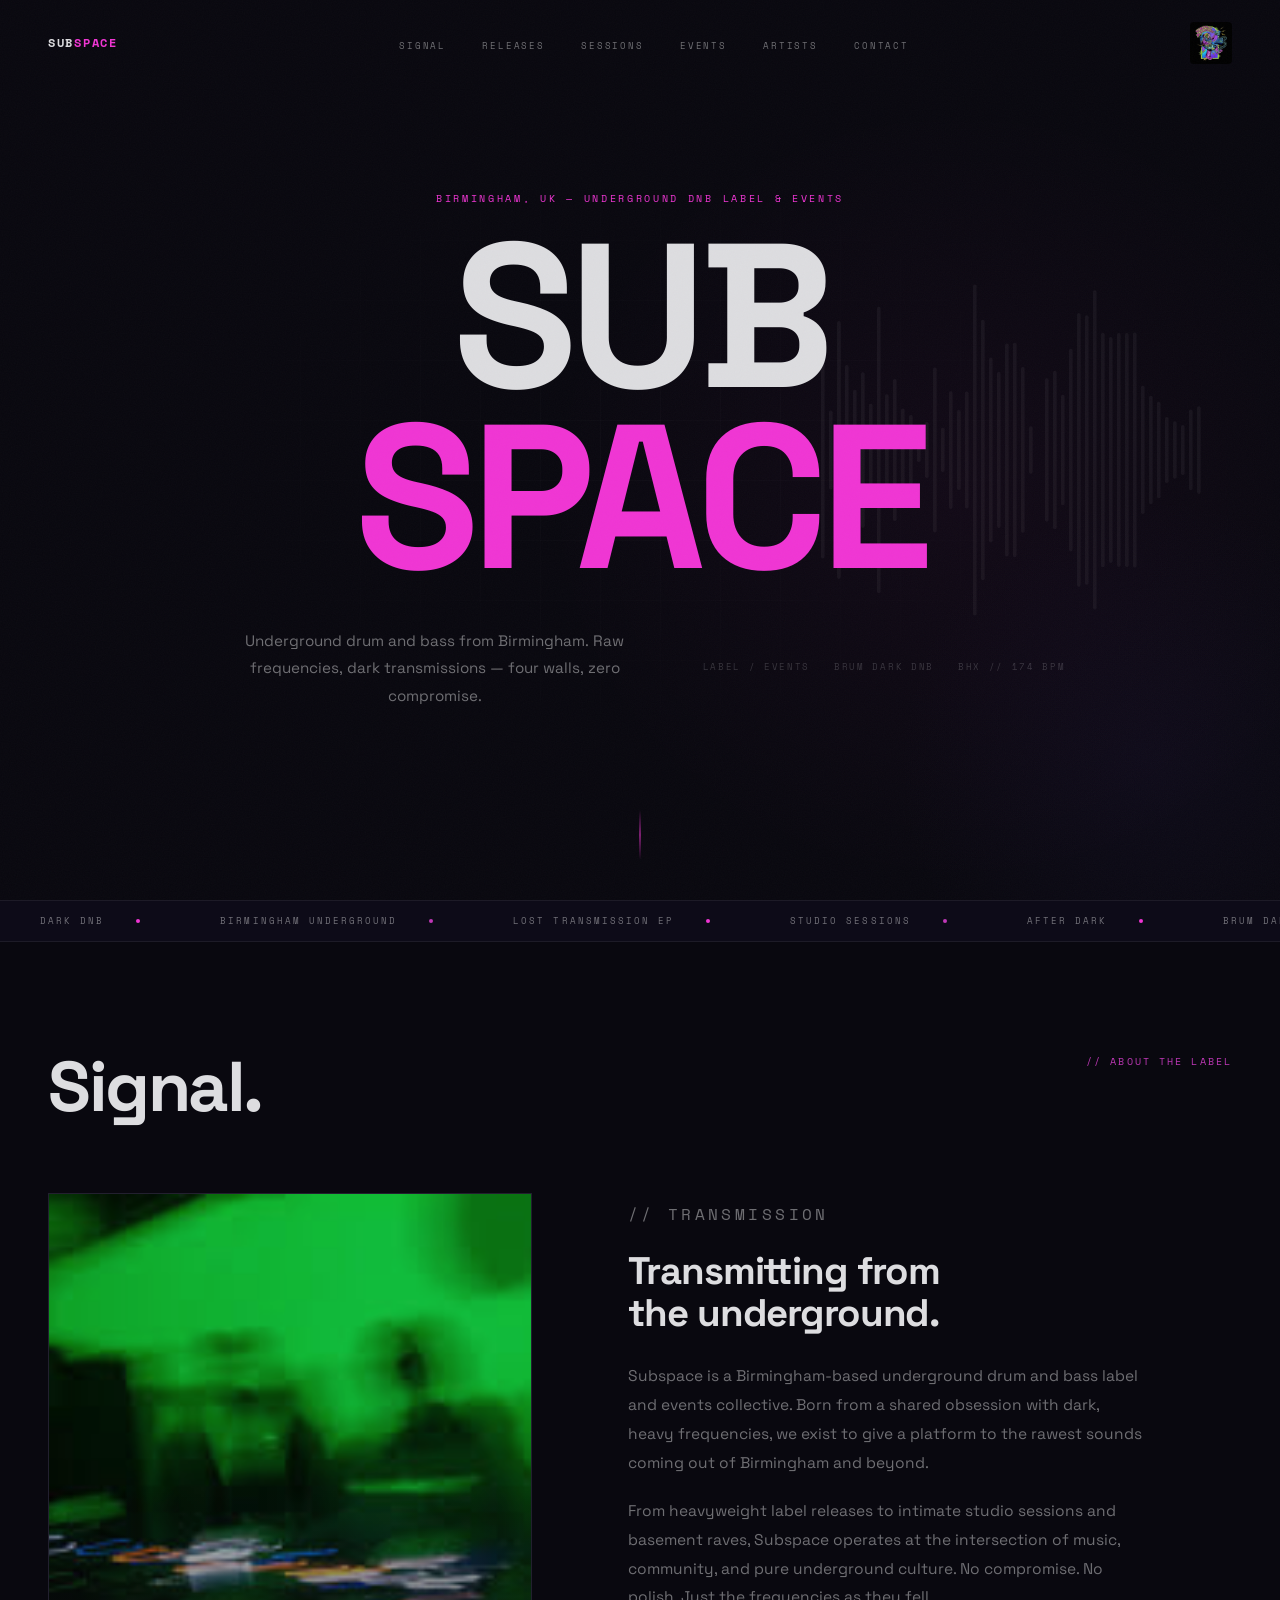
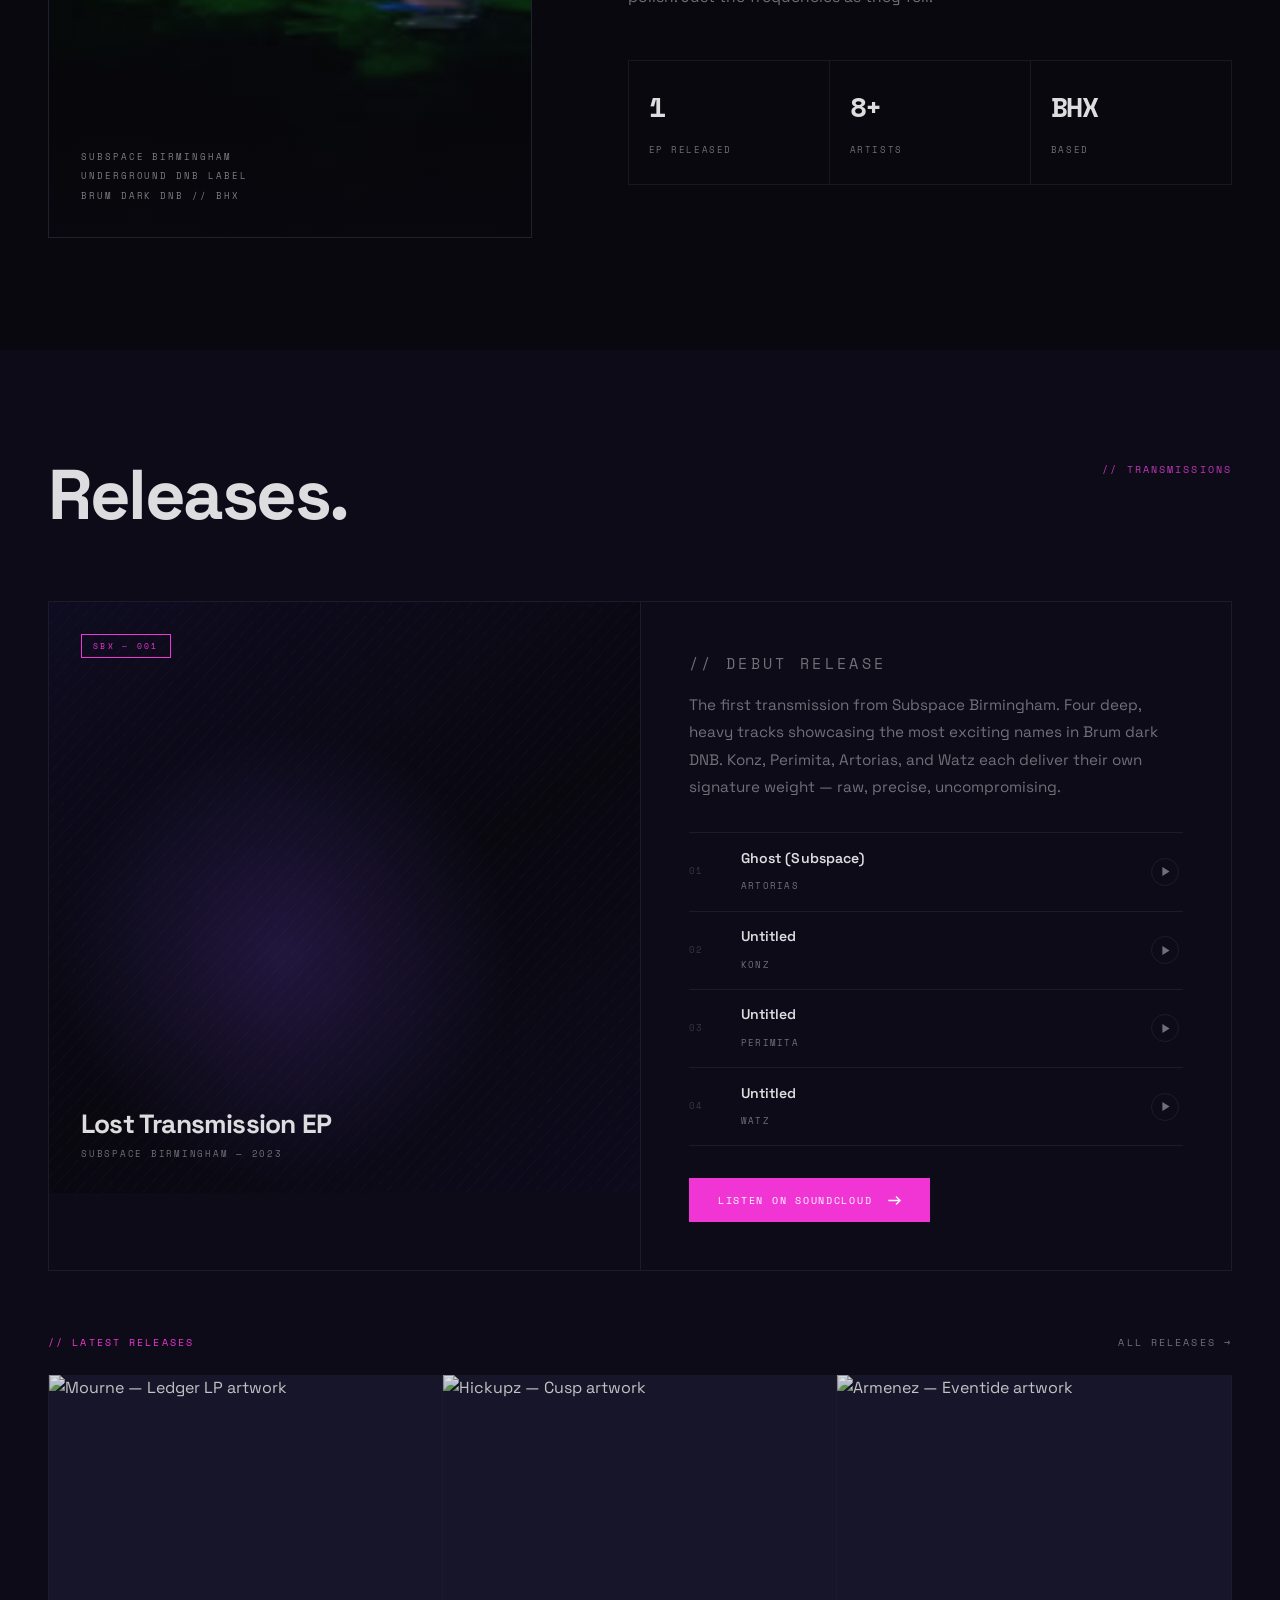
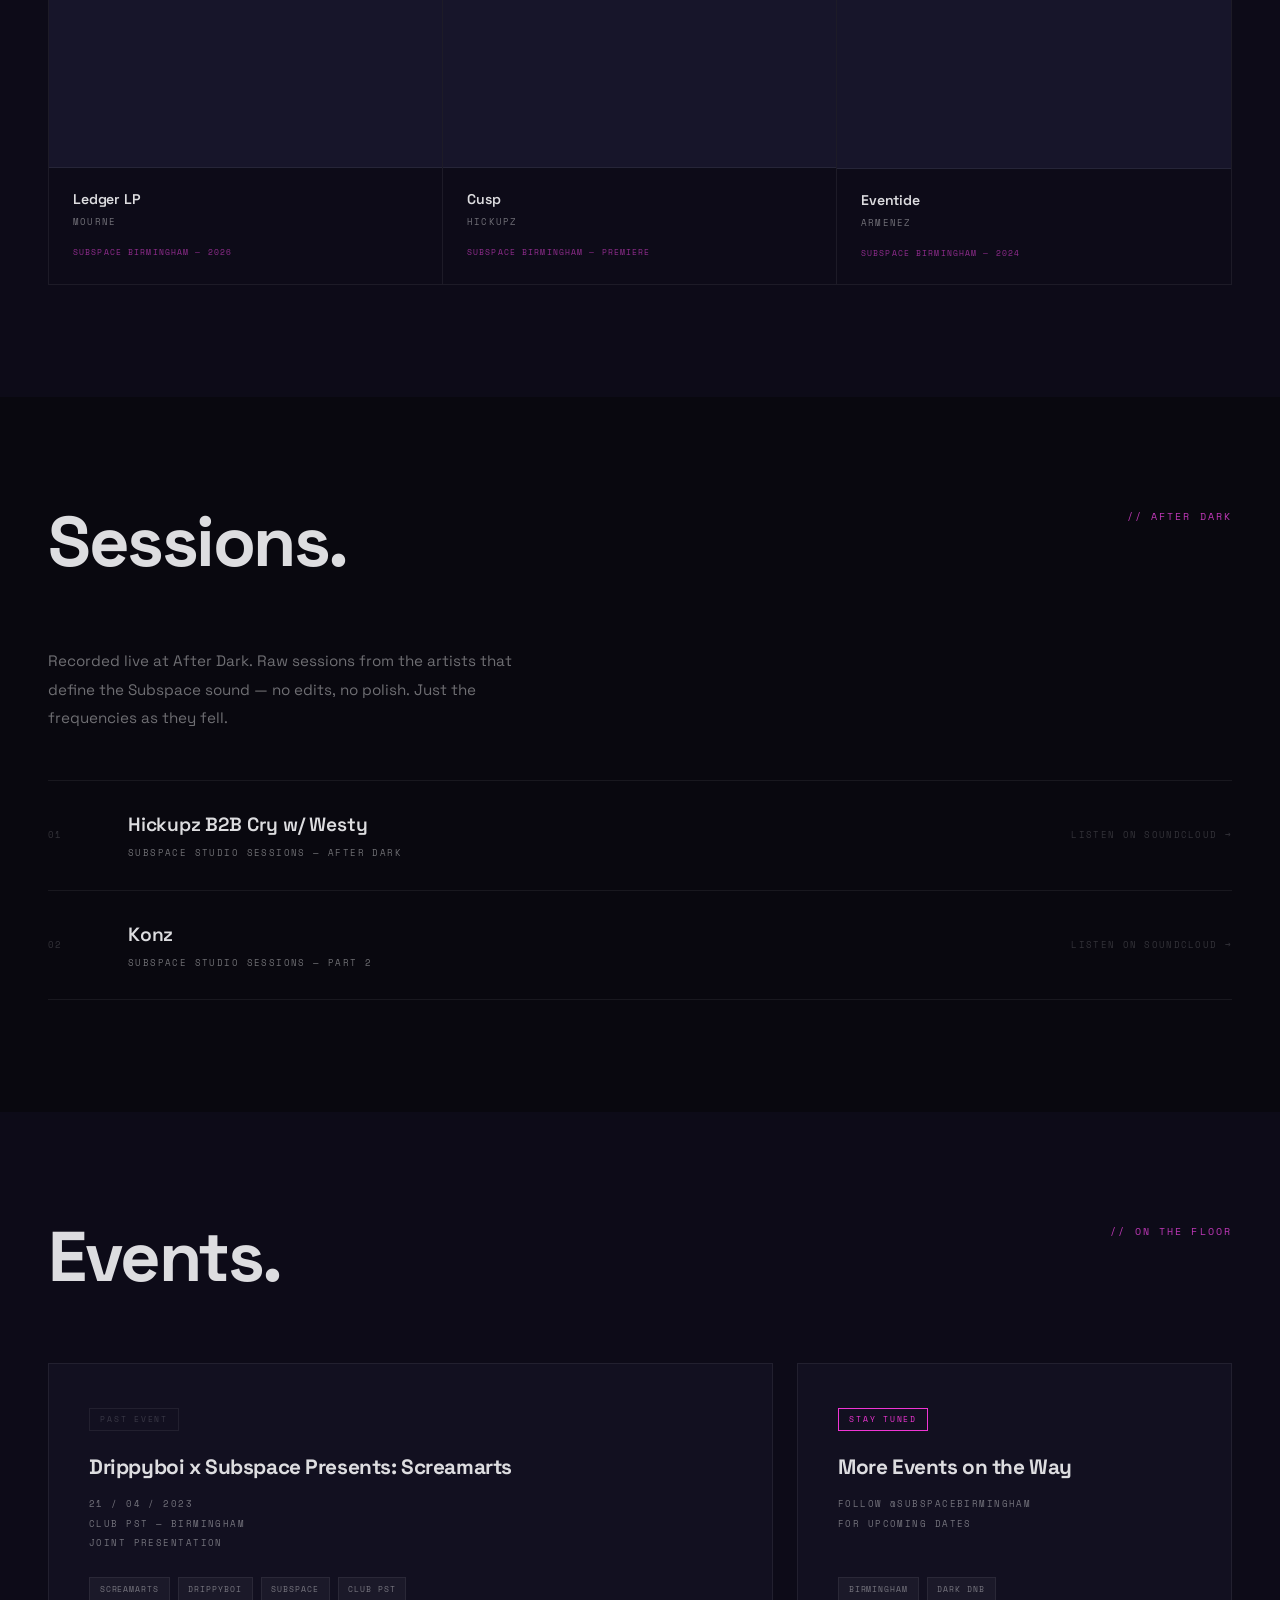
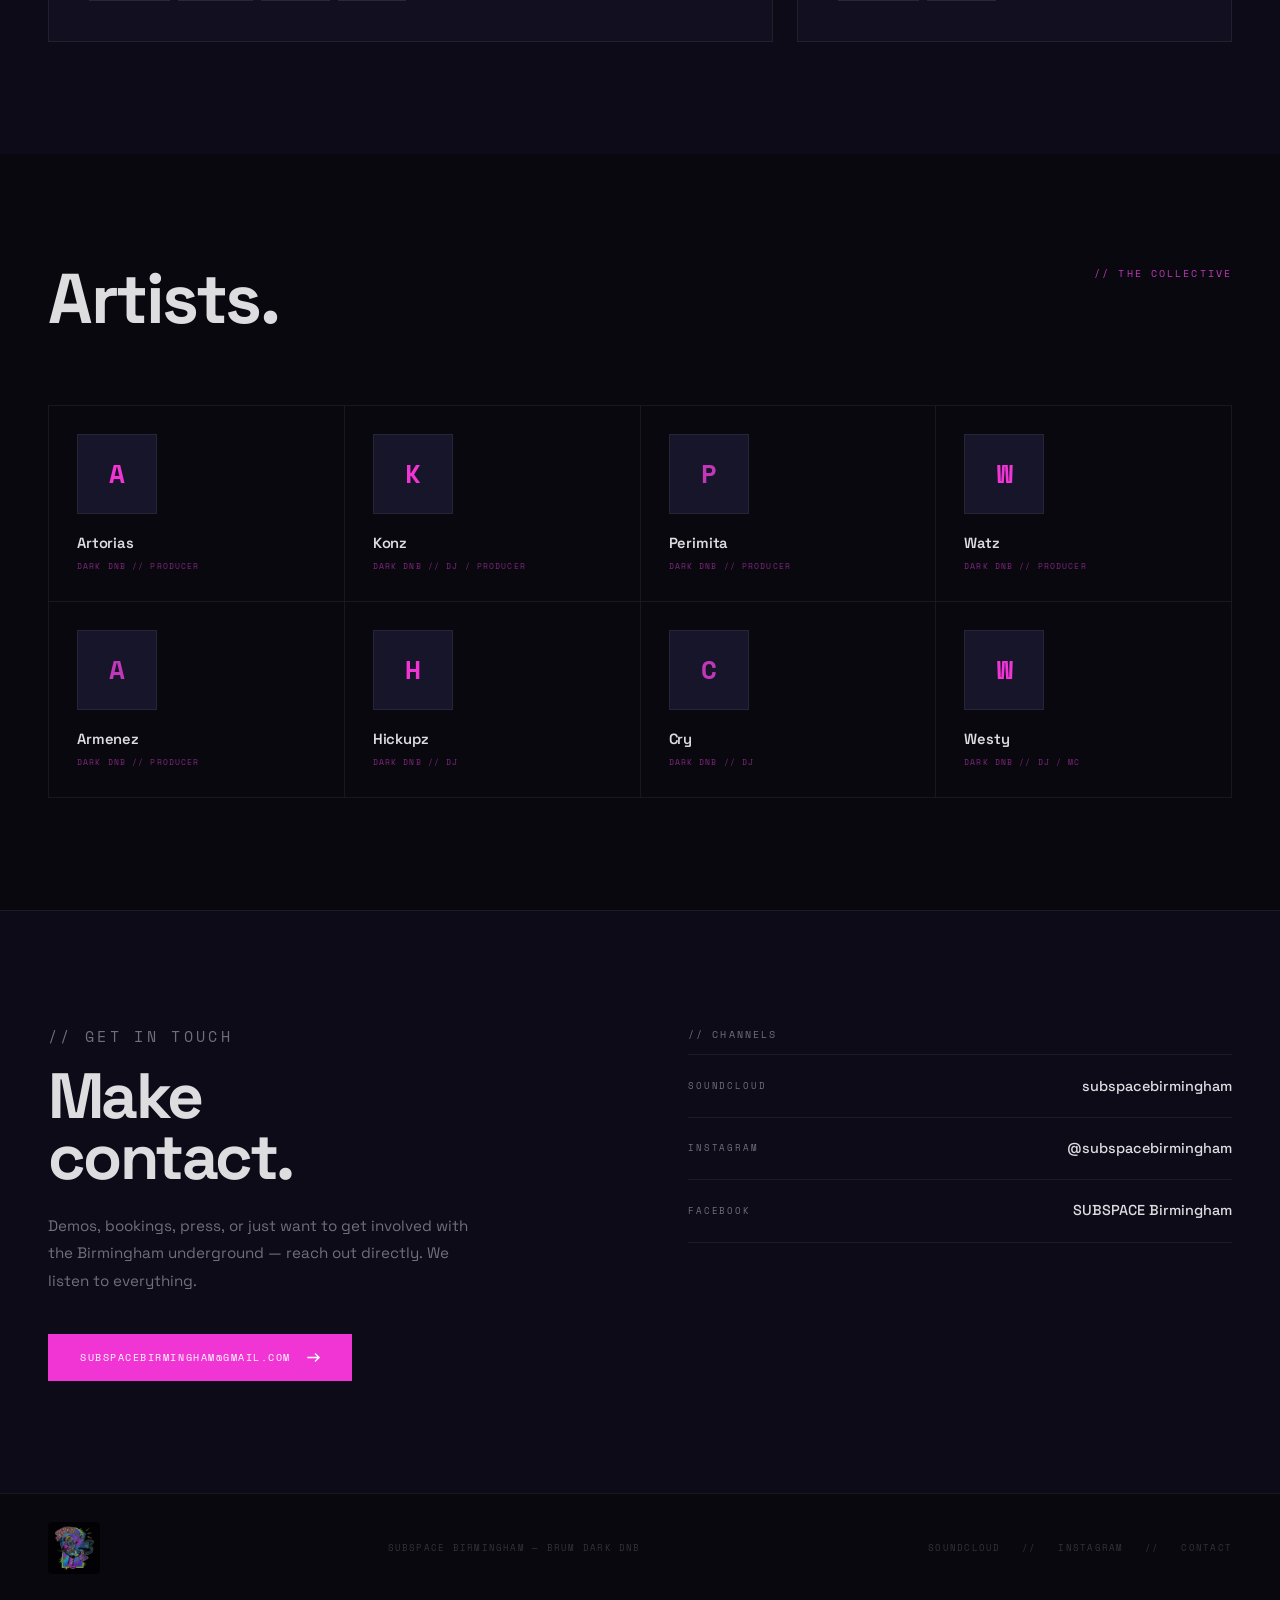
==== index.html @ 56be7e6c "Replace lime green accent with logo pink (#f035d4) site-wide Swaps --accent from #a8e808 to the neon" ====
<!DOCTYPE html>
<html lang="en">
<head>
  <meta charset="UTF-8">
  <meta name="viewport" content="width=device-width, initial-scale=1.0">
  <title>SUBSPACE — Birmingham Dark DNB</title>
  <meta name="description" content="Subspace is an underground drum and bass label and events collective from Birmingham, UK. Brum Dark DNB.">
  <link rel="preconnect" href="https://fonts.googleapis.com">
  <link rel="preconnect" href="https://fonts.gstatic.com" crossorigin>
  <link href="https://fonts.googleapis.com/css2?family=Space+Grotesk:wght@300;400;500;600;700&family=Space+Mono:ital,wght@0,400;0,700;1,400&display=swap" rel="stylesheet">
  <style>
    /* ─── Reset ─────────────────────────────────────────────── */
    *, *::before, *::after { margin: 0; padding: 0; box-sizing: border-box; }

    :root {
      --bg:           #09080f;
      --bg-2:         #0d0b18;
      --bg-3:         #121020;
      --bg-4:         #17152a;
      --accent:       #f035d4;
      --accent-dim:   rgba(240, 53, 212, 0.1);
      --accent-hover: #ff55e8;
      --pink:         #c038b8;
      --pink-dim:     rgba(192, 56, 184, 0.12);
      --pink-hover:   #d448ca;
      --text:         #dddde0;
      --text-muted:   rgba(221, 221, 224, 0.48);
      --text-dim:     rgba(221, 221, 224, 0.2);
      --border:       rgba(255, 255, 255, 0.065);
      --border-hover: rgba(240, 53, 212, 0.18);
      --font:         'Space Grotesk', sans-serif;
      --mono:         'Space Mono', monospace;
      --ease:         cubic-bezier(0.16, 1, 0.3, 1);
      --ease-expo:    cubic-bezier(0.19, 1, 0.22, 1);
    }

    html { scroll-behavior: smooth; }

    body {
      background: var(--bg);
      color: var(--text);
      font-family: var(--font);
      font-size: 16px;
      line-height: 1.6;
      overflow-x: hidden;
      -webkit-font-smoothing: antialiased;
      -moz-osx-font-smoothing: grayscale;
    }

    /* Grain — fixed, pointer-events-none, no scroll repaint */
    body::after {
      content: '';
      position: fixed;
      inset: 0;
      z-index: 9999;
      pointer-events: none;
      opacity: 0.028;
      background-image: url("data:image/svg+xml,%3Csvg xmlns='http://www.w3.org/2000/svg' width='256' height='256'%3E%3Cfilter id='n'%3E%3CfeTurbulence type='fractalNoise' baseFrequency='0.85' numOctaves='4' stitchTiles='stitch'/%3E%3C/filter%3E%3Crect width='100%25' height='100%25' filter='url(%23n)'/%3E%3C/svg%3E");
      background-repeat: repeat;
      background-size: 256px 256px;
    }

    /* ─── Shared ─────────────────────────────────────────────── */
    .mono-label {
      font-family: var(--mono);
      font-size: 0.6rem;
      letter-spacing: 0.22em;
      text-transform: uppercase;
      color: var(--text-muted);
    }

    /* section-header right labels get the pink */
    .section-hd .mono-label,
    .section-hd .mono-label-accent {
      color: var(--pink);
    }

    .mono-label-accent {
      font-family: var(--mono);
      font-size: 0.6rem;
      letter-spacing: 0.22em;
      text-transform: uppercase;
      color: var(--accent);
    }

    .page-max {
      max-width: 1400px;
      margin-inline: auto;
    }

    /* ─── Nav ─────────────────────────────────────────────────── */
    .nav {
      position: fixed;
      top: 0; left: 0; right: 0;
      z-index: 500;
      display: flex;
      align-items: center;
      justify-content: space-between;
      padding: 1.4rem 3rem;
      border-bottom: 1px solid transparent;
      transition:
        background 0.5s var(--ease),
        border-color 0.5s var(--ease),
        backdrop-filter 0.5s;
    }

    .nav.scrolled {
      background: rgba(11, 11, 14, 0.88);
      backdrop-filter: blur(18px) saturate(1.3);
      border-bottom-color: var(--border);
    }

    .nav-logo {
      font-family: var(--mono);
      font-size: 0.78rem;
      font-weight: 700;
      letter-spacing: 0.14em;
      text-transform: uppercase;
      color: var(--text);
      text-decoration: none;
    }

    .nav-logo-mark {
      color: var(--accent);
    }

    .nav-logo-img {
      display: block;
      width: 42px;
      height: 42px;
      object-fit: cover;
      border-radius: 4px;
      opacity: 0.92;
      transition: opacity 0.2s;
      flex-shrink: 0;
    }

    .nav-logo-img:hover { opacity: 1; }

    .footer-logo-img {
      display: block;
      width: 52px;
      height: 52px;
      object-fit: cover;
      border-radius: 4px;
      opacity: 0.7;
      transition: opacity 0.2s;
      flex-shrink: 0;
    }

    .footer-logo-img:hover { opacity: 0.9; }

    .nav-links {
      display: flex;
      gap: 2.25rem;
      list-style: none;
    }

    .nav-links a {
      font-family: var(--mono);
      font-size: 0.58rem;
      letter-spacing: 0.2em;
      text-transform: uppercase;
      color: var(--text-muted);
      text-decoration: none;
      transition: color 0.2s;
    }

    .nav-links a:hover { color: var(--text); }

    /* ─── Hero ─────────────────────────────────────────────────── */
    .hero {
      position: relative;
      min-height: 100dvh;
      overflow: hidden;
      display: flex;
      align-items: center;
      justify-content: center;
    }

    /* fullbleed video background */
    .hero-video {
      position: absolute;
      inset: 0;
      z-index: 0;
      width: 100%;
      height: 100%;
      object-fit: cover;
      object-position: center;
      opacity: 0.35;
    }

    /* inward vignette — fades video hard into site bg on all edges */
    .hero-vignette {
      position: absolute;
      inset: 0;
      z-index: 1;
      pointer-events: none;
      background:
        radial-gradient(
          ellipse 90% 85% at 50% 50%,
          transparent 30%,
          rgba(9, 8, 15, 0.72) 62%,
          var(--bg) 100%
        );
    }

    /* atmospheric background */
    .hero-atmosphere {
      position: absolute;
      inset: 0;
      z-index: 2;
      background:
        radial-gradient(ellipse 60% 80% at 75% 55%, rgba(240, 53, 212, 0.04) 0%, transparent 55%),
        radial-gradient(ellipse 40% 60% at 90% 85%, rgba(90, 60, 180, 0.06) 0%, transparent 50%);
    }

    /* subtle grid */
    .hero-grid-lines {
      position: absolute;
      inset: 0;
      z-index: 2;
      background-image:
        linear-gradient(rgba(255,255,255,0.018) 1px, transparent 1px),
        linear-gradient(90deg, rgba(255,255,255,0.018) 1px, transparent 1px);
      background-size: 60px 60px;
      mask-image: radial-gradient(ellipse 60% 60% at 50% 50%, black 0%, transparent 70%);
    }

    /* decorative waveform right side */
    .hero-freq {
      position: absolute;
      right: 0;
      top: 0;
      bottom: 0;
      width: 42%;
      z-index: 3;
      display: flex;
      align-items: center;
      justify-content: center;
      opacity: 0.045;
    }

    .hero-freq svg { width: 100%; height: 80%; }

    .hero-content {
      position: relative;
      z-index: 4;
      width: 100%;
      padding: 8rem 3rem;
      max-width: 1400px;
      margin-inline: auto;
      display: flex;
      flex-direction: column;
      align-items: center;
      text-align: center;
    }

    .hero-eyebrow {
      font-family: var(--mono);
      font-size: 0.6rem;
      letter-spacing: 0.28em;
      text-transform: uppercase;
      color: var(--accent);
      margin-bottom: 1.25rem;
      opacity: 0;
      transform: translateY(10px);
      animation: fade-up 0.7s var(--ease) 0.15s forwards;
    }

    .hero-title {
      font-size: clamp(5.5rem, 16vw, 14rem);
      font-weight: 700;
      line-height: 0.88;
      letter-spacing: -0.04em;
      color: var(--text);
      margin-bottom: 2.5rem;
      opacity: 0;
      transform: translateY(24px);
      animation: fade-up 1s var(--ease) 0.3s forwards;
    }

    .hero-title .line-red {
      color: var(--accent);
      display: block;
    }

    .hero-base {
      display: flex;
      align-items: center;
      justify-content: center;
      gap: 3rem;
      opacity: 0;
      transform: translateY(12px);
      animation: fade-up 0.8s var(--ease) 0.6s forwards;
      flex-wrap: wrap;
    }

    .hero-desc {
      max-width: 44ch;
      text-align: center;
    }

    .hero-desc p {
      font-size: 0.95rem;
      color: var(--text-muted);
      line-height: 1.8;
    }

    .hero-meta-col {
      text-align: center;
      flex-shrink: 0;
      display: flex;
      flex-direction: row;
      gap: 1.5rem;
      align-items: center;
    }

    .hero-meta-col span {
      font-family: var(--mono);
      font-size: 0.58rem;
      letter-spacing: 0.18em;
      text-transform: uppercase;
      color: var(--text-dim);
    }

    /* vertical scroll line */
    .hero-scroll-line {
      position: absolute;
      bottom: 2.5rem;
      left: 50%;
      transform: translateX(-50%);
      width: 1px;
      height: 50px;
      background: linear-gradient(to bottom, transparent, var(--accent), transparent);
      z-index: 5;
      animation: pulse-line 2.8s ease-in-out infinite;
    }

    @keyframes pulse-line {
      0%, 100% { opacity: 0.25; transform: translateX(-50%) scaleY(0.7); }
      50%       { opacity: 1;    transform: translateX(-50%) scaleY(1); }
    }

    /* ─── Marquee ─────────────────────────────────────────────── */
    .marquee-bar {
      border-top: 1px solid var(--border);
      border-bottom: 1px solid var(--border);
      background: var(--bg-2);
      overflow: hidden;
      padding: 0.8rem 0;
    }

    .marquee-track {
      display: flex;
      white-space: nowrap;
      animation: marquee-scroll 32s linear infinite;
      will-change: transform;
    }

    .marquee-track:hover { animation-play-state: paused; }

    .marquee-item {
      font-family: var(--mono);
      font-size: 0.58rem;
      letter-spacing: 0.22em;
      text-transform: uppercase;
      color: var(--text-muted);
      padding: 0 2.5rem;
      display: flex;
      align-items: center;
      gap: 2rem;
      flex-shrink: 0;
    }

    .marquee-dot {
      width: 4px;
      height: 4px;
      border-radius: 50%;
      background: var(--accent);
    }

    /* alternate marquee dots pink */
    .marquee-item:nth-child(even) .marquee-dot {
      background: var(--pink);
      flex-shrink: 0;
    }

    @keyframes marquee-scroll {
      from { transform: translateX(0); }
      to   { transform: translateX(-50%); }
    }

    /* ─── Section base ────────────────────────────────────────── */
    .section {
      padding: 7rem 3rem;
    }

    .section-hd {
      display: flex;
      align-items: flex-start;
      justify-content: space-between;
      gap: 2rem;
      margin-bottom: 4.5rem;
    }

    .section-title {
      font-size: clamp(2.5rem, 5.5vw, 4.5rem);
      font-weight: 700;
      line-height: 0.95;
      letter-spacing: -0.035em;
    }

    /* ─── Signal / About ──────────────────────────────────────── */
    .about-grid {
      display: grid;
      grid-template-columns: 1fr 1.25fr;
      gap: 6rem;
      align-items: start;
    }

    /* CSS-art stand-in for a photo */
    .about-visual {
      position: relative;
      /* stretch to match text column height; min clamps short viewports */
      aspect-ratio: 3/4;
      background: var(--bg-3);
      border: 1px solid var(--border);
      overflow: hidden;
    }

    .about-photo {
      position: absolute;
      inset: 0;
      width: 100%;
      height: 100%;
      object-fit: cover;
      /* keep the DJ lights cluster centred in the portrait crop */
      object-position: center 55%;
      display: block;
      /* very slight desaturate so the lime palette reads over it */
      filter: saturate(0.88) brightness(0.85);
      transition: filter 0.4s;
    }

    .about-visual:hover .about-photo {
      filter: saturate(1) brightness(0.95);
    }

    /* gradient veil so the label text stays legible */
    .about-visual-overlay {
      position: absolute;
      inset: 0;
      background: linear-gradient(
        to bottom,
        transparent 45%,
        rgba(9, 8, 15, 0.55) 68%,
        rgba(9, 8, 15, 0.88) 100%
      );
      pointer-events: none;
    }

    .about-visual-label {
      position: absolute;
      bottom: 2rem;
      left: 2rem;
      right: 2rem;
    }

    .about-visual-label p {
      font-family: var(--mono);
      font-size: 0.55rem;
      letter-spacing: 0.22em;
      text-transform: uppercase;
      color: rgba(221, 221, 224, 0.55);
      line-height: 2.2;
    }

    .about-text { padding-top: 0.5rem; }

    .about-text h2 {
      font-size: clamp(1.8rem, 3vw, 2.75rem);
      font-weight: 700;
      line-height: 1.1;
      letter-spacing: -0.03em;
      margin-bottom: 1.75rem;
      margin-top: 1.25rem;
    }

    .about-text p {
      font-size: 0.97rem;
      color: var(--text-muted);
      line-height: 1.85;
      max-width: 52ch;
      margin-bottom: 1.25rem;
    }

    .about-stats {
      display: grid;
      grid-template-columns: repeat(3, 1fr);
      border-top: 1px solid var(--border);
      border-left: 1px solid var(--border);
      margin-top: 3rem;
    }

    .about-stat {
      padding: 1.5rem 1.25rem;
      border-right: 1px solid var(--border);
      border-bottom: 1px solid var(--border);
    }

    .about-stat-num {
      font-family: var(--mono);
      font-size: 1.75rem;
      font-weight: 700;
      color: var(--text);
      letter-spacing: -0.05em;
      display: block;
      margin-bottom: 0.3rem;
    }

    .about-stat-label {
      font-family: var(--mono);
      font-size: 0.55rem;
      letter-spacing: 0.18em;
      text-transform: uppercase;
      color: var(--text-muted);
    }

    /* ─── Releases ─────────────────────────────────────────────── */
    .releases-bg {
      background: var(--bg-2);
    }

    .ep-block {
      display: grid;
      grid-template-columns: 1fr 1fr;
      gap: 0;
      border: 1px solid var(--border);
      overflow: hidden;
      margin-top: 1.5rem;
    }

    /* EP cover art — CSS-generated */
    .ep-cover {
      position: relative;
      aspect-ratio: 1;
      background: var(--bg-3);
      overflow: hidden;
    }

    .ep-cover-base {
      position: absolute;
      inset: 0;
      background:
        radial-gradient(ellipse 70% 70% at 40% 60%, rgba(90, 60, 180, 0.28) 0%, transparent 55%),
        linear-gradient(145deg, #0e0c20 0%, #09080f 55%, #0d0b1c 100%);
    }

    .ep-cover-hatch {
      position: absolute;
      inset: 0;
      background-image: repeating-linear-gradient(
        -48deg,
        transparent,
        transparent 9px,
        rgba(240, 53, 212, 0.035) 9px,
        rgba(240, 53, 212, 0.035) 10px
      );
    }

    .ep-cover-tag {
      position: absolute;
      top: 2rem;
      left: 2rem;
      font-family: var(--mono);
      font-size: 0.5rem;
      letter-spacing: 0.28em;
      text-transform: uppercase;
      color: var(--accent);
      border: 1px solid var(--accent);
      padding: 0.3rem 0.7rem;
    }

    .ep-cover-info {
      position: absolute;
      bottom: 2rem;
      left: 2rem;
      right: 2rem;
    }

    .ep-cover-info h3 {
      font-size: clamp(1.2rem, 2.5vw, 1.65rem);
      font-weight: 700;
      letter-spacing: -0.03em;
      color: var(--text);
      line-height: 1.1;
      margin-bottom: 0.5rem;
    }

    .ep-cover-info .ep-sub {
      font-family: var(--mono);
      font-size: 0.55rem;
      letter-spacing: 0.2em;
      text-transform: uppercase;
      color: var(--text-muted);
    }

    .ep-details {
      padding: 3rem;
      border-left: 1px solid var(--border);
      display: flex;
      flex-direction: column;
      justify-content: space-between;
      gap: 2rem;
    }

    .ep-description p {
      font-size: 0.95rem;
      color: var(--text-muted);
      line-height: 1.8;
      max-width: 48ch;
      margin-bottom: 2rem;
    }

    .tracklist { display: flex; flex-direction: column; }

    .track {
      display: grid;
      grid-template-columns: 2rem 1fr 2rem;
      align-items: center;
      gap: 1.25rem;
      padding: 0.85rem 0;
      border-bottom: 1px solid var(--border);
    }

    .track:first-child { border-top: 1px solid var(--border); }

    .track-n {
      font-family: var(--mono);
      font-size: 0.58rem;
      color: var(--text-dim);
      letter-spacing: 0.08em;
    }

    .track-info strong {
      display: block;
      font-size: 0.88rem;
      font-weight: 600;
      letter-spacing: 0.005em;
      color: var(--text);
      margin-bottom: 0.12rem;
    }

    .track-info span {
      font-family: var(--mono);
      font-size: 0.55rem;
      letter-spacing: 0.14em;
      text-transform: uppercase;
      color: var(--text-muted);
    }

    .track-btn {
      width: 28px;
      height: 28px;
      border: 1px solid var(--border);
      border-radius: 50%;
      display: flex;
      align-items: center;
      justify-content: center;
      cursor: pointer;
      background: none;
      transition: border-color 0.2s, background 0.2s;
      flex-shrink: 0;
    }

    .track-btn:hover {
      border-color: var(--accent);
      background: var(--accent-dim);
    }

    .track-btn svg {
      width: 8px;
      height: 9px;
      fill: var(--text-muted);
      margin-left: 1px;
      transition: fill 0.2s;
    }

    .track-btn:hover svg { fill: var(--accent); }

    .ep-cta {
      display: inline-flex;
      align-items: center;
      gap: 1rem;
      padding: 0.9rem 1.8rem;
      background: var(--accent);
      color: #fff;
      font-family: var(--mono);
      font-size: 0.6rem;
      letter-spacing: 0.18em;
      text-transform: uppercase;
      text-decoration: none;
      transition: background 0.2s, transform 0.1s;
      align-self: flex-start;
    }

    .ep-cta:hover  { background: var(--accent-hover); }
    .ep-cta:active { transform: scale(0.98) translateY(1px); }

    /* ─── Latest Releases grid ──────────────────────────────────── */
    .latest-hd {
      display: flex;
      align-items: center;
      justify-content: space-between;
      margin-top: 4rem;
      margin-bottom: 1.5rem;
    }

    .latest-grid {
      display: grid;
      grid-template-columns: repeat(3, 1fr);
      gap: 0;
      border: 1px solid var(--border);
      border-top: none;
    }

    .latest-card {
      border-right: 1px solid var(--border);
      transition: background 0.2s;
      cursor: pointer;
      text-decoration: none;
      color: inherit;
      display: block;
    }

    .latest-card:last-child { border-right: none; }
    .latest-card:hover { background: var(--bg-3); }

    .latest-artwork {
      position: relative;
      aspect-ratio: 1;
      overflow: hidden;
      background: var(--bg-4);
      border-bottom: 1px solid var(--border);
    }

    .latest-artwork-img {
      width: 100%;
      height: 100%;
      object-fit: cover;
      display: block;
      filter: saturate(0.7) brightness(0.88);
      transition: filter 0.35s var(--ease), transform 0.5s var(--ease);
    }

    .latest-card:hover .latest-artwork-img {
      filter: saturate(1) brightness(1);
      transform: scale(1.03);
    }

    .latest-info {
      padding: 1.25rem 1.5rem;
    }

    .latest-info strong {
      display: block;
      font-size: 0.88rem;
      font-weight: 600;
      letter-spacing: -0.01em;
      color: var(--text);
      margin-bottom: 0.3rem;
    }

    .latest-info .latest-artist {
      font-family: var(--mono);
      font-size: 0.55rem;
      letter-spacing: 0.14em;
      text-transform: uppercase;
      color: var(--text-muted);
      display: block;
      margin-bottom: 0.5rem;
    }

    .latest-info .latest-tag {
      font-family: var(--mono);
      font-size: 0.5rem;
      letter-spacing: 0.14em;
      text-transform: uppercase;
      color: var(--pink);
      opacity: 0.75;
    }

    /* ─── Studio Sessions ─────────────────────────────────────── */
    .sessions-intro {
      font-size: 0.95rem;
      color: var(--text-muted);
      line-height: 1.85;
      max-width: 50ch;
      margin-bottom: 0;
    }

    .sessions-list {
      margin-top: 3rem;
      border-top: 1px solid var(--border);
    }

    .session-row {
      display: grid;
      grid-template-columns: 3rem 1fr auto;
      align-items: center;
      gap: 2rem;
      padding: 1.85rem 0;
      border-bottom: 1px solid var(--border);
      position: relative;
      cursor: pointer;
      text-decoration: none;
      color: inherit;
    }

    /* full-width hover fill */
    .session-row::before {
      content: '';
      position: absolute;
      inset: 0;
      left: -3rem;
      right: -3rem;
      background: var(--bg-3);
      opacity: 0;
      transition: opacity 0.2s;
      pointer-events: none;
      z-index: 0;
    }

    .session-row:hover::before { opacity: 1; }

    .session-row > * { position: relative; z-index: 1; }

    .session-n {
      font-family: var(--mono);
      font-size: 0.58rem;
      color: var(--text-dim);
      letter-spacing: 0.1em;
    }

    .session-info h3 {
      font-size: clamp(0.95rem, 1.8vw, 1.2rem);
      font-weight: 600;
      letter-spacing: -0.01em;
      color: var(--text);
      margin-bottom: 0.3rem;
    }

    .session-info p {
      font-family: var(--mono);
      font-size: 0.55rem;
      letter-spacing: 0.16em;
      text-transform: uppercase;
      color: var(--text-muted);
    }

    .session-arrow {
      font-family: var(--mono);
      font-size: 0.58rem;
      letter-spacing: 0.14em;
      text-transform: uppercase;
      color: var(--text-dim);
      transition: color 0.2s;
      white-space: nowrap;
    }

    .session-row:hover .session-arrow { color: var(--pink); }

    /* ─── Events ───────────────────────────────────────────────── */
    .events-bg { background: var(--bg-2); }

    .events-grid {
      display: grid;
      grid-template-columns: 5fr 3fr;
      gap: 1.5rem;
    }

    .event-card {
      background: var(--bg-3);
      border: 1px solid var(--border);
      padding: 2.5rem;
      position: relative;
      overflow: hidden;
      transition: border-color 0.3s;
    }

    .event-card:hover { border-color: var(--border-hover); }

    /* accent top stripe on hover */
    .event-card::after {
      content: '';
      position: absolute;
      top: 0; left: 0; right: 0;
      height: 2px;
      background: var(--accent);
      transform: scaleX(0);
      transform-origin: left;
      transition: transform 0.45s var(--ease);
    }

    .event-card:hover::after { transform: scaleX(1); }

    .event-badge {
      display: inline-block;
      font-family: var(--mono);
      font-size: 0.5rem;
      letter-spacing: 0.22em;
      text-transform: uppercase;
      padding: 0.28rem 0.65rem;
      border: 1px solid;
      margin-bottom: 1.5rem;
    }

    .event-badge.past     { color: var(--text-dim);   border-color: var(--border); }
    .event-badge.upcoming { color: var(--accent);      border-color: var(--accent); }

    .event-card h3 {
      font-size: clamp(1rem, 1.8vw, 1.3rem);
      font-weight: 700;
      letter-spacing: -0.02em;
      line-height: 1.2;
      color: var(--text);
      margin-bottom: 0.85rem;
    }

    .event-meta {
      font-family: var(--mono);
      font-size: 0.56rem;
      letter-spacing: 0.16em;
      text-transform: uppercase;
      color: var(--text-muted);
      line-height: 2.2;
    }

    .event-tags {
      display: flex;
      flex-wrap: wrap;
      gap: 0.5rem;
      margin-top: 1.5rem;
    }

    .event-tag {
      font-family: var(--mono);
      font-size: 0.5rem;
      letter-spacing: 0.12em;
      text-transform: uppercase;
      background: rgba(255,255,255,0.04);
      border: 1px solid var(--border);
      padding: 0.28rem 0.6rem;
      color: var(--text-muted);
    }

    /* ─── Artists ──────────────────────────────────────────────── */
    .artists-grid {
      display: grid;
      grid-template-columns: repeat(4, 1fr);
      border-top: 1px solid var(--border);
      border-left: 1px solid var(--border);
      margin-top: 1rem;
    }

    .artist-cell {
      border-right: 1px solid var(--border);
      border-bottom: 1px solid var(--border);
      padding: 1.75rem;
      transition: background 0.2s;
      cursor: default;
    }

    .artist-cell:hover { background: var(--bg-3); }

    /* image wrapper — fixed square so real photos + initials stay consistent */
    .artist-img-wrap {
      width: 80px;
      height: 80px;
      margin-bottom: 1.15rem;
      border: 1px solid var(--border);
      background: var(--bg-4);
      overflow: hidden;
      position: relative;
      transition: border-color 0.25s;
    }

    .artist-cell:hover .artist-img-wrap {
      border-color: var(--border-hover);
    }

    /* real photo from SoundCloud CDN */
    .artist-img {
      width: 100%;
      height: 100%;
      object-fit: cover;
      object-position: center top;
      display: block;
      filter: saturate(0.25) brightness(0.82);
      transition: filter 0.4s var(--ease);
    }

    .artist-cell:hover .artist-img {
      filter: saturate(1) brightness(1);
    }

    /* fallback initial block for artists without a found profile photo */
    .artist-initial-wrap {
      display: flex;
      align-items: center;
      justify-content: center;
    }

    .artist-initial {
      font-family: var(--mono);
      font-size: 1.6rem;
      font-weight: 700;
      letter-spacing: -0.02em;
      /* alternate lime / pink per artist */
    }

    .artist-initial.lime { color: var(--accent); }
    .artist-initial.pink { color: var(--pink); }

    .artist-cell h4 {
      font-size: 0.92rem;
      font-weight: 600;
      letter-spacing: -0.01em;
      color: var(--text);
      margin-bottom: 0.28rem;
    }

    /* role tag — pink */
    .artist-cell p {
      font-family: var(--mono);
      font-size: 0.5rem;
      letter-spacing: 0.14em;
      text-transform: uppercase;
      color: var(--pink);
      opacity: 0.65;
    }

    /* ─── Contact / Footer ─────────────────────────────────────── */
    .contact-bg {
      background: var(--bg-2);
      border-top: 1px solid var(--border);
    }

    .contact-grid {
      display: grid;
      grid-template-columns: 1fr 1fr;
      gap: 6rem;
      align-items: start;
    }

    .contact-left h2 {
      font-size: clamp(2.5rem, 5vw, 4rem);
      font-weight: 700;
      line-height: 0.95;
      letter-spacing: -0.04em;
      margin-bottom: 1.5rem;
      margin-top: 1rem;
    }

    .contact-left p {
      font-size: 0.95rem;
      color: var(--text-muted);
      line-height: 1.8;
      max-width: 44ch;
    }

    .contact-email-link {
      display: inline-flex;
      align-items: center;
      gap: 1rem;
      margin-top: 2.5rem;
      padding: 1rem 2rem;
      background: var(--accent);
      color: #fff;
      font-family: var(--mono);
      font-size: 0.6rem;
      letter-spacing: 0.16em;
      text-transform: uppercase;
      text-decoration: none;
      transition: background 0.2s, transform 0.1s;
    }

    .contact-email-link:hover  { background: var(--accent-hover); }
    .contact-email-link:active { transform: scale(0.98) translateY(1px); }

    .socials {
      padding-top: 0.25rem;
    }

    .socials-heading {
      margin-bottom: 0.75rem;
    }

    .social-row {
      display: flex;
      align-items: center;
      justify-content: space-between;
      padding: 1.2rem 0;
      border-bottom: 1px solid var(--border);
      text-decoration: none;
      transition: opacity 0.2s;
    }

    .social-row:first-of-type { border-top: 1px solid var(--border); }
    .social-row:hover { opacity: 0.65; }

    .social-platform {
      font-family: var(--mono);
      font-size: 0.58rem;
      letter-spacing: 0.2em;
      text-transform: uppercase;
      color: var(--text-muted);
    }

    .social-handle {
      font-size: 0.9rem;
      font-weight: 500;
      color: var(--text);
    }

    /* ─── Footer ────────────────────────────────────────────────── */
    .site-footer {
      background: var(--bg);
      border-top: 1px solid var(--border);
      padding: 1.75rem 3rem;
    }

    .footer-row {
      max-width: 1400px;
      margin-inline: auto;
      display: flex;
      align-items: center;
      justify-content: space-between;
    }

    .footer-row p, .footer-row a {
      font-family: var(--mono);
      font-size: 0.55rem;
      letter-spacing: 0.14em;
      text-transform: uppercase;
      color: var(--text-dim);
      text-decoration: none;
    }

    .footer-row a:hover { color: var(--text-muted); }

    /* ─── Reveal on scroll ─────────────────────────────────────── */
    .reveal {
      opacity: 0;
      transform: translateY(20px);
      transition: opacity 0.8s var(--ease), transform 0.8s var(--ease);
    }

    .reveal.visible {
      opacity: 1;
      transform: translateY(0);
    }

    .delay-1 { transition-delay: 0.08s; }
    .delay-2 { transition-delay: 0.16s; }
    .delay-3 { transition-delay: 0.24s; }
    .delay-4 { transition-delay: 0.32s; }

    /* ─── Animations ──────────────────────────────────────────── */
    @keyframes fade-up {
      to { opacity: 1; transform: translateY(0); }
    }

    /* ─── Mobile ──────────────────────────────────────────────── */
    @media (max-width: 768px) {
      .nav { padding: 1.2rem 1.5rem; }
      .nav-links { display: none; }

      .section { padding: 5rem 1.5rem; }
      .hero-content { padding: 0 1.5rem 4.5rem; }

      .hero-base  { flex-direction: column; align-items: flex-start; }
      .hero-meta-col { text-align: left; }

      .about-grid { grid-template-columns: 1fr; gap: 3rem; }
      .about-visual { aspect-ratio: 16/9; }
      .about-stats { grid-template-columns: 1fr 1fr; }

      .ep-block   { grid-template-columns: 1fr; }
      .ep-cover   { aspect-ratio: 16/9; }
      .ep-details { border-left: none; border-top: 1px solid var(--border); padding: 2rem 1.5rem; }

      .latest-grid  { grid-template-columns: 1fr; }
      .latest-card  { border-right: none; border-bottom: 1px solid var(--border); }

      .events-grid { grid-template-columns: 1fr; }

      .artists-grid { grid-template-columns: 1fr 1fr; }

      .contact-grid { grid-template-columns: 1fr; gap: 3.5rem; }

      .site-footer { padding: 1.5rem; }
      .footer-row  { flex-direction: column; gap: 0.5rem; text-align: center; }

      .session-row { grid-template-columns: 2rem 1fr; }
      .session-arrow { display: none; }
    }
  </style>
</head>
<body>

  <!-- ─── Navigation ─────────────────────────────────────────── -->
  <nav class="nav" id="nav">
    <a href="#hero" class="nav-logo">SUB<span class="nav-logo-mark">SPACE</span></a>
    <ul class="nav-links">
      <li><a href="#about">Signal</a></li>
      <li><a href="#releases">Releases</a></li>
      <li><a href="#sessions">Sessions</a></li>
      <li><a href="#events">Events</a></li>
      <li><a href="#artists">Artists</a></li>
      <li><a href="#contact">Contact</a></li>
    </ul>
    <a href="#hero">
      <img src="assets/logo.jpg" alt="Subspace Birmingham" class="nav-logo-img">
    </a>
  </nav>

  <!-- ─── Hero ───────────────────────────────────────────────── -->
  <div class="hero" id="hero">

    <!-- Video background -->
    <video class="hero-video" autoplay muted loop playsinline preload="auto" aria-hidden="true">
      <source src="assets/insolimation.mp4" type="video/mp4">
    </video>

    <!-- Inward vignette mask -->
    <div class="hero-vignette" aria-hidden="true"></div>

    <div class="hero-atmosphere"></div>
    <div class="hero-grid-lines"></div>

    <!-- Decorative frequency bars -->
    <div class="hero-freq" aria-hidden="true">
      <svg viewBox="0 0 320 600" fill="none" xmlns="http://www.w3.org/2000/svg" id="heroWave">
        <!-- generated by JS below -->
      </svg>
    </div>

    <div class="hero-content">
      <p class="hero-eyebrow">Birmingham, UK — Underground DNB Label &amp; Events</p>
      <h1 class="hero-title">
        SUB<span class="line-red">SPACE</span>
      </h1>
      <div class="hero-base">
        <div class="hero-desc">
          <p>Underground drum and bass from Birmingham. Raw frequencies, dark transmissions — four walls, zero compromise.</p>
        </div>
        <div class="hero-meta-col">
          <span>Label / Events</span>
          <span>Brum Dark DNB</span>
          <span>BHX // 174 BPM</span>
        </div>
      </div>
    </div>

    <div class="hero-scroll-line" aria-hidden="true"></div>
  </div>

  <!-- ─── Marquee ─────────────────────────────────────────────── -->
  <div class="marquee-bar" aria-hidden="true">
    <div class="marquee-track" id="marquee">
      <div class="marquee-item">Dark DNB<div class="marquee-dot"></div></div>
      <div class="marquee-item">Birmingham Underground<div class="marquee-dot"></div></div>
      <div class="marquee-item">Lost Transmission EP<div class="marquee-dot"></div></div>
      <div class="marquee-item">Studio Sessions<div class="marquee-dot"></div></div>
      <div class="marquee-item">After Dark<div class="marquee-dot"></div></div>
      <div class="marquee-item">Brum Dark DNB<div class="marquee-dot"></div></div>
      <div class="marquee-item">Live Events<div class="marquee-dot"></div></div>
      <div class="marquee-item">Raw Frequencies<div class="marquee-dot"></div></div>
      <div class="marquee-item">Dark DNB<div class="marquee-dot"></div></div>
      <div class="marquee-item">Birmingham Underground<div class="marquee-dot"></div></div>
      <div class="marquee-item">Lost Transmission EP<div class="marquee-dot"></div></div>
      <div class="marquee-item">Studio Sessions<div class="marquee-dot"></div></div>
      <div class="marquee-item">After Dark<div class="marquee-dot"></div></div>
      <div class="marquee-item">Brum Dark DNB<div class="marquee-dot"></div></div>
      <div class="marquee-item">Live Events<div class="marquee-dot"></div></div>
      <div class="marquee-item">Raw Frequencies<div class="marquee-dot"></div></div>
    </div>
  </div>

  <!-- ─── About / Signal ─────────────────────────────────────── -->
  <section class="section page-max" id="about">
    <div class="section-hd reveal">
      <h2 class="section-title">Signal.</h2>
      <p class="mono-label">// About the Label</p>
    </div>

    <div class="about-grid">
      <div class="about-visual reveal">
        <img
          src="assets/sbbi.jpg"
          alt="Subspace Birmingham — underground dark DNB event"
          class="about-photo"
        >
        <div class="about-visual-overlay" aria-hidden="true"></div>
        <div class="about-visual-label">
          <p>SUBSPACE BIRMINGHAM<br>UNDERGROUND DNB LABEL<br>BRUM DARK DNB // BHX</p>
        </div>
      </div>

      <div class="about-text">
        <p class="mono-label-accent reveal">// Transmission</p>
        <h2 class="reveal delay-1">Transmitting from<br>the underground.</h2>
        <p class="reveal delay-2">Subspace is a Birmingham-based underground drum and bass label and events collective. Born from a shared obsession with dark, heavy frequencies, we exist to give a platform to the rawest sounds coming out of Birmingham and beyond.</p>
        <p class="reveal delay-2">From heavyweight label releases to intimate studio sessions and basement raves, Subspace operates at the intersection of music, community, and pure underground culture. No compromise. No polish. Just the frequencies as they fell.</p>

        <div class="about-stats reveal delay-3">
          <div class="about-stat">
            <span class="about-stat-num">1</span>
            <span class="about-stat-label">EP Released</span>
          </div>
          <div class="about-stat">
            <span class="about-stat-num">8+</span>
            <span class="about-stat-label">Artists</span>
          </div>
          <div class="about-stat">
            <span class="about-stat-num">BHX</span>
            <span class="about-stat-label">Based</span>
          </div>
        </div>
      </div>
    </div>
  </section>

  <!-- ─── Releases ───────────────────────────────────────────── -->
  <div class="releases-bg" id="releases">
    <div class="section page-max">
      <div class="section-hd reveal">
        <h2 class="section-title">Releases.</h2>
        <p class="mono-label">// Transmissions</p>
      </div>

      <!-- Lost Transmission EP -->
      <div class="ep-block reveal">
        <div class="ep-cover">
          <div class="ep-cover-base"></div>
          <div class="ep-cover-hatch"></div>
          <div class="ep-cover-tag">SBX — 001</div>
          <div class="ep-cover-info">
            <h3>Lost Transmission EP</h3>
            <p class="ep-sub">Subspace Birmingham — 2023</p>
          </div>
        </div>

        <div class="ep-details">
          <div class="ep-description">
            <p class="mono-label-accent" style="margin-bottom: 0.85rem">// Debut Release</p>
            <p>The first transmission from Subspace Birmingham. Four deep, heavy tracks showcasing the most exciting names in Brum dark DNB. Konz, Perimita, Artorias, and Watz each deliver their own signature weight — raw, precise, uncompromising.</p>

            <div class="tracklist">
              <div class="track">
                <span class="track-n">01</span>
                <div class="track-info">
                  <strong>Ghost (Subspace)</strong>
                  <span>Artorias</span>
                </div>
                <button class="track-btn" aria-label="Play Ghost by Artorias">
                  <svg viewBox="0 0 8 10"><path d="M0 0l8 5L0 10V0z"/></svg>
                </button>
              </div>
              <div class="track">
                <span class="track-n">02</span>
                <div class="track-info">
                  <strong>Untitled</strong>
                  <span>Konz</span>
                </div>
                <button class="track-btn" aria-label="Play Konz track">
                  <svg viewBox="0 0 8 10"><path d="M0 0l8 5L0 10V0z"/></svg>
                </button>
              </div>
              <div class="track">
                <span class="track-n">03</span>
                <div class="track-info">
                  <strong>Untitled</strong>
                  <span>Perimita</span>
                </div>
                <button class="track-btn" aria-label="Play Perimita track">
                  <svg viewBox="0 0 8 10"><path d="M0 0l8 5L0 10V0z"/></svg>
                </button>
              </div>
              <div class="track">
                <span class="track-n">04</span>
                <div class="track-info">
                  <strong>Untitled</strong>
                  <span>Watz</span>
                </div>
                <button class="track-btn" aria-label="Play Watz track">
                  <svg viewBox="0 0 8 10"><path d="M0 0l8 5L0 10V0z"/></svg>
                </button>
              </div>
            </div>
          </div>

          <a href="https://soundcloud.com/subspacebirmingham" target="_blank" rel="noopener noreferrer" class="ep-cta">
            Listen on SoundCloud
            <svg width="13" height="9" viewBox="0 0 13 9" fill="none" aria-hidden="true">
              <path d="M8.5 1l3.5 3.5L8.5 8M1 4.5h11" stroke="currentColor" stroke-width="1.4" stroke-linecap="square"/>
            </svg>
          </a>
        </div>
      </div>

      <!-- Latest Releases header -->
      <div class="latest-hd reveal">
        <p class="mono-label-accent">// Latest Releases</p>
        <a href="https://soundcloud.com/subspacebirmingham" target="_blank" rel="noopener noreferrer" class="mono-label" style="text-decoration:none; transition: color 0.2s;" onmouseover="this.style.color='var(--text)'" onmouseout="this.style.color=''">All releases →</a>
      </div>

      <!-- Latest Releases grid — artworks from SoundCloud CDN -->
      <div class="latest-grid">

        <!-- MOURNE — LEDGER LP (most recent, Mar 2026) -->
        <a
          href="https://soundcloud.com/subspacebirmingham"
          target="_blank"
          rel="noopener noreferrer"
          class="latest-card reveal"
        >
          <div class="latest-artwork">
            <img
              src="https://i1.sndcdn.com/artworks-VwDSmxDwYIvjV8dr-2RCq4g-t500x500.jpg"
              alt="Mourne — Ledger LP artwork"
              class="latest-artwork-img"
              loading="lazy"
            >
          </div>
          <div class="latest-info">
            <strong>Ledger LP</strong>
            <span class="latest-artist">Mourne</span>
            <span class="latest-tag">Subspace Birmingham — 2026</span>
          </div>
        </a>

        <!-- Hickupz — Cusp (via Subspace Premieres) -->
        <a
          href="https://soundcloud.com/subspacebirmingham"
          target="_blank"
          rel="noopener noreferrer"
          class="latest-card reveal delay-1"
        >
          <div class="latest-artwork">
            <img
              src="https://i1.sndcdn.com/artworks-fbt6uFqyF2mceJtX-oQTxew-t500x500.jpg"
              alt="Hickupz — Cusp artwork"
              class="latest-artwork-img"
              loading="lazy"
            >
          </div>
          <div class="latest-info">
            <strong>Cusp</strong>
            <span class="latest-artist">Hickupz</span>
            <span class="latest-tag">Subspace Birmingham — Premiere</span>
          </div>
        </a>

        <!-- ARMENEZ — Eventide (track now private; artwork via label page) -->
        <a
          href="https://soundcloud.com/armenez"
          target="_blank"
          rel="noopener noreferrer"
          class="latest-card reveal delay-2"
        >
          <div class="latest-artwork">
            <img
              src="https://i1.sndcdn.com/artworks-5Exeo86R2AD2PaPH-aHcgHw-t500x500.jpg"
              alt="Armenez — Eventide artwork"
              class="latest-artwork-img"
              loading="lazy"
            >
          </div>
          <div class="latest-info">
            <strong>Eventide</strong>
            <span class="latest-artist">Armenez</span>
            <span class="latest-tag">Subspace Birmingham — 2024</span>
          </div>
        </a>

      </div>
    </div>
  </div>

  <!-- ─── Studio Sessions ─────────────────────────────────────── -->
  <section class="section page-max" id="sessions">
    <div class="section-hd reveal">
      <h2 class="section-title">Sessions.</h2>
      <p class="mono-label">// After Dark</p>
    </div>

    <p class="sessions-intro reveal delay-1">Recorded live at After Dark. Raw sessions from the artists that define the Subspace sound — no edits, no polish. Just the frequencies as they fell.</p>

    <div class="sessions-list">
      <a href="https://soundcloud.com/subspacebirmingham/hickupz-b2b-cry-w-westy" target="_blank" rel="noopener noreferrer" class="session-row reveal">
        <span class="session-n">01</span>
        <div class="session-info">
          <h3>Hickupz B2B Cry w/ Westy</h3>
          <p>Subspace Studio Sessions — After Dark</p>
        </div>
        <span class="session-arrow">Listen on SoundCloud →</span>
      </a>
      <a href="https://soundcloud.com/subspacebirmingham/konz-subspace-studio-sessions-part-2" target="_blank" rel="noopener noreferrer" class="session-row reveal delay-1">
        <span class="session-n">02</span>
        <div class="session-info">
          <h3>Konz</h3>
          <p>Subspace Studio Sessions — Part 2</p>
        </div>
        <span class="session-arrow">Listen on SoundCloud →</span>
      </a>
    </div>
  </section>

  <!-- ─── Events ──────────────────────────────────────────────── -->
  <div class="events-bg" id="events">
    <div class="section page-max">
      <div class="section-hd reveal">
        <h2 class="section-title">Events.</h2>
        <p class="mono-label">// On the Floor</p>
      </div>

      <div class="events-grid">
        <div class="event-card reveal">
          <span class="event-badge past">Past Event</span>
          <h3>Drippyboi x Subspace Presents: Screamarts</h3>
          <p class="event-meta">
            21 / 04 / 2023<br>
            Club PST — Birmingham<br>
            Joint Presentation
          </p>
          <div class="event-tags">
            <span class="event-tag">Screamarts</span>
            <span class="event-tag">Drippyboi</span>
            <span class="event-tag">Subspace</span>
            <span class="event-tag">Club PST</span>
          </div>
        </div>

        <div class="event-card reveal delay-1">
          <span class="event-badge upcoming">Stay Tuned</span>
          <h3>More Events on the Way</h3>
          <p class="event-meta">
            Follow @subspacebirmingham<br>
            for upcoming dates<br>
            &nbsp;
          </p>
          <div class="event-tags">
            <span class="event-tag">Birmingham</span>
            <span class="event-tag">Dark DNB</span>
          </div>
        </div>
      </div>
    </div>
  </div>

  <!-- ─── Artists ─────────────────────────────────────────────── -->
  <section class="section page-max" id="artists">
    <div class="section-hd reveal">
      <h2 class="section-title">Artists.</h2>
      <p class="mono-label">// The Collective</p>
    </div>

    <div class="artists-grid">

      <!-- Artorias — soundcloud.com/artoriasdnb -->
      <div class="artist-cell reveal">
        <div class="artist-img-wrap">
          <img
            src="https://i1.sndcdn.com/avatars-SrI6TpdIkrEs2QyK-LC0zRQ-t240x240.jpg"
            alt="Artorias"
            class="artist-img"
            loading="lazy"
            onerror="this.parentElement.classList.add('artist-initial-wrap'); this.outerHTML='<span class=\'artist-initial lime\'>A</span>'"
          >
        </div>
        <h4>Artorias</h4>
        <p>Dark DNB // Producer</p>
      </div>

      <!-- Konz — soundcloud.com/sam-konz -->
      <div class="artist-cell reveal delay-1">
        <div class="artist-img-wrap">
          <img
            src="https://i1.sndcdn.com/avatars-ywWnMhibC4WdpwXD-GHgPwA-t240x240.jpg"
            alt="Konz"
            class="artist-img"
            loading="lazy"
            onerror="this.parentElement.classList.add('artist-initial-wrap'); this.outerHTML='<span class=\'artist-initial lime\'>K</span>'"
          >
        </div>
        <h4>Konz</h4>
        <p>Dark DNB // DJ / Producer</p>
      </div>

      <!-- Perimita — soundcloud.com/perimita -->
      <div class="artist-cell reveal delay-2">
        <div class="artist-img-wrap">
          <img
            src="https://i1.sndcdn.com/avatars-YkE9kZPZo0aghYoH-j2UUmA-t240x240.jpg"
            alt="Perimita"
            class="artist-img"
            loading="lazy"
            onerror="this.parentElement.classList.add('artist-initial-wrap'); this.outerHTML='<span class=\'artist-initial pink\'>P</span>'"
          >
        </div>
        <h4>Perimita</h4>
        <p>Dark DNB // Producer</p>
      </div>

      <!-- Watz — soundcloud.com/bradley-james-watson -->
      <div class="artist-cell reveal delay-3">
        <div class="artist-img-wrap">
          <img
            src="https://i1.sndcdn.com/avatars-FKu7VLDeoCBTAtHj-NZpWKQ-t240x240.jpg"
            alt="Watz"
            class="artist-img"
            loading="lazy"
            onerror="this.parentElement.classList.add('artist-initial-wrap'); this.outerHTML='<span class=\'artist-initial lime\'>W</span>'"
          >
        </div>
        <h4>Watz</h4>
        <p>Dark DNB // Producer</p>
      </div>

      <!-- Armenez — soundcloud.com/armenez -->
      <div class="artist-cell reveal">
        <div class="artist-img-wrap">
          <img
            src="https://i1.sndcdn.com/avatars-dODQpzzBslilTm8k-Llm6pQ-t240x240.jpg"
            alt="Armenez"
            class="artist-img"
            loading="lazy"
            onerror="this.parentElement.classList.add('artist-initial-wrap'); this.outerHTML='<span class=\'artist-initial pink\'>A</span>'"
          >
        </div>
        <h4>Armenez</h4>
        <p>Dark DNB // Producer</p>
      </div>

      <!-- Hickupz — soundcloud.com/hickupz-uk -->
      <div class="artist-cell reveal delay-1">
        <div class="artist-img-wrap">
          <img
            src="https://i1.sndcdn.com/avatars-nfJpUyClL9rjqDtD-nWzmkA-t240x240.jpg"
            alt="Hickupz"
            class="artist-img"
            loading="lazy"
            onerror="this.parentElement.classList.add('artist-initial-wrap'); this.outerHTML='<span class=\'artist-initial lime\'>H</span>'"
          >
        </div>
        <h4>Hickupz</h4>
        <p>Dark DNB // DJ</p>
      </div>

      <!-- Cry — soundcloud.com/cry-uk -->
      <div class="artist-cell reveal delay-2">
        <div class="artist-img-wrap">
          <img
            src="https://i1.sndcdn.com/avatars-P61KtbHPv92t4NTQ-eEMyFw-t240x240.jpg"
            alt="Cry"
            class="artist-img"
            loading="lazy"
            onerror="this.parentElement.classList.add('artist-initial-wrap'); this.outerHTML='<span class=\'artist-initial pink\'>C</span>'"
          >
        </div>
        <h4>Cry</h4>
        <p>Dark DNB // DJ</p>
      </div>

      <!-- Westy — no distinct profile confirmed, initial block -->
      <div class="artist-cell reveal delay-3">
        <div class="artist-img-wrap artist-initial-wrap">
          <span class="artist-initial lime">W</span>
        </div>
        <h4>Westy</h4>
        <p>Dark DNB // DJ / MC</p>
      </div>

    </div>
  </section>

  <!-- ─── Contact ──────────────────────────────────────────────── -->
  <div class="contact-bg" id="contact">
    <div class="section page-max">
      <div class="contact-grid">
        <div class="contact-left reveal">
          <p class="mono-label-accent">// Get In Touch</p>
          <h2>Make<br>contact.</h2>
          <p>Demos, bookings, press, or just want to get involved with the Birmingham underground — reach out directly. We listen to everything.</p>
          <a href="mailto:subspacebirmingham@gmail.com" class="contact-email-link">
            subspacebirmingham@gmail.com
            <svg width="13" height="9" viewBox="0 0 13 9" fill="none" aria-hidden="true">
              <path d="M8.5 1l3.5 3.5L8.5 8M1 4.5h11" stroke="currentColor" stroke-width="1.4" stroke-linecap="square"/>
            </svg>
          </a>
        </div>

        <div class="socials reveal delay-1">
          <p class="mono-label socials-heading">// Channels</p>
          <a href="https://soundcloud.com/subspacebirmingham" target="_blank" rel="noopener noreferrer" class="social-row">
            <span class="social-platform">SoundCloud</span>
            <span class="social-handle">subspacebirmingham</span>
          </a>
          <a href="https://www.instagram.com/subspacebirmingham/" target="_blank" rel="noopener noreferrer" class="social-row">
            <span class="social-platform">Instagram</span>
            <span class="social-handle">@subspacebirmingham</span>
          </a>
          <a href="https://www.facebook.com/SUBSPACEBIRMINGHAM/" target="_blank" rel="noopener noreferrer" class="social-row">
            <span class="social-platform">Facebook</span>
            <span class="social-handle">SUBSPACE Birmingham</span>
          </a>
        </div>
      </div>
    </div>
  </div>

  <!-- ─── Footer ───────────────────────────────────────────────── -->
  <footer class="site-footer">
    <div class="footer-row">
      <img src="assets/logo.jpg" alt="Subspace Birmingham" class="footer-logo-img">
      <p>SUBSPACE Birmingham — Brum Dark DNB</p>
      <p>
        <a href="https://soundcloud.com/subspacebirmingham" target="_blank" rel="noopener noreferrer">SoundCloud</a>
        &nbsp;&nbsp;//&nbsp;&nbsp;
        <a href="https://www.instagram.com/subspacebirmingham/" target="_blank" rel="noopener noreferrer">Instagram</a>
        &nbsp;&nbsp;//&nbsp;&nbsp;
        <a href="mailto:subspacebirmingham@gmail.com">Contact</a>
      </p>
    </div>
  </footer>

  <!-- ─── Scripts ──────────────────────────────────────────────── -->
  <script>
    // Nav scroll state
    const nav = document.getElementById('nav');
    window.addEventListener('scroll', () => {
      nav.classList.toggle('scrolled', window.scrollY > 60);
    }, { passive: true });

    // Scroll reveal via IntersectionObserver
    const reveals = document.querySelectorAll('.reveal');
    const revealObserver = new IntersectionObserver((entries) => {
      entries.forEach(entry => {
        if (entry.isIntersecting) {
          entry.target.classList.add('visible');
          revealObserver.unobserve(entry.target);
        }
      });
    }, { threshold: 0.08, rootMargin: '0px 0px -32px 0px' });

    reveals.forEach(el => revealObserver.observe(el));

    // Hero frequency waveform — random bar heights
    (function buildWaveform() {
      const svg = document.getElementById('heroWave');
      if (!svg) return;
      const W = 320, H = 600;
      const bars = 48;
      const barW = 3;
      const gap = W / bars;
      let d = '';
      for (let i = 0; i < bars; i++) {
        const h = 20 + Math.random() * 200 + Math.sin(i * 0.4) * 80;
        const x = i * gap + gap / 2 - barW / 2;
        const y = H / 2 - h / 2;
        d += `<rect x="${x.toFixed(1)}" y="${y.toFixed(1)}" width="${barW}" height="${h.toFixed(1)}" rx="1.5" fill="white"/>`;
      }
      svg.innerHTML = d;
    })();

    // Track play buttons — open SoundCloud in new tab
    document.querySelectorAll('.track-btn').forEach(btn => {
      btn.addEventListener('click', () => {
        window.open('https://soundcloud.com/subspacebirmingham', '_blank', 'noopener,noreferrer');
      });
    });

    // latest-card links are native <a> elements — no extra JS needed
  </script>
</body>
</html>
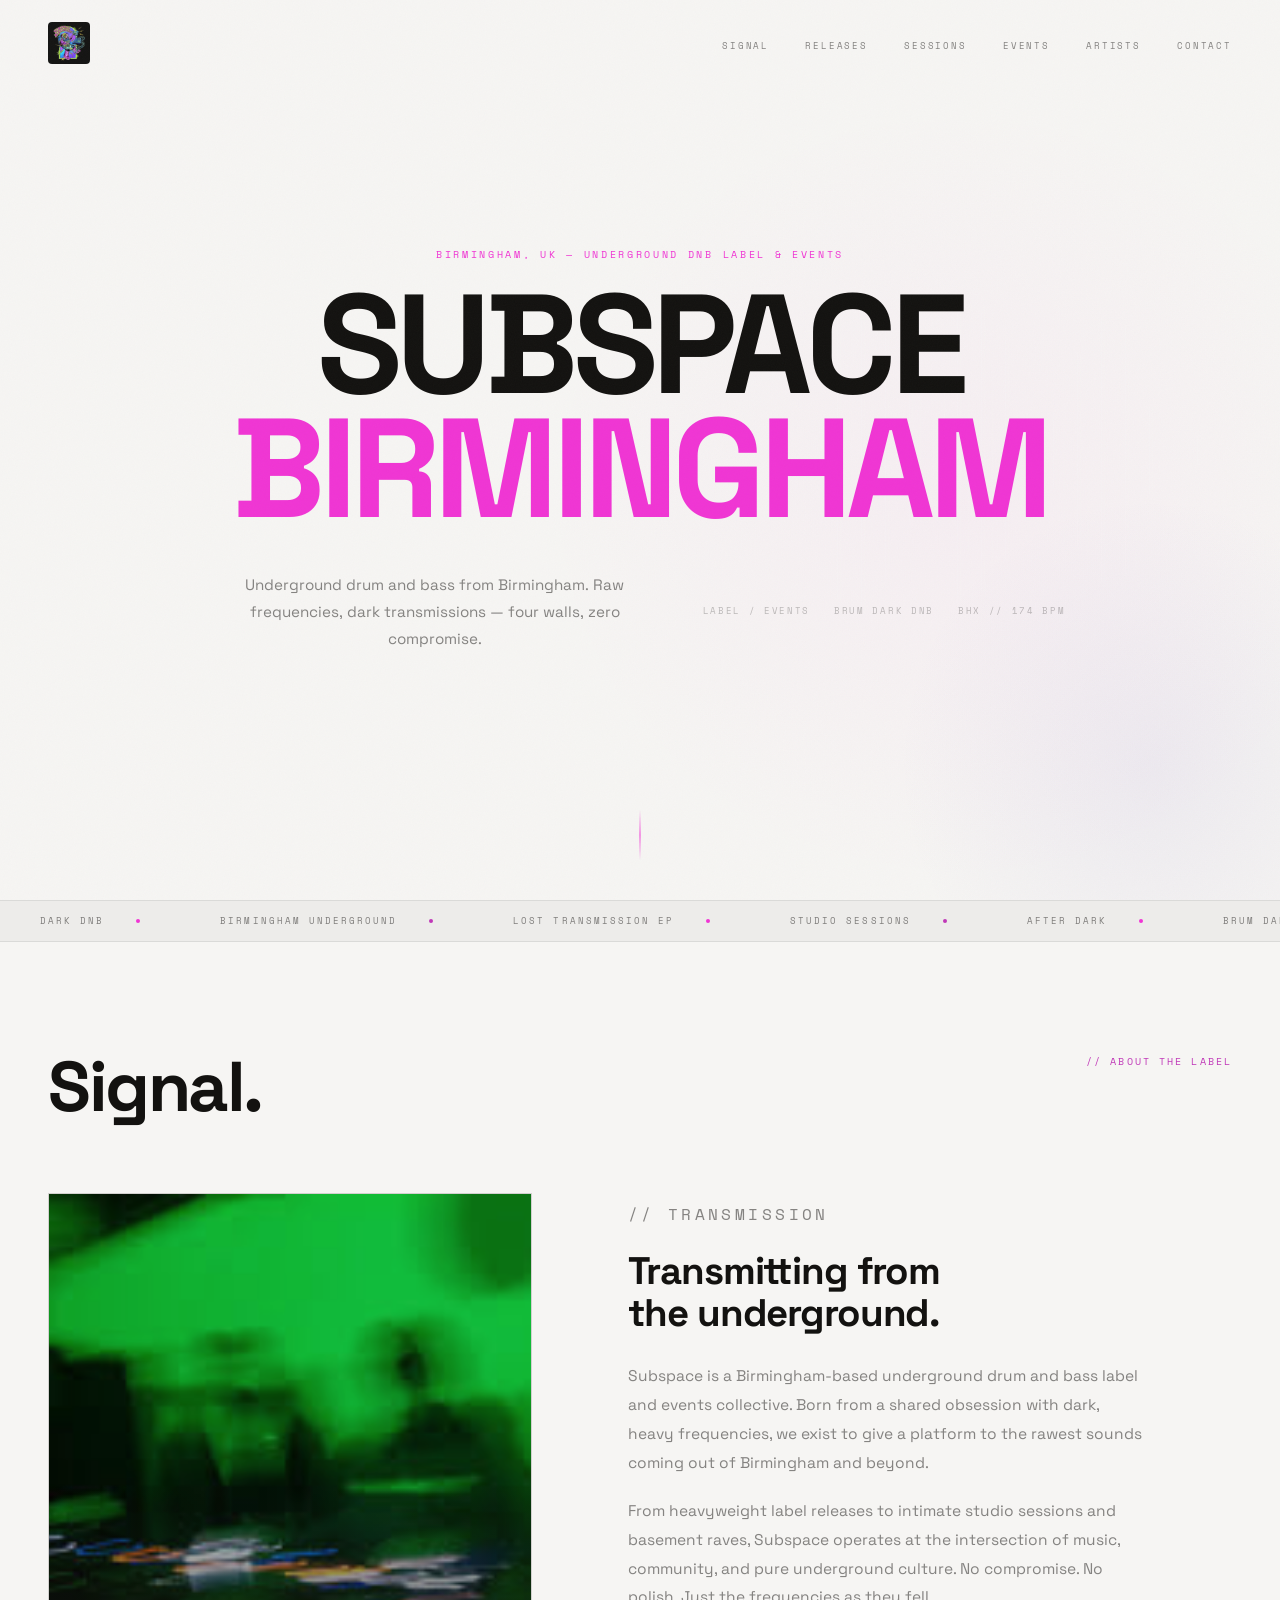
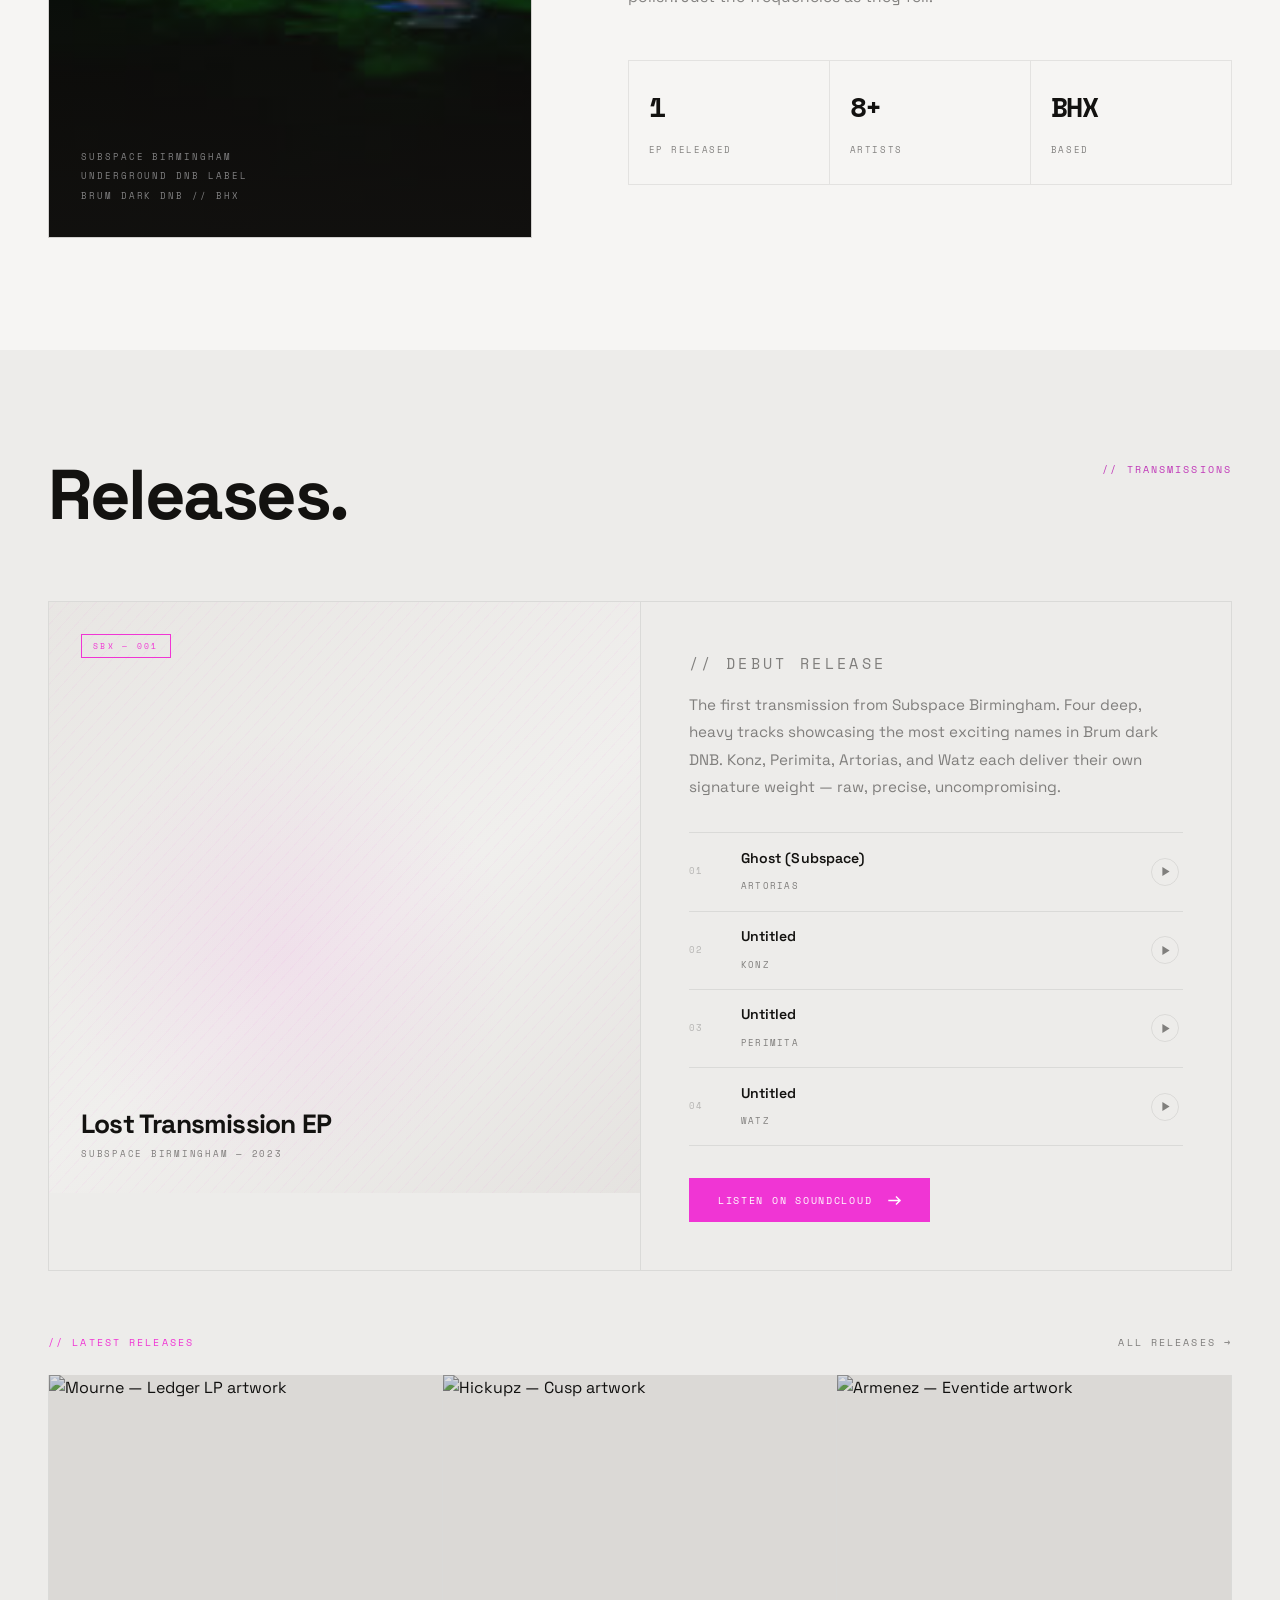
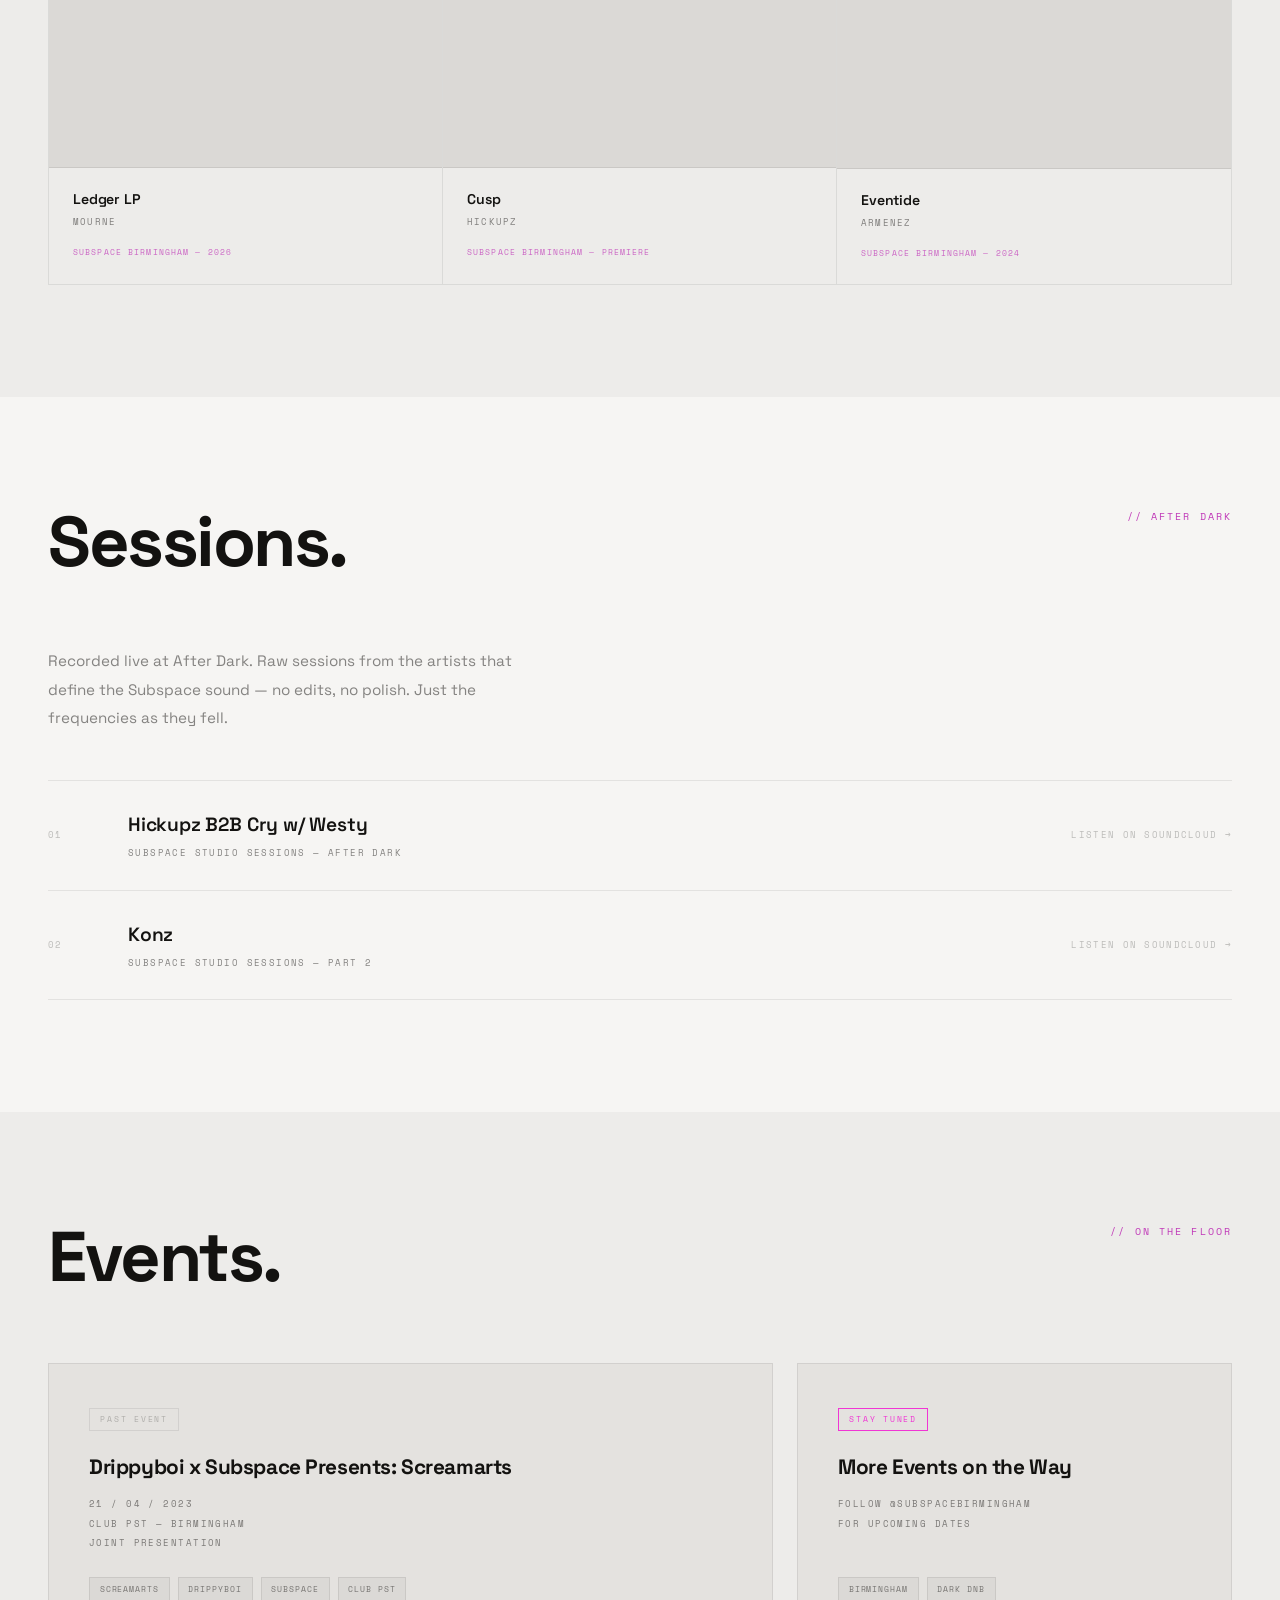
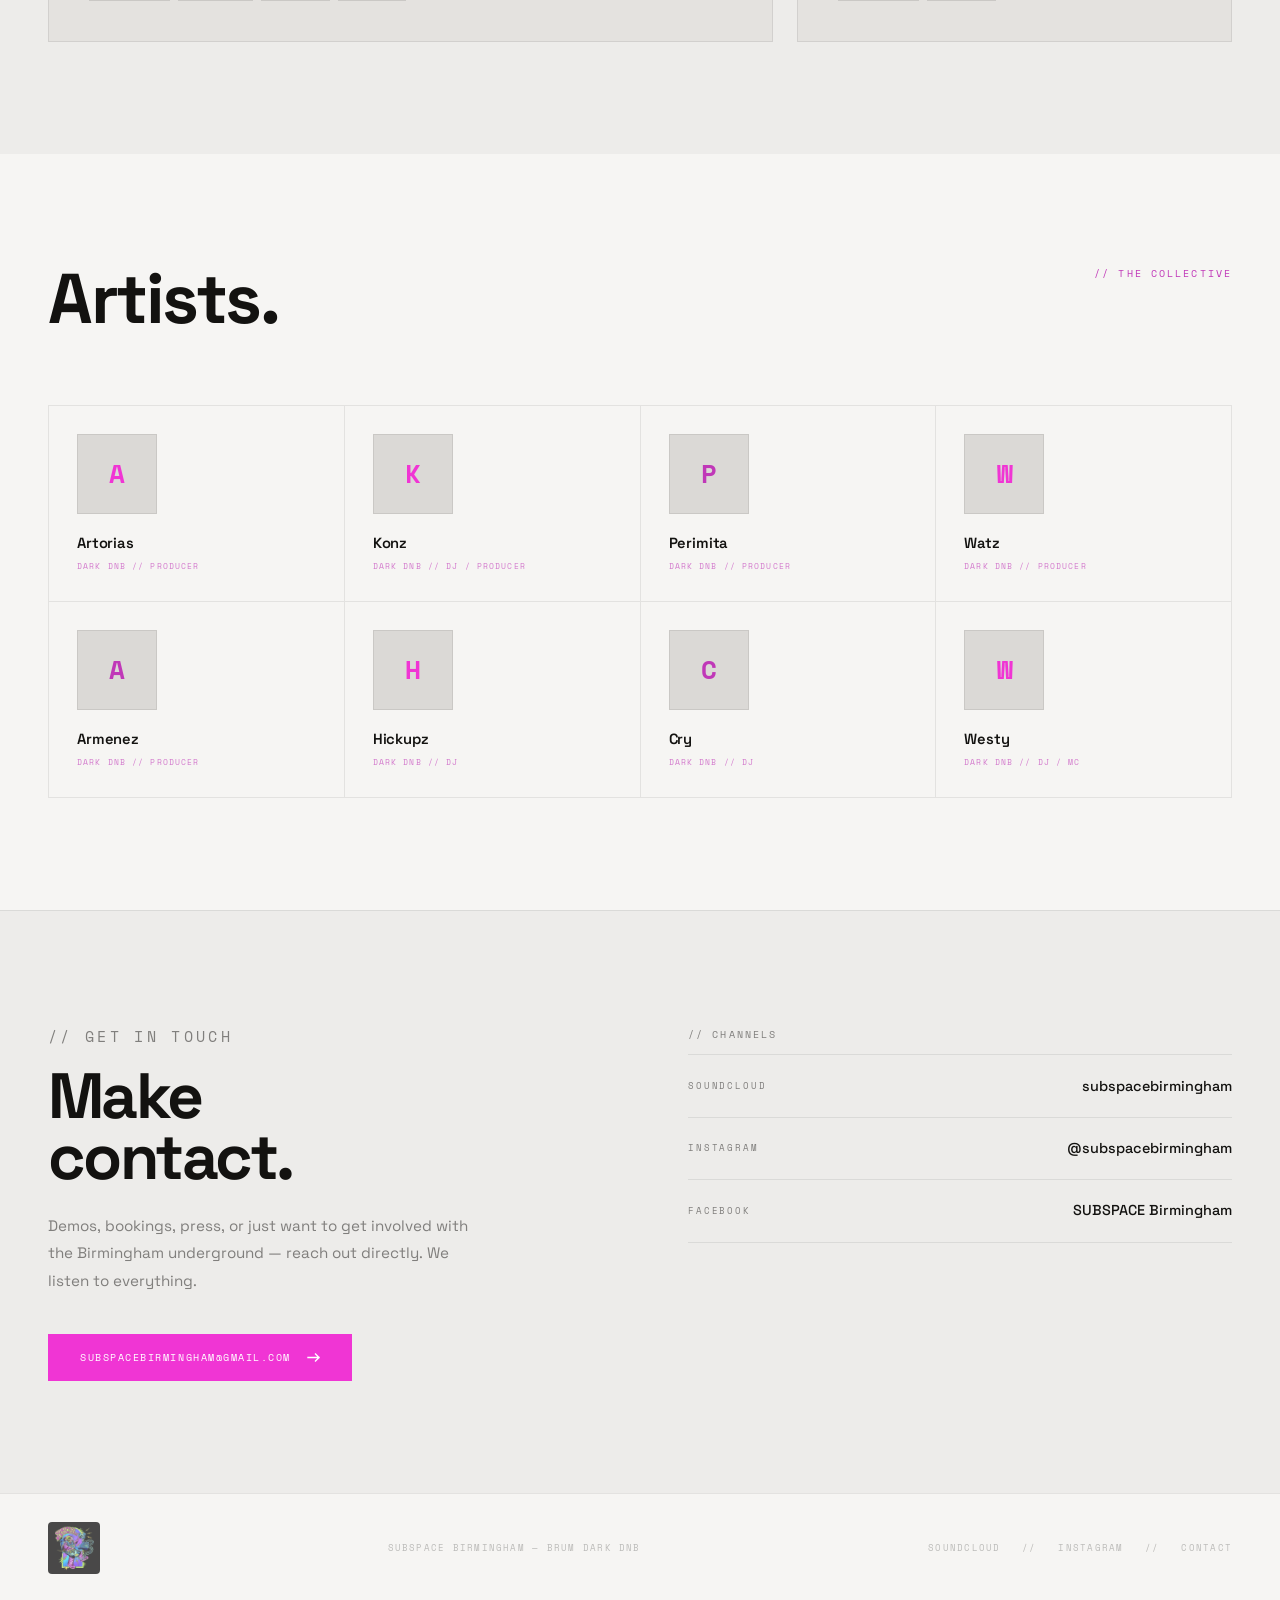
==== commit 061887f2: "Three hero & theme updates - Logo moved to nav left, text wordmark removed - Hero title updated to S" ====
--- a/index.html
+++ b/index.html
@@ -13,20 +13,20 @@
     *, *::before, *::after { margin: 0; padding: 0; box-sizing: border-box; }
 
     :root {
-      --bg:           #09080f;
-      --bg-2:         #0d0b18;
-      --bg-3:         #121020;
-      --bg-4:         #17152a;
+      --bg:           #f6f5f3;
+      --bg-2:         #edecea;
+      --bg-3:         #e4e2df;
+      --bg-4:         #dbd9d6;
       --accent:       #f035d4;
       --accent-dim:   rgba(240, 53, 212, 0.1);
       --accent-hover: #ff55e8;
       --pink:         #c038b8;
       --pink-dim:     rgba(192, 56, 184, 0.12);
       --pink-hover:   #d448ca;
-      --text:         #dddde0;
-      --text-muted:   rgba(221, 221, 224, 0.48);
-      --text-dim:     rgba(221, 221, 224, 0.2);
-      --border:       rgba(255, 255, 255, 0.065);
+      --text:         #131210;
+      --text-muted:   rgba(19, 18, 16, 0.5);
+      --text-dim:     rgba(19, 18, 16, 0.25);
+      --border:       rgba(0, 0, 0, 0.08);
       --border-hover: rgba(240, 53, 212, 0.18);
       --font:         'Space Grotesk', sans-serif;
       --mono:         'Space Mono', monospace;
@@ -105,8 +105,8 @@
     }
 
     .nav.scrolled {
-      background: rgba(11, 11, 14, 0.88);
-      backdrop-filter: blur(18px) saturate(1.3);
+      background: rgba(246, 245, 243, 0.92);
+      backdrop-filter: blur(18px) saturate(1.2);
       border-bottom-color: var(--border);
     }
 
@@ -200,7 +200,7 @@
         radial-gradient(
           ellipse 90% 85% at 50% 50%,
           transparent 30%,
-          rgba(9, 8, 15, 0.72) 62%,
+          rgba(246, 245, 243, 0.75) 62%,
           var(--bg) 100%
         );
     }
@@ -269,7 +269,7 @@
     }
 
     .hero-title {
-      font-size: clamp(5.5rem, 16vw, 14rem);
+      font-size: clamp(3.5rem, 11vw, 10rem);
       font-weight: 700;
       line-height: 0.88;
       letter-spacing: -0.04em;
@@ -454,8 +454,8 @@
       background: linear-gradient(
         to bottom,
         transparent 45%,
-        rgba(9, 8, 15, 0.55) 68%,
-        rgba(9, 8, 15, 0.88) 100%
+        rgba(19, 18, 16, 0.55) 68%,
+        rgba(19, 18, 16, 0.88) 100%
       );
       pointer-events: none;
     }
@@ -553,8 +553,8 @@
       position: absolute;
       inset: 0;
       background:
-        radial-gradient(ellipse 70% 70% at 40% 60%, rgba(90, 60, 180, 0.28) 0%, transparent 55%),
-        linear-gradient(145deg, #0e0c20 0%, #09080f 55%, #0d0b1c 100%);
+        radial-gradient(ellipse 70% 70% at 40% 60%, rgba(240, 53, 212, 0.08) 0%, transparent 55%),
+        linear-gradient(145deg, #e8e6e3 0%, #f0efed 55%, #e5e3e0 100%);
     }
 
     .ep-cover-hatch {
@@ -949,7 +949,7 @@
       font-size: 0.5rem;
       letter-spacing: 0.12em;
       text-transform: uppercase;
-      background: rgba(255,255,255,0.04);
+      background: rgba(0,0,0,0.04);
       border: 1px solid var(--border);
       padding: 0.28rem 0.6rem;
       color: var(--text-muted);
@@ -1212,7 +1212,9 @@
 
   <!-- ─── Navigation ─────────────────────────────────────────── -->
   <nav class="nav" id="nav">
-    <a href="#hero" class="nav-logo">SUB<span class="nav-logo-mark">SPACE</span></a>
+    <a href="#hero">
+      <img src="assets/logo.jpg" alt="Subspace Birmingham" class="nav-logo-img">
+    </a>
     <ul class="nav-links">
       <li><a href="#about">Signal</a></li>
       <li><a href="#releases">Releases</a></li>
@@ -1221,9 +1223,6 @@
       <li><a href="#artists">Artists</a></li>
       <li><a href="#contact">Contact</a></li>
     </ul>
-    <a href="#hero">
-      <img src="assets/logo.jpg" alt="Subspace Birmingham" class="nav-logo-img">
-    </a>
   </nav>
 
   <!-- ─── Hero ───────────────────────────────────────────────── -->
@@ -1250,7 +1249,7 @@
     <div class="hero-content">
       <p class="hero-eyebrow">Birmingham, UK — Underground DNB Label &amp; Events</p>
       <h1 class="hero-title">
-        SUB<span class="line-red">SPACE</span>
+        SUBSPACE<span class="line-red">BIRMINGHAM</span>
       </h1>
       <div class="hero-base">
         <div class="hero-desc">
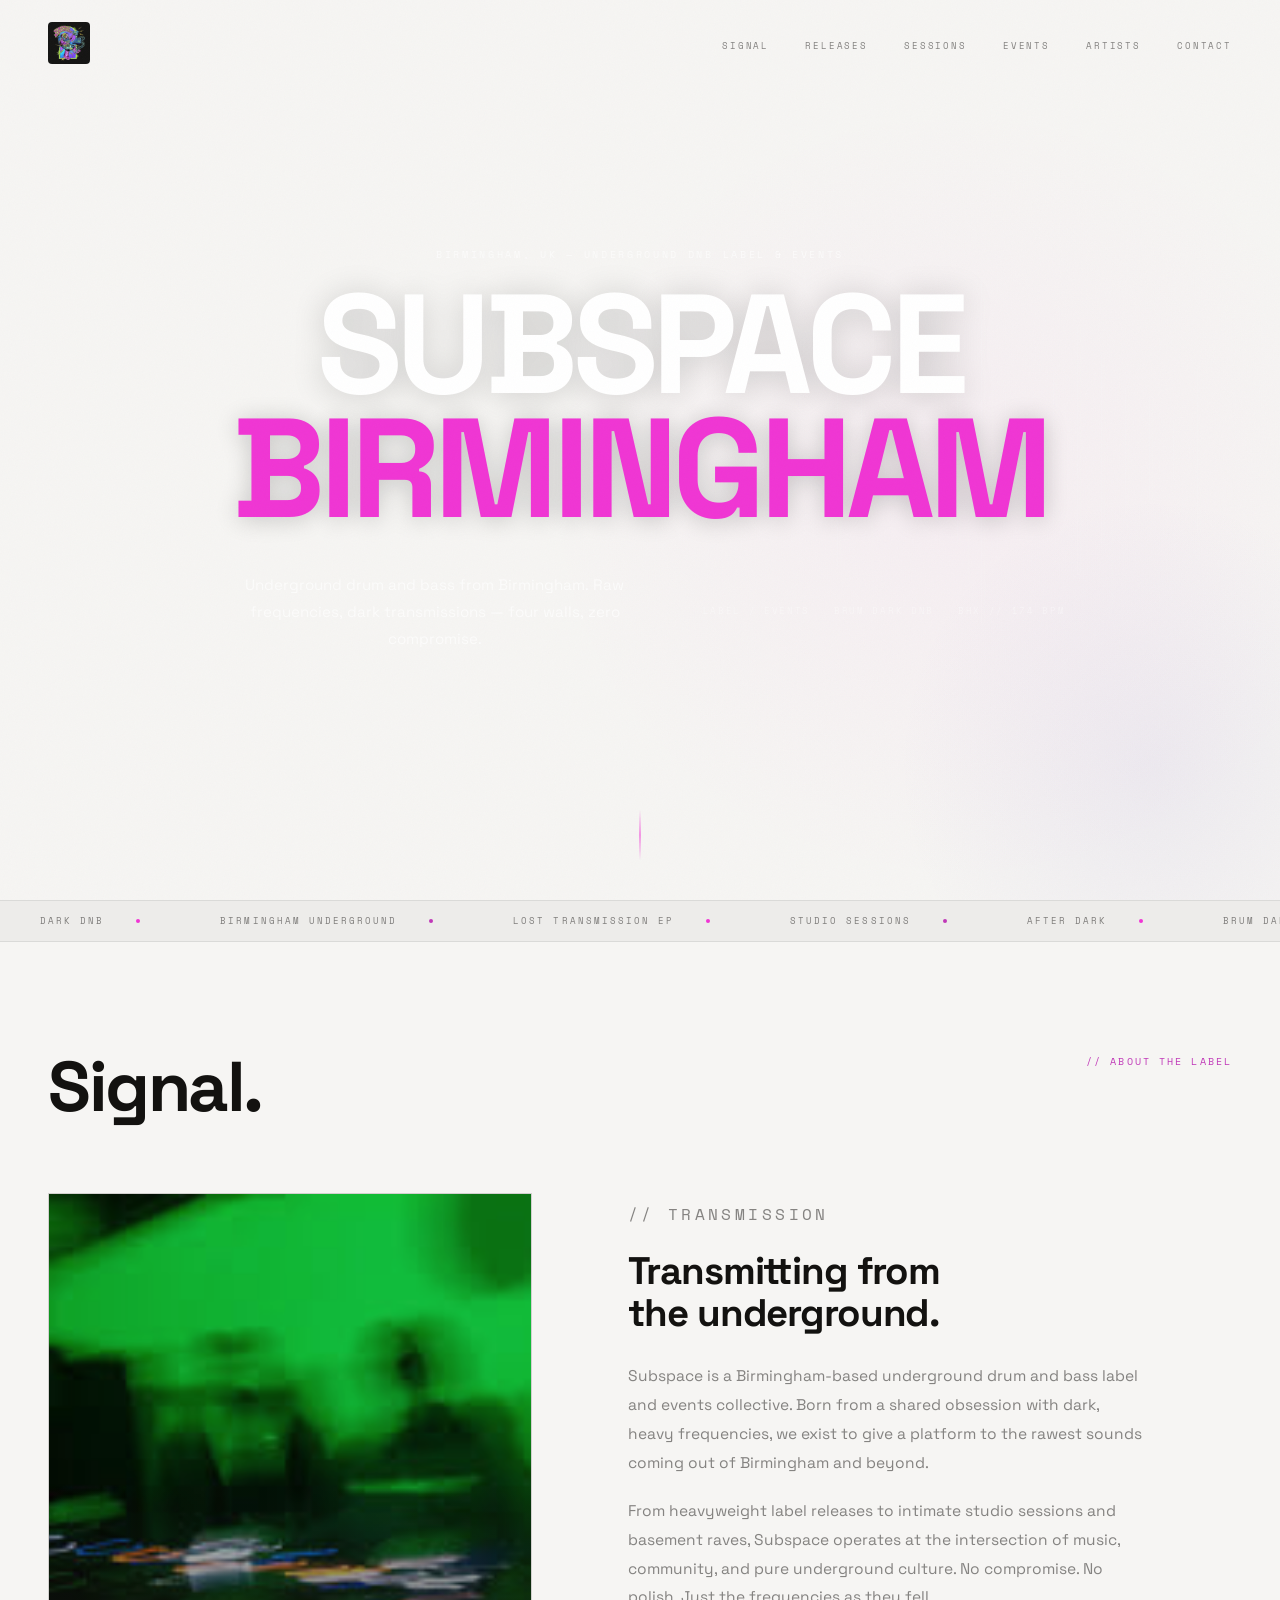
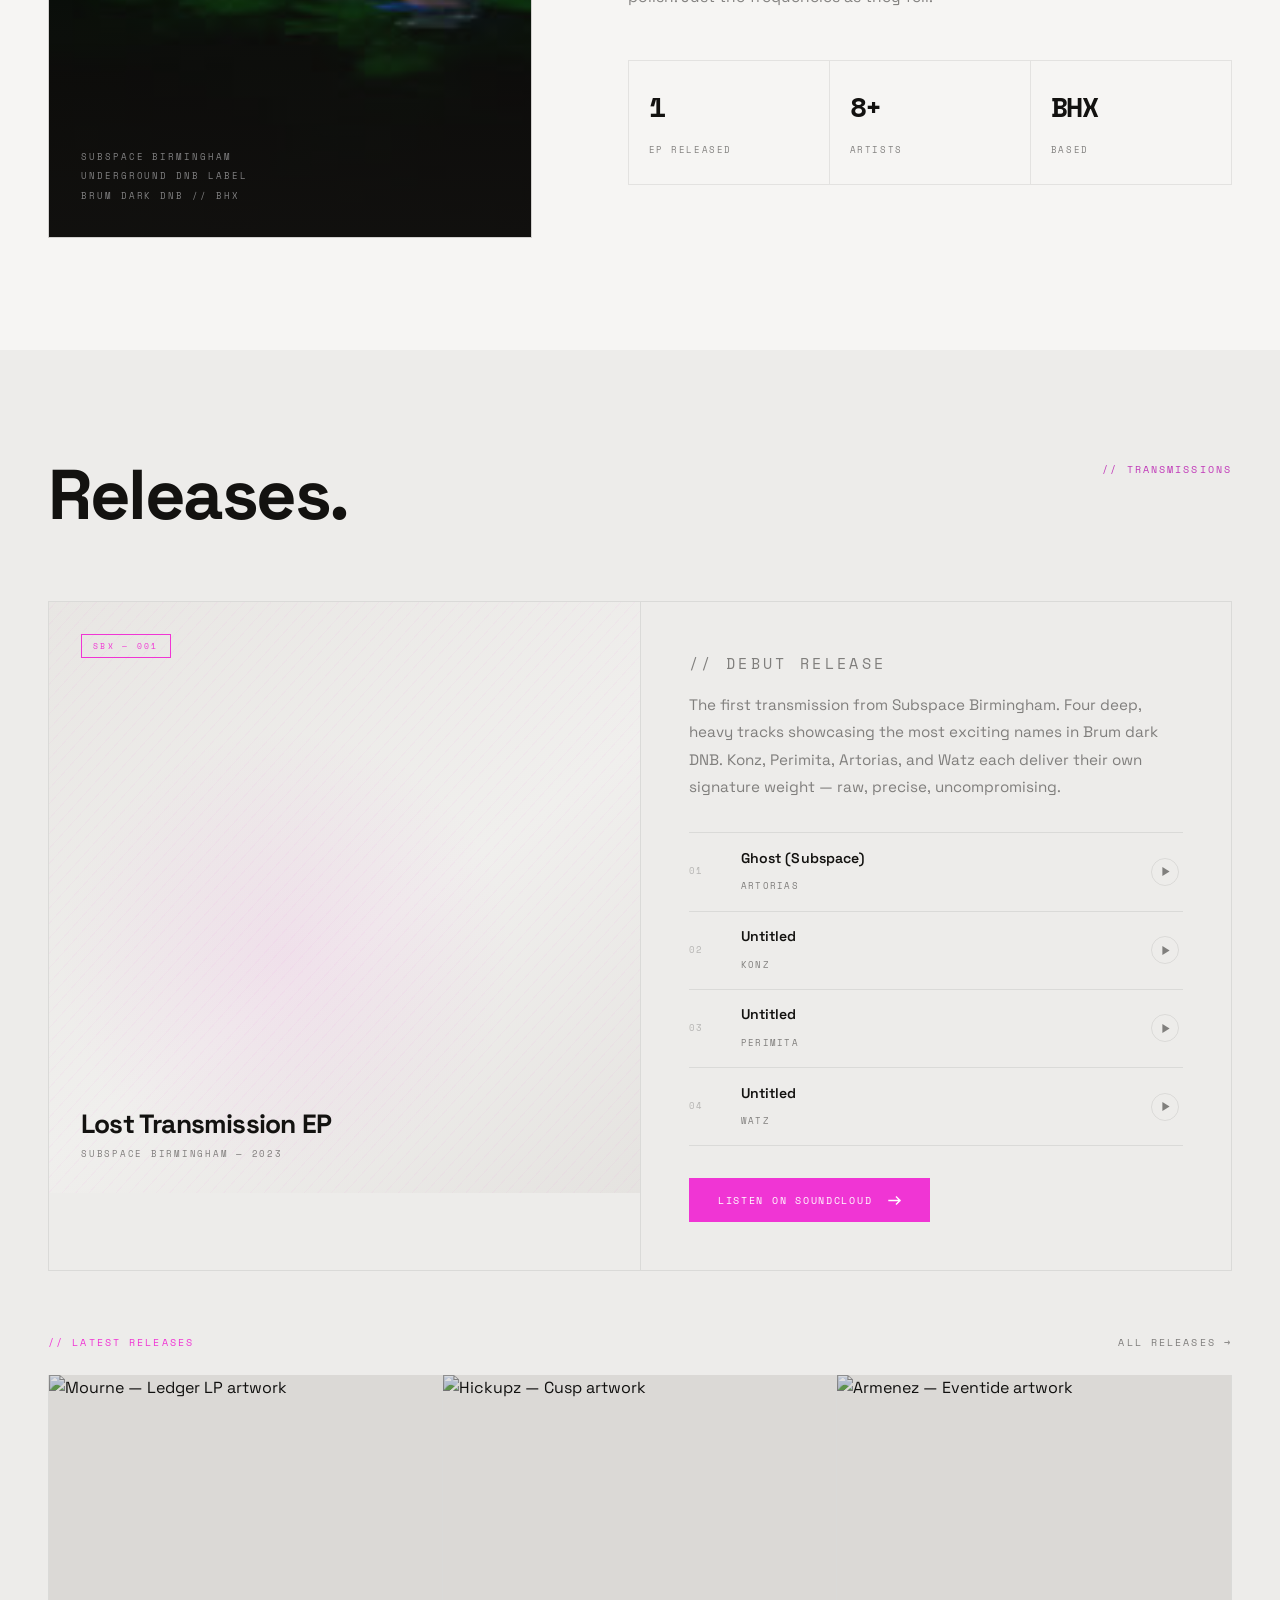
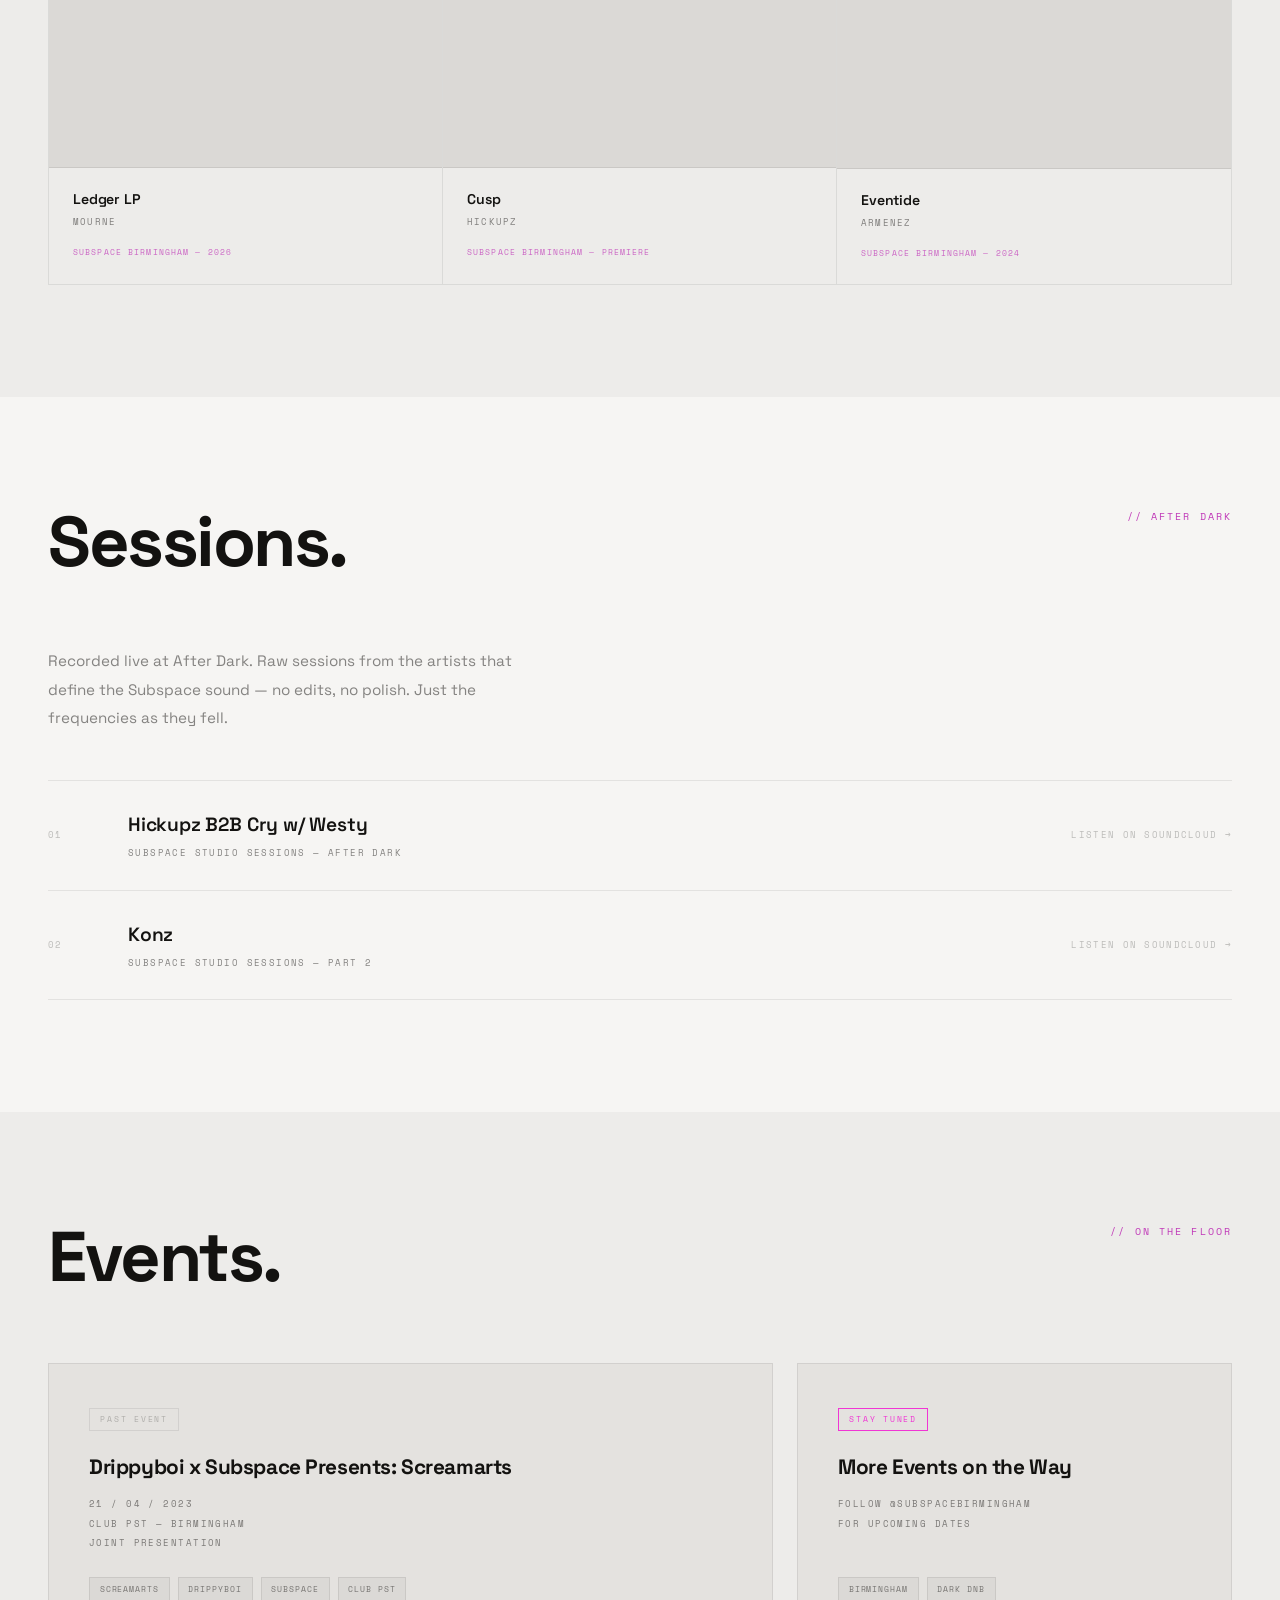
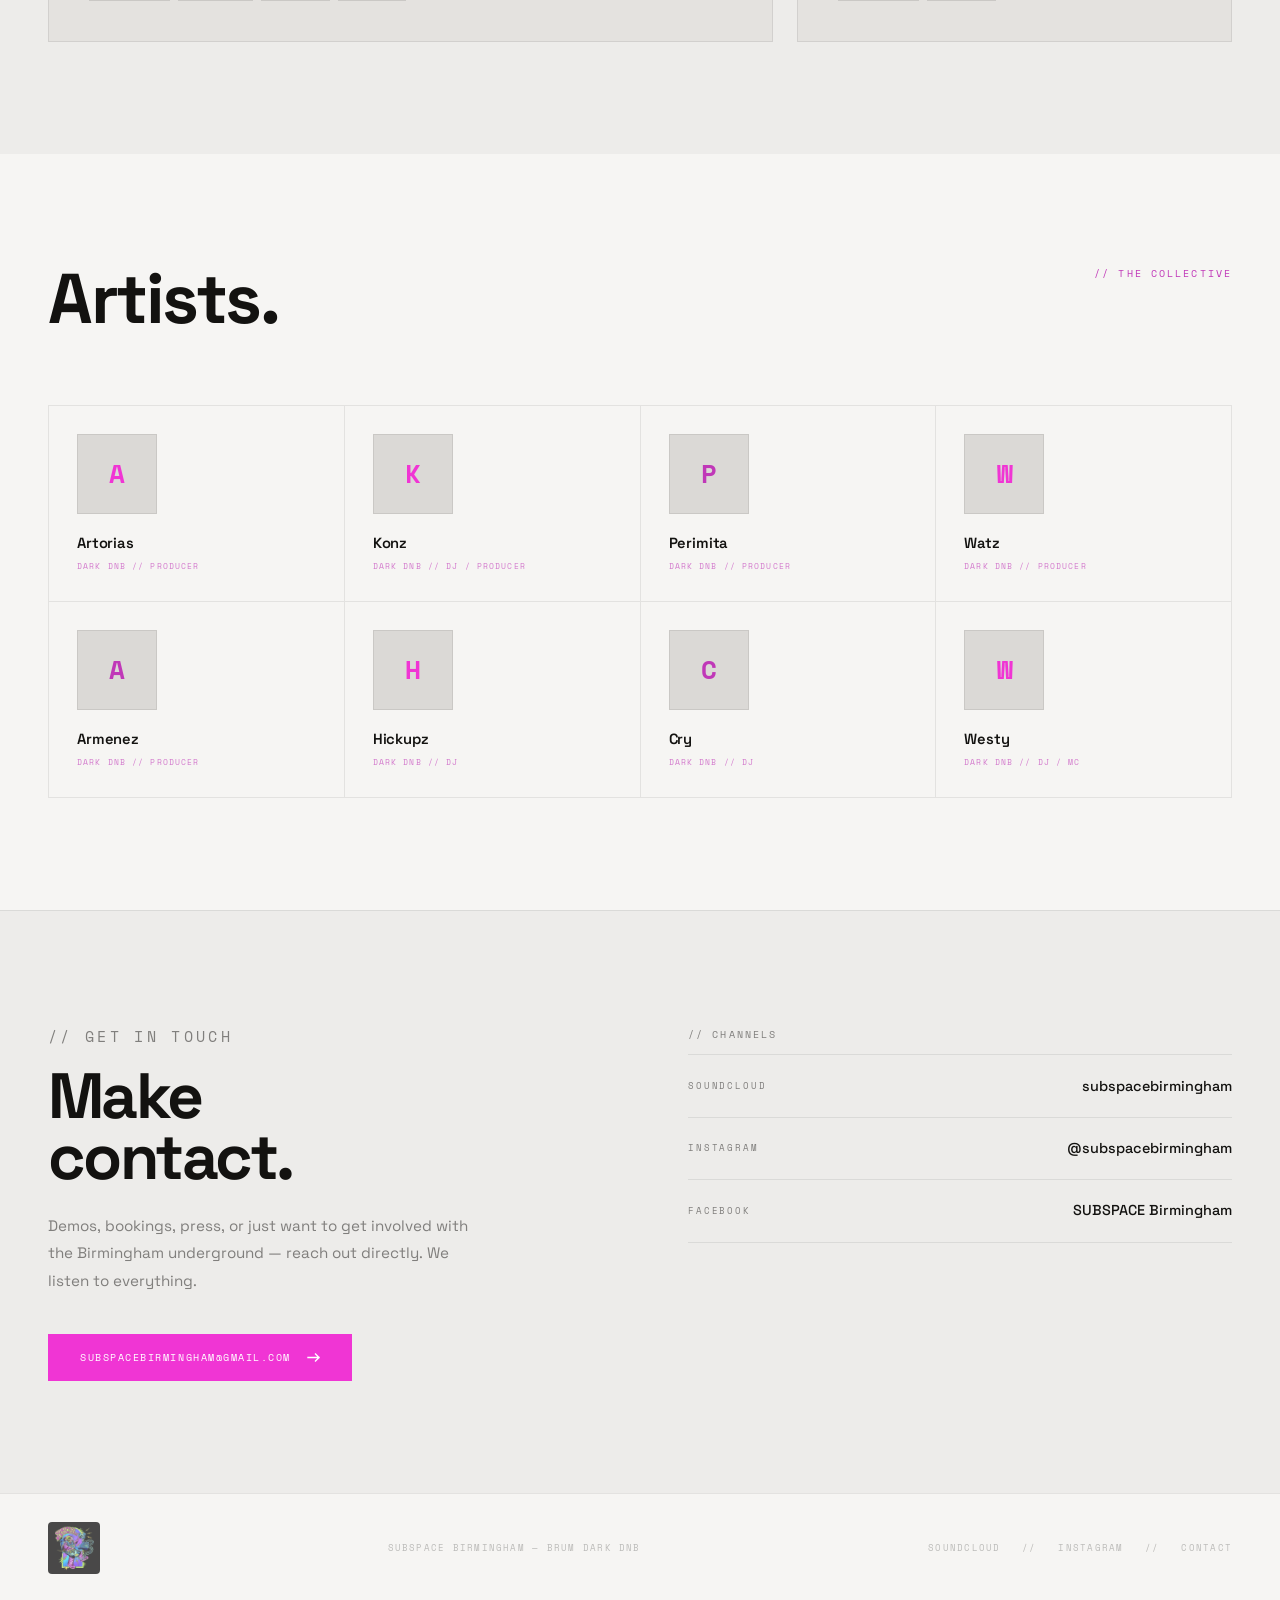
==== commit 033a857e: "Fix hero text contrast — white text over dark video Hero text overrides to white/rgba-white so all e" ====
--- a/index.html
+++ b/index.html
@@ -261,7 +261,7 @@
       font-size: 0.6rem;
       letter-spacing: 0.28em;
       text-transform: uppercase;
-      color: var(--accent);
+      color: rgba(255, 255, 255, 0.65);
       margin-bottom: 1.25rem;
       opacity: 0;
       transform: translateY(10px);
@@ -273,7 +273,8 @@
       font-weight: 700;
       line-height: 0.88;
       letter-spacing: -0.04em;
-      color: var(--text);
+      color: #ffffff;
+      text-shadow: 0 2px 32px rgba(0, 0, 0, 0.18);
       margin-bottom: 2.5rem;
       opacity: 0;
       transform: translateY(24px);
@@ -283,6 +284,7 @@
     .hero-title .line-red {
       color: var(--accent);
       display: block;
+      text-shadow: 0 2px 24px rgba(0, 0, 0, 0.2);
     }
 
     .hero-base {
@@ -303,7 +305,7 @@
 
     .hero-desc p {
       font-size: 0.95rem;
-      color: var(--text-muted);
+      color: rgba(255, 255, 255, 0.68);
       line-height: 1.8;
     }
 
@@ -321,7 +323,7 @@
       font-size: 0.58rem;
       letter-spacing: 0.18em;
       text-transform: uppercase;
-      color: var(--text-dim);
+      color: rgba(255, 255, 255, 0.38);
     }
 
     /* vertical scroll line */
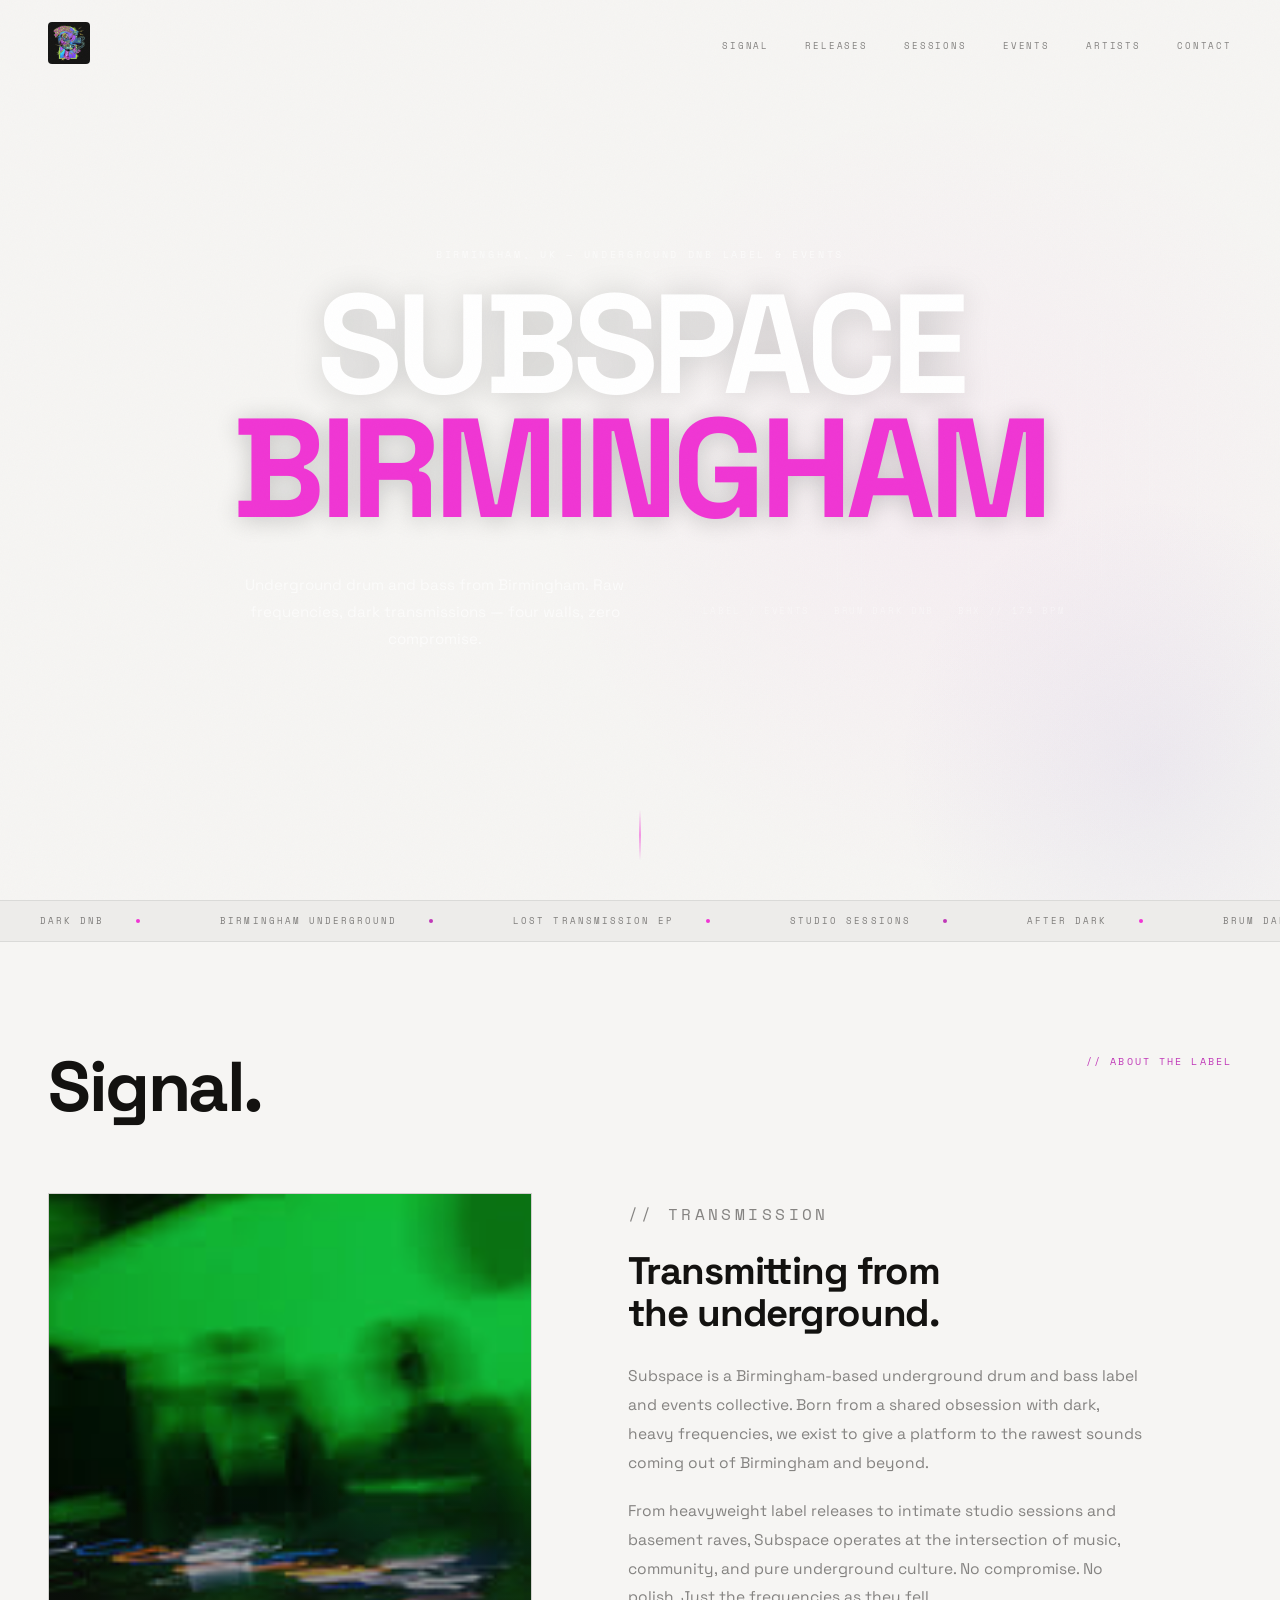
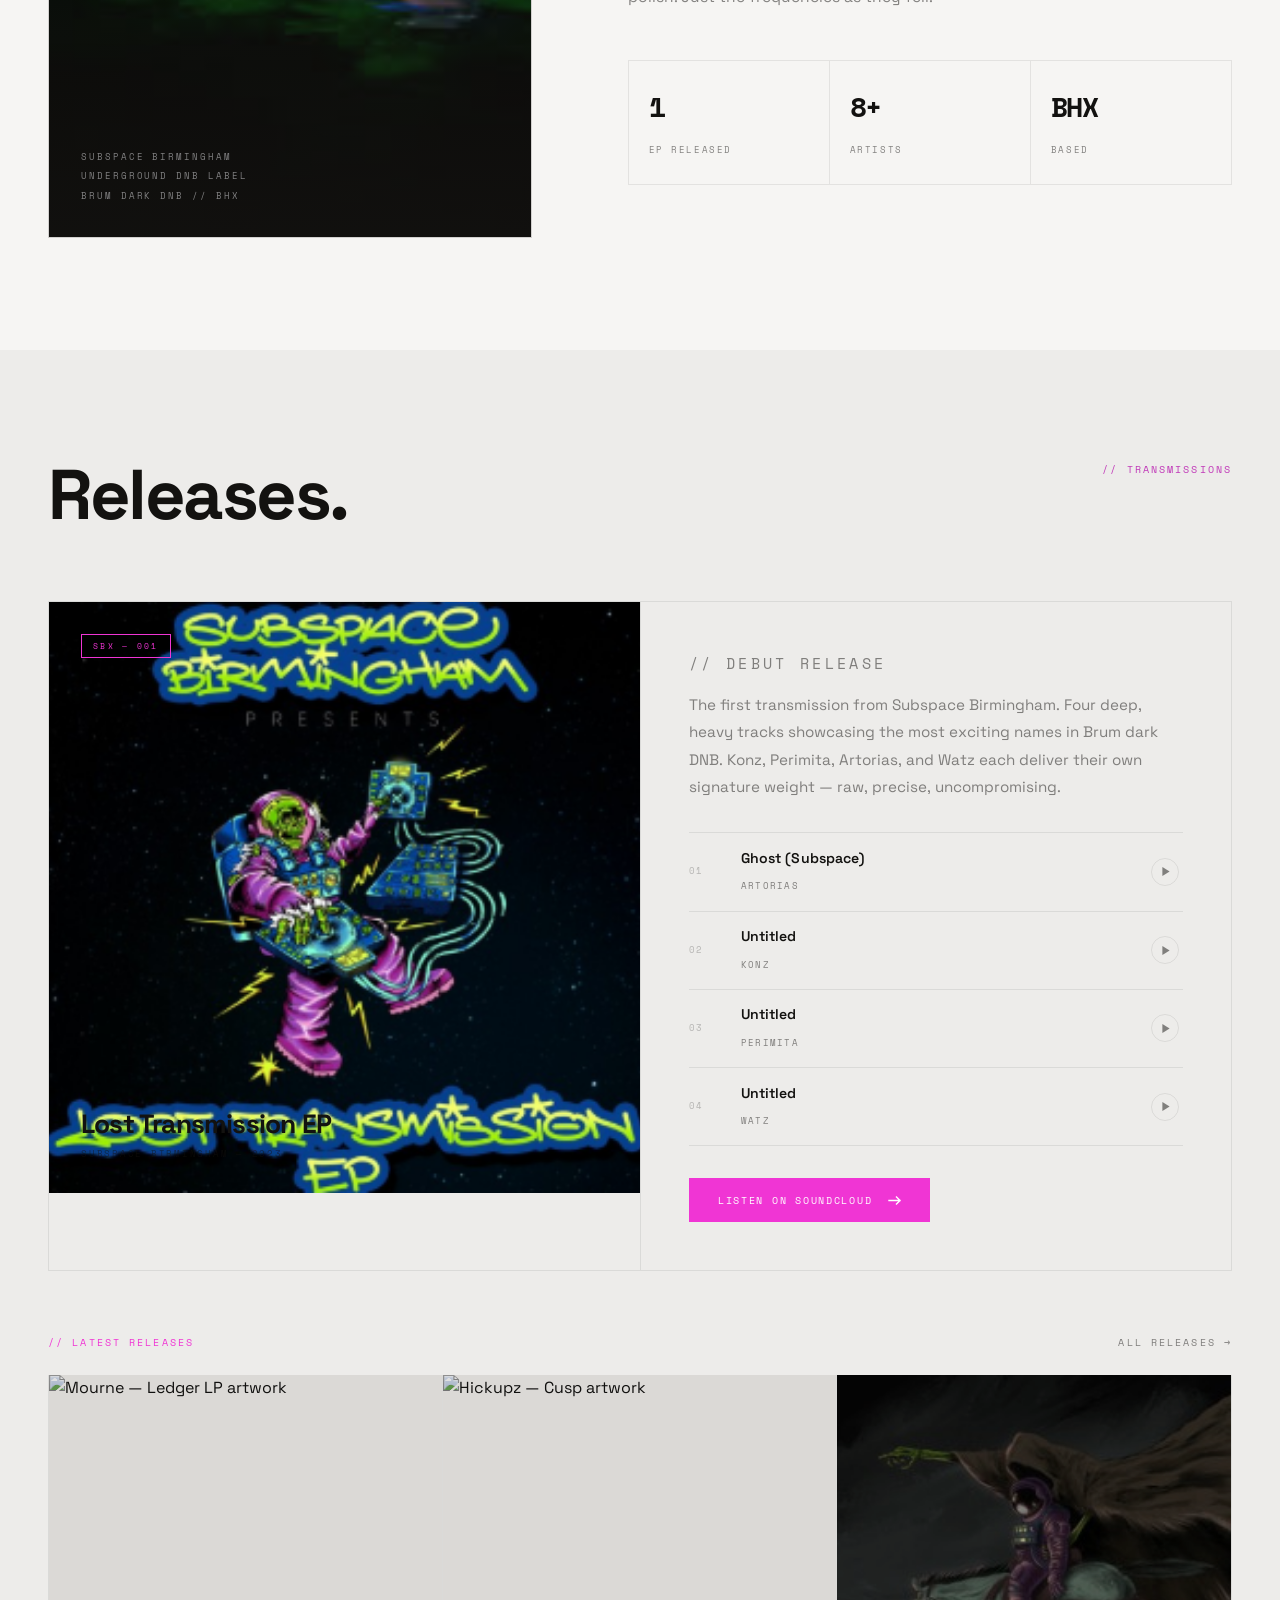
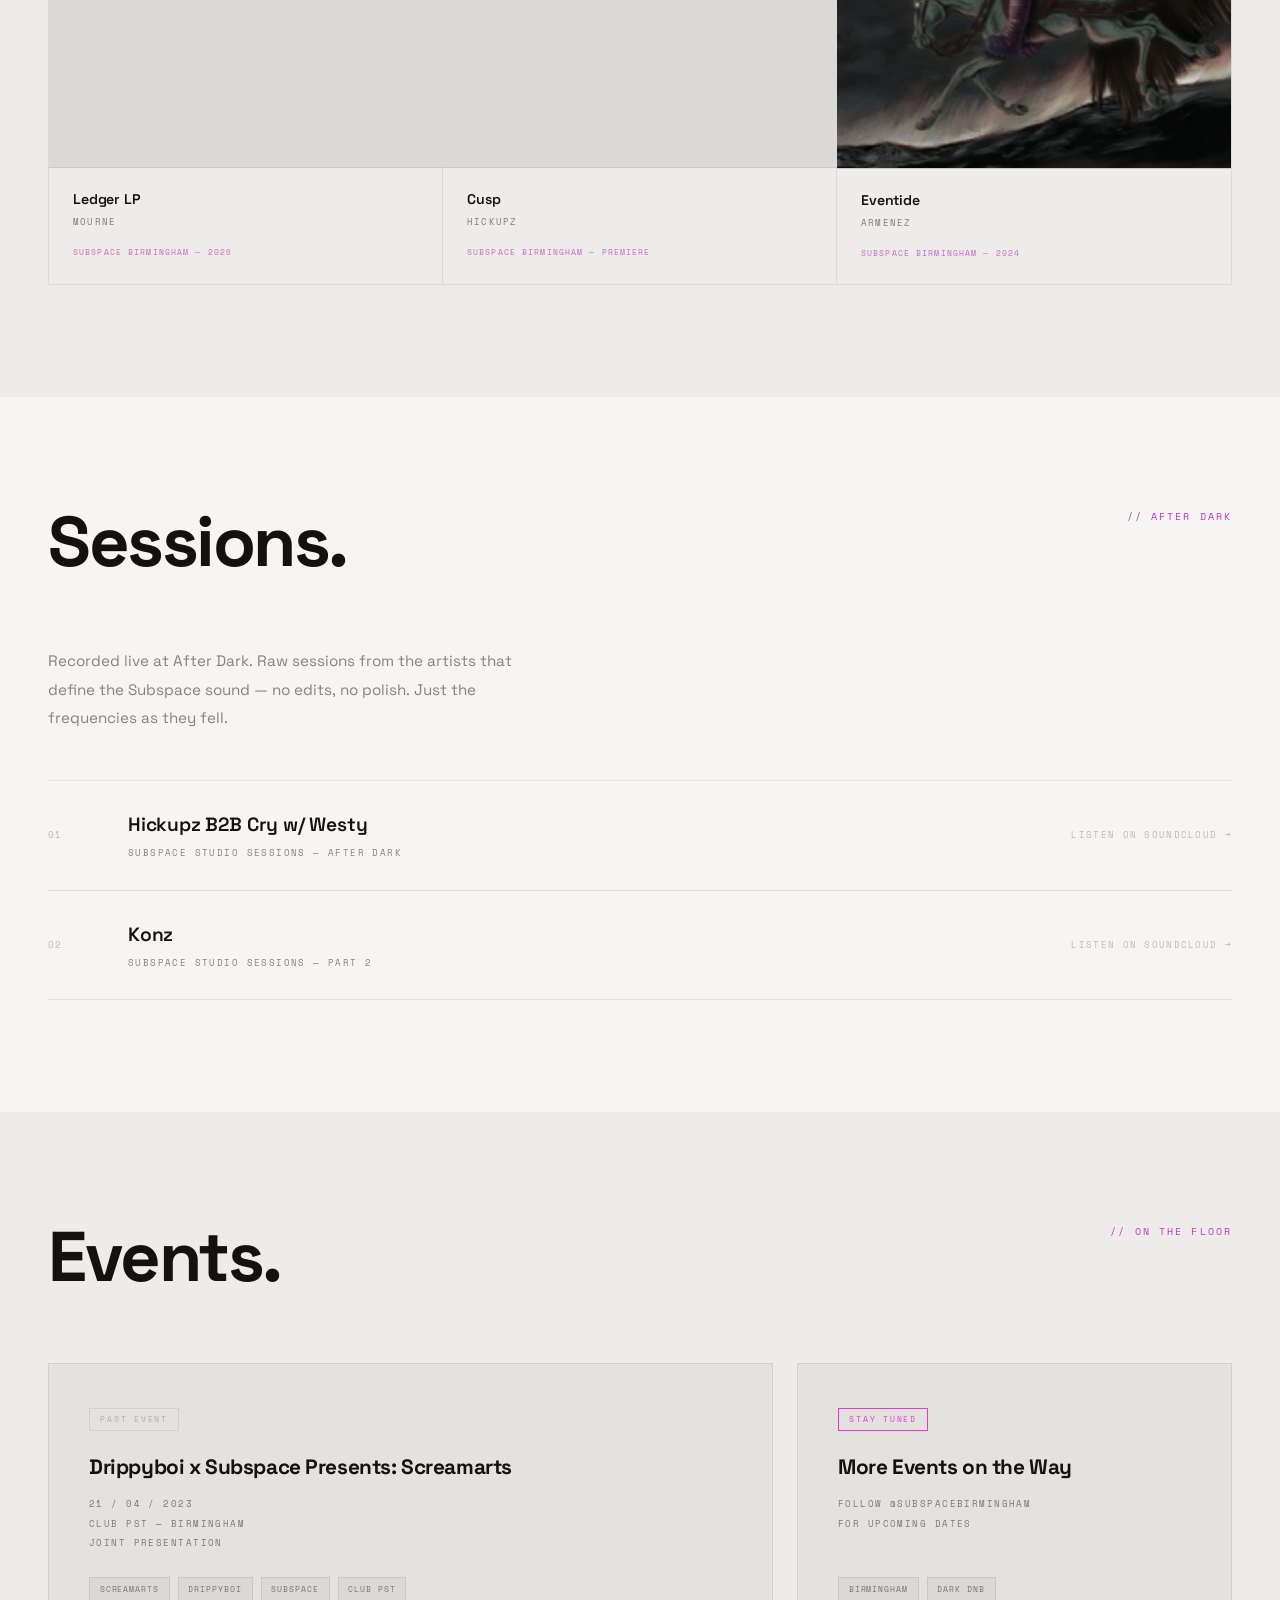
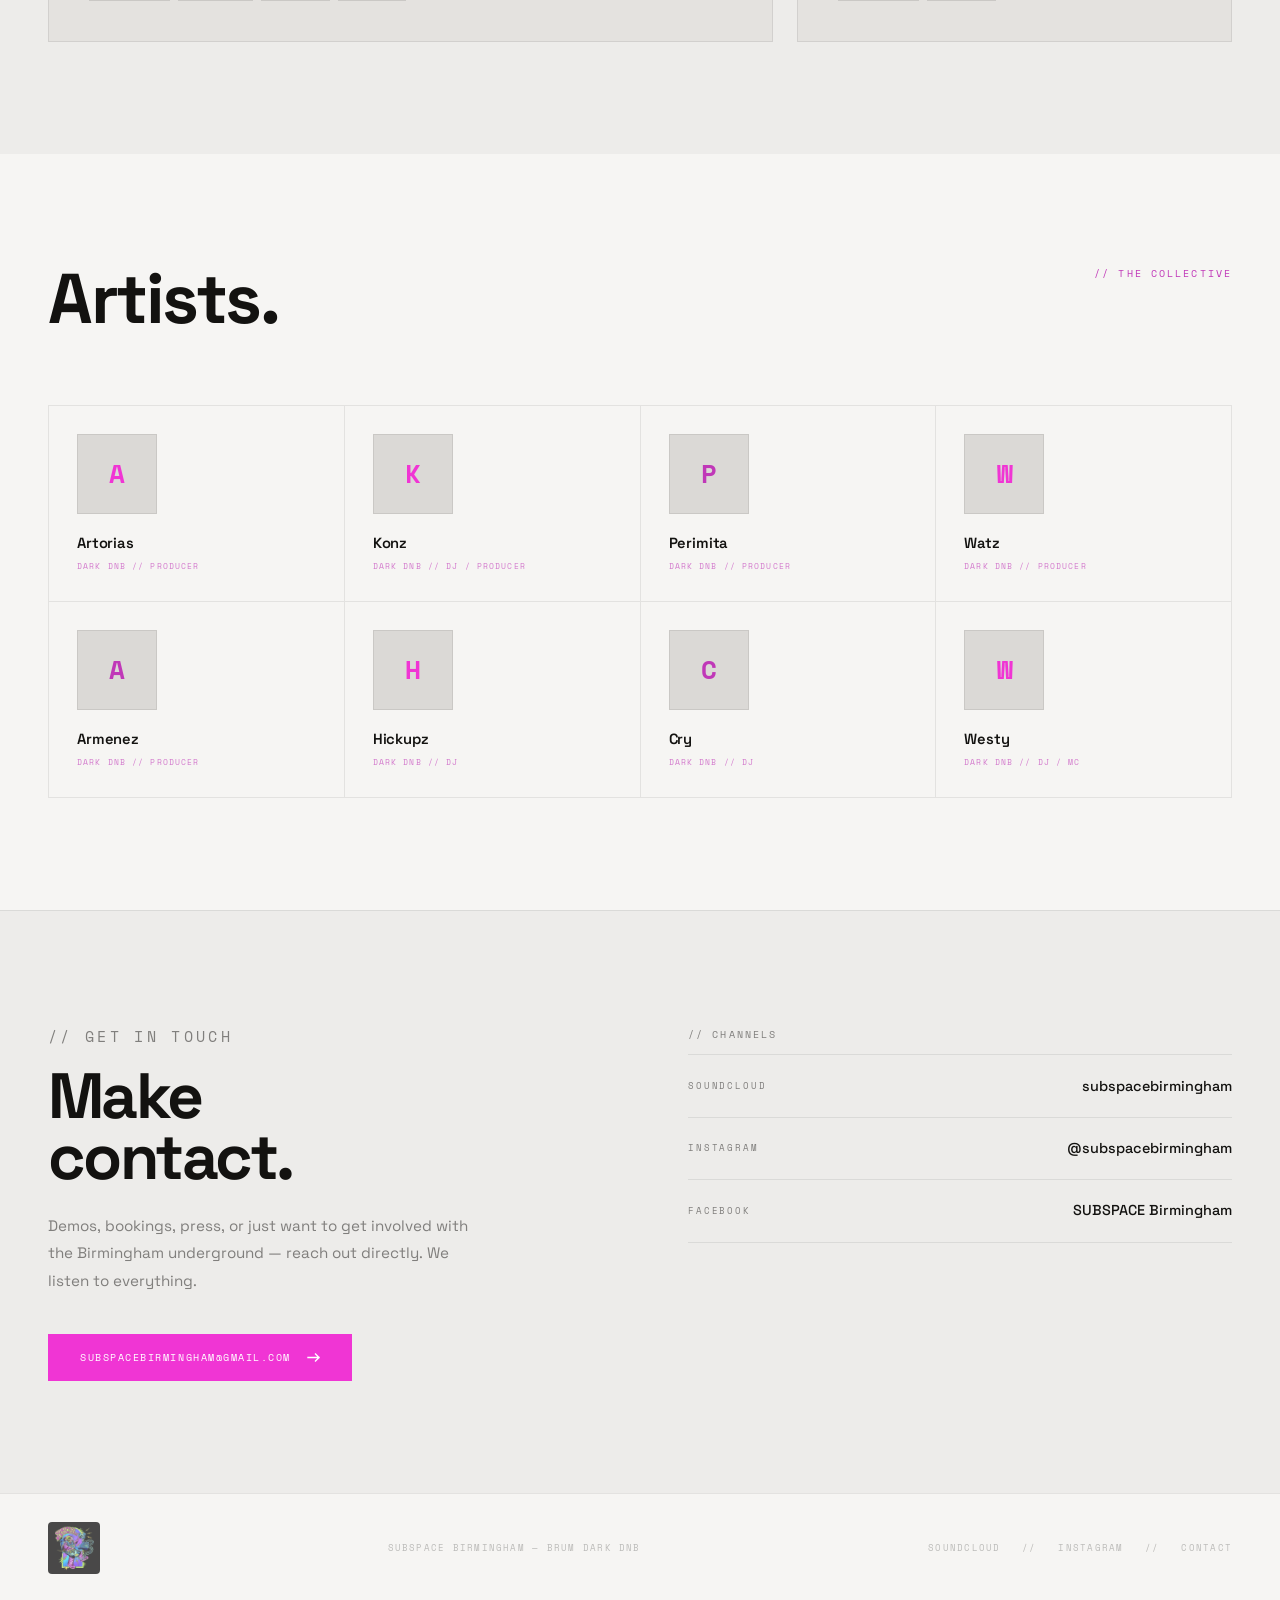
==== commit dd9db6fc: "Add real artwork images to Releases sections - losttran.png as EP cover for Lost Transmission debut " ====
--- a/index.html
+++ b/index.html
@@ -557,6 +557,16 @@
       background:
         radial-gradient(ellipse 70% 70% at 40% 60%, rgba(240, 53, 212, 0.08) 0%, transparent 55%),
         linear-gradient(145deg, #e8e6e3 0%, #f0efed 55%, #e5e3e0 100%);
+    }
+
+    .ep-cover-img {
+      position: absolute;
+      inset: 0;
+      width: 100%;
+      height: 100%;
+      object-fit: cover;
+      object-position: center;
+      display: block;
     }
 
     .ep-cover-hatch {
@@ -1345,8 +1355,11 @@
       <!-- Lost Transmission EP -->
       <div class="ep-block reveal">
         <div class="ep-cover">
-          <div class="ep-cover-base"></div>
-          <div class="ep-cover-hatch"></div>
+          <img
+            src="assets/losttran.png"
+            alt="Lost Transmission EP — Subspace Birmingham"
+            class="ep-cover-img"
+          >
           <div class="ep-cover-tag">SBX — 001</div>
           <div class="ep-cover-info">
             <h3>Lost Transmission EP</h3>
@@ -1474,7 +1487,7 @@
         >
           <div class="latest-artwork">
             <img
-              src="https://i1.sndcdn.com/artworks-5Exeo86R2AD2PaPH-aHcgHw-t500x500.jpg"
+              src="assets/armenez_eventide.jpg"
               alt="Armenez — Eventide artwork"
               class="latest-artwork-img"
               loading="lazy"
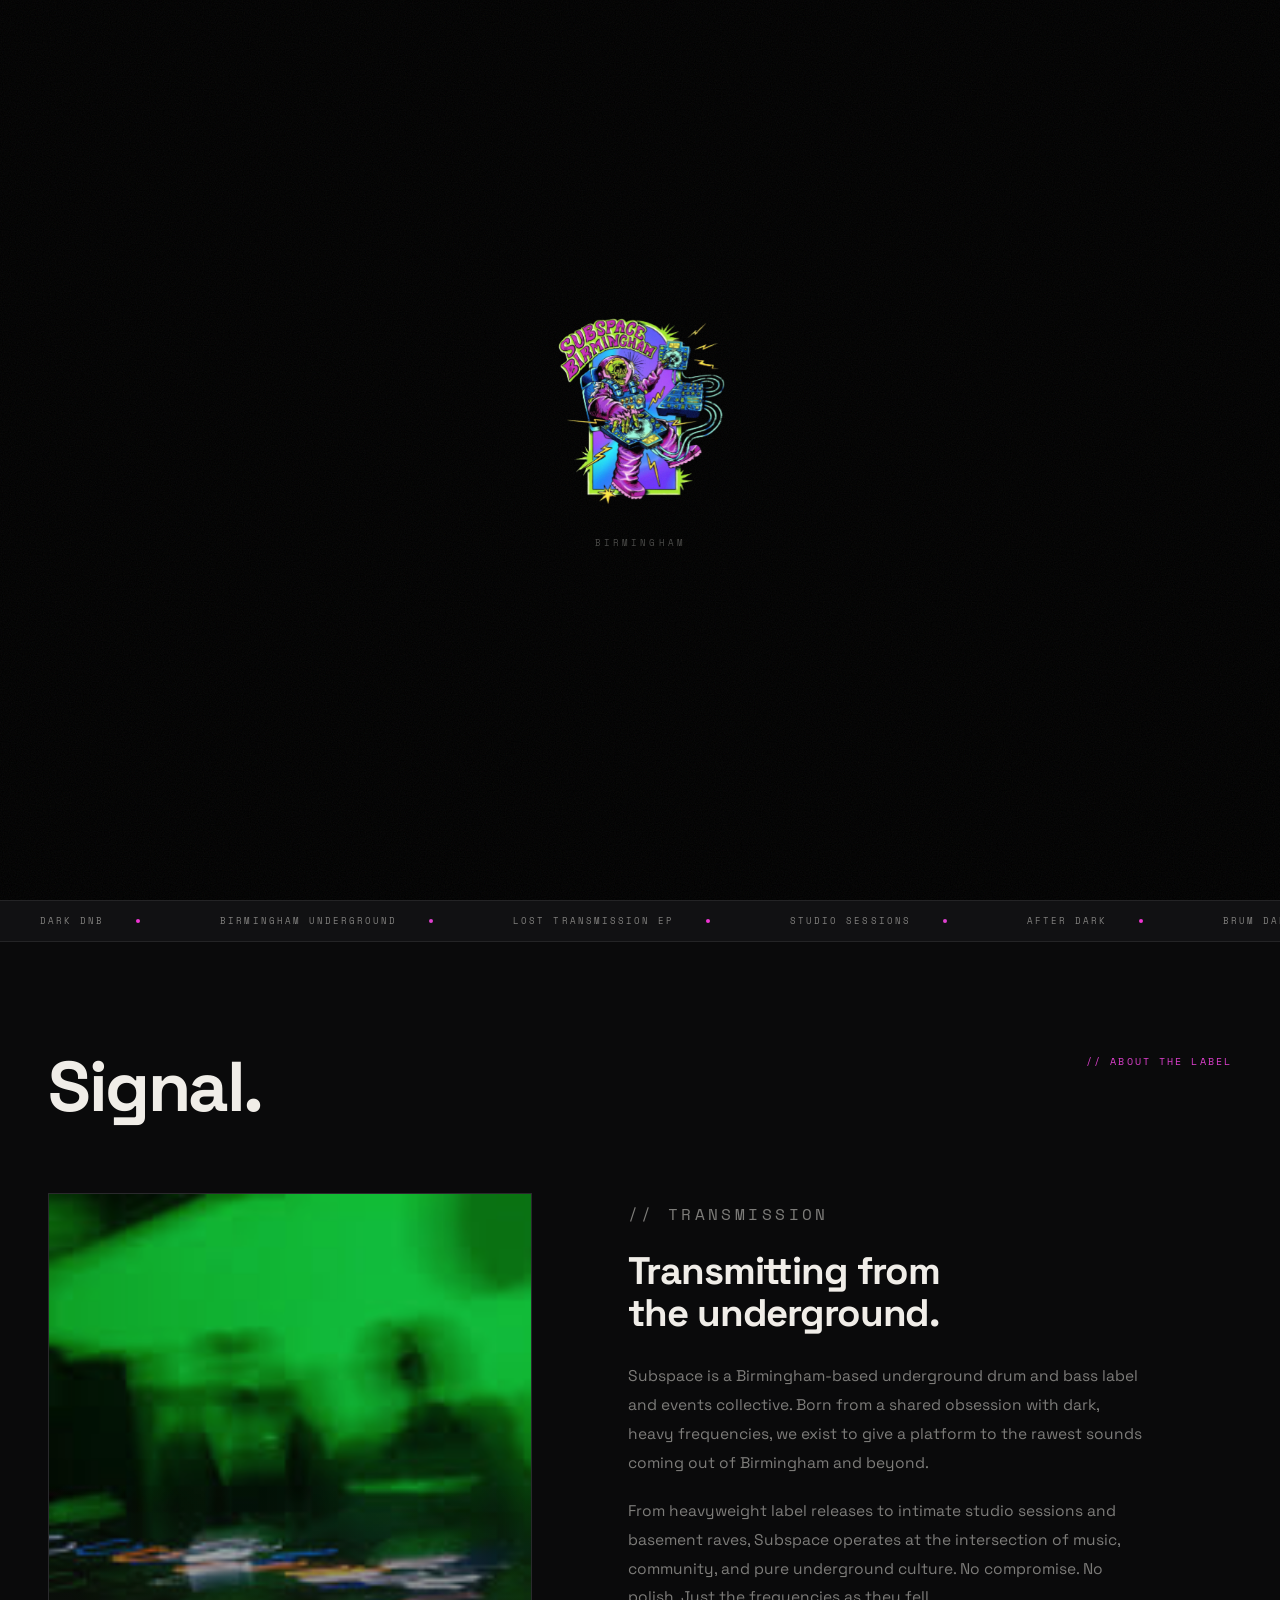
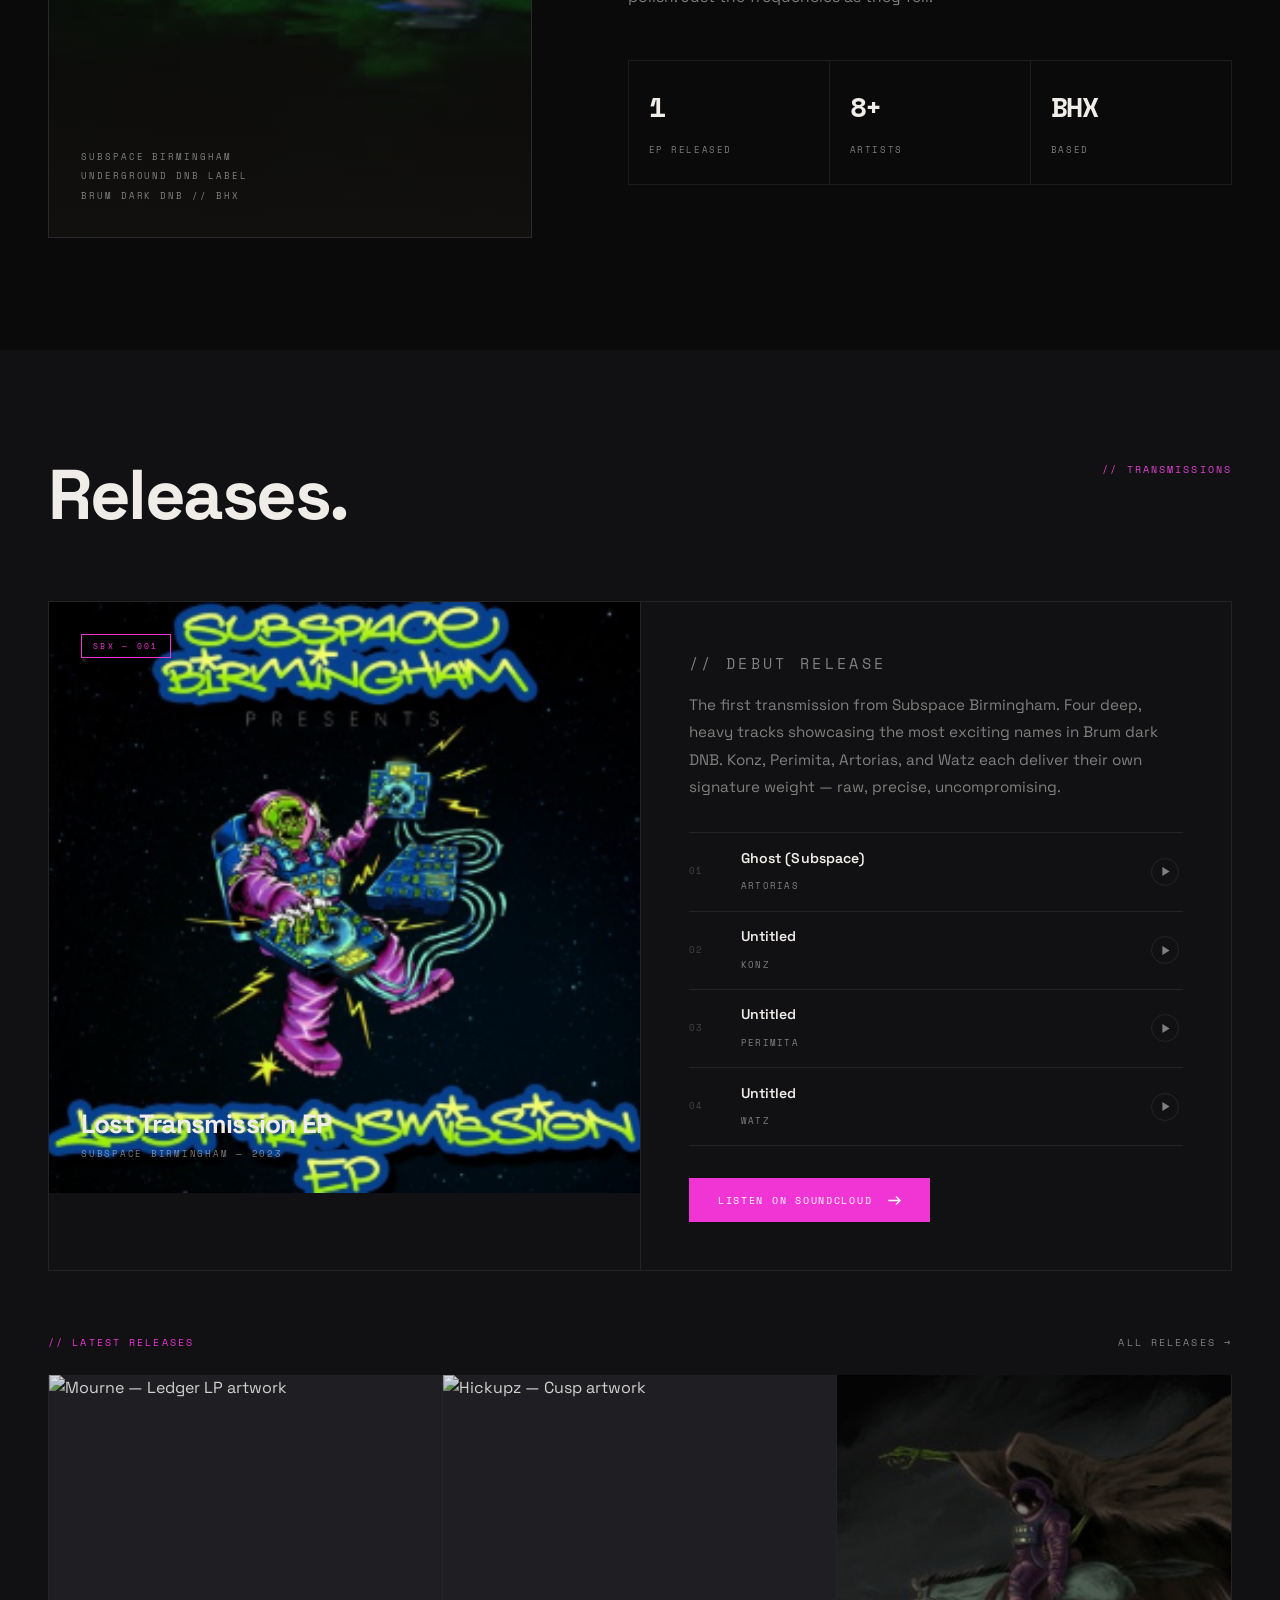
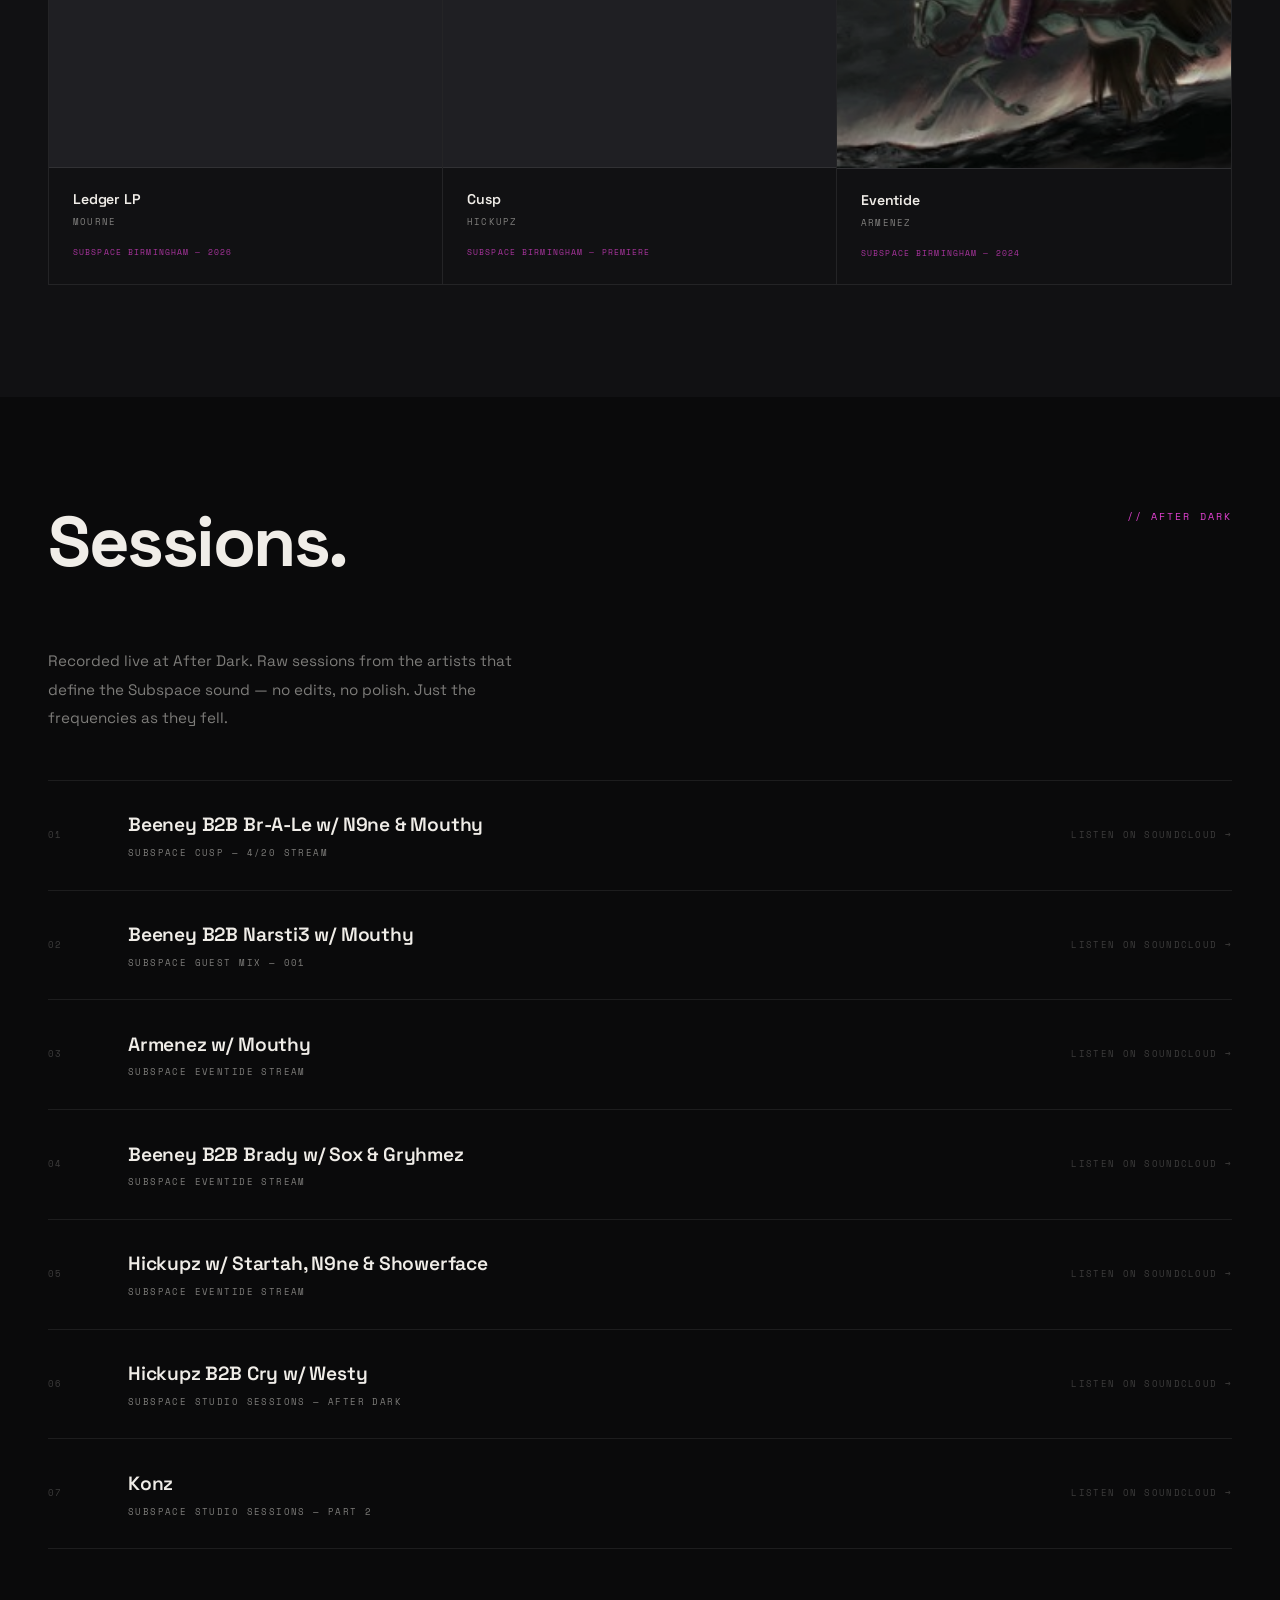
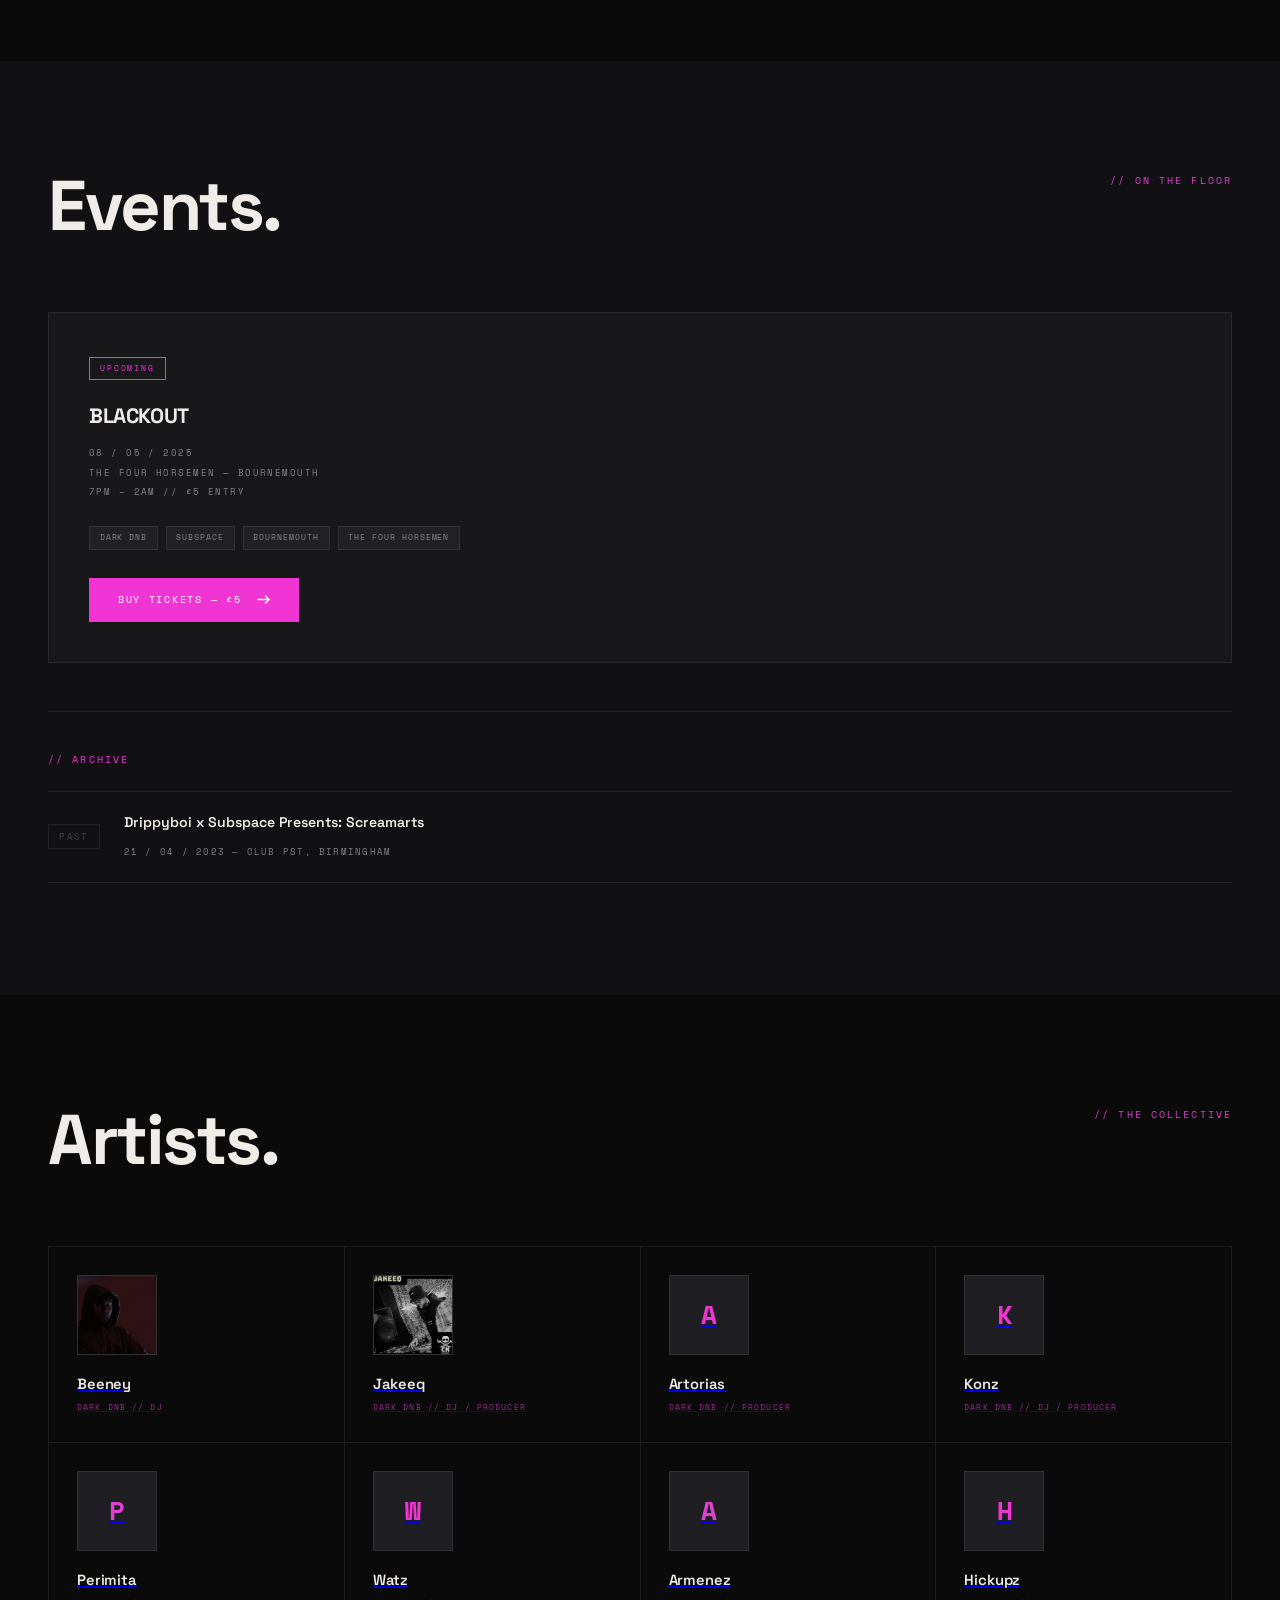
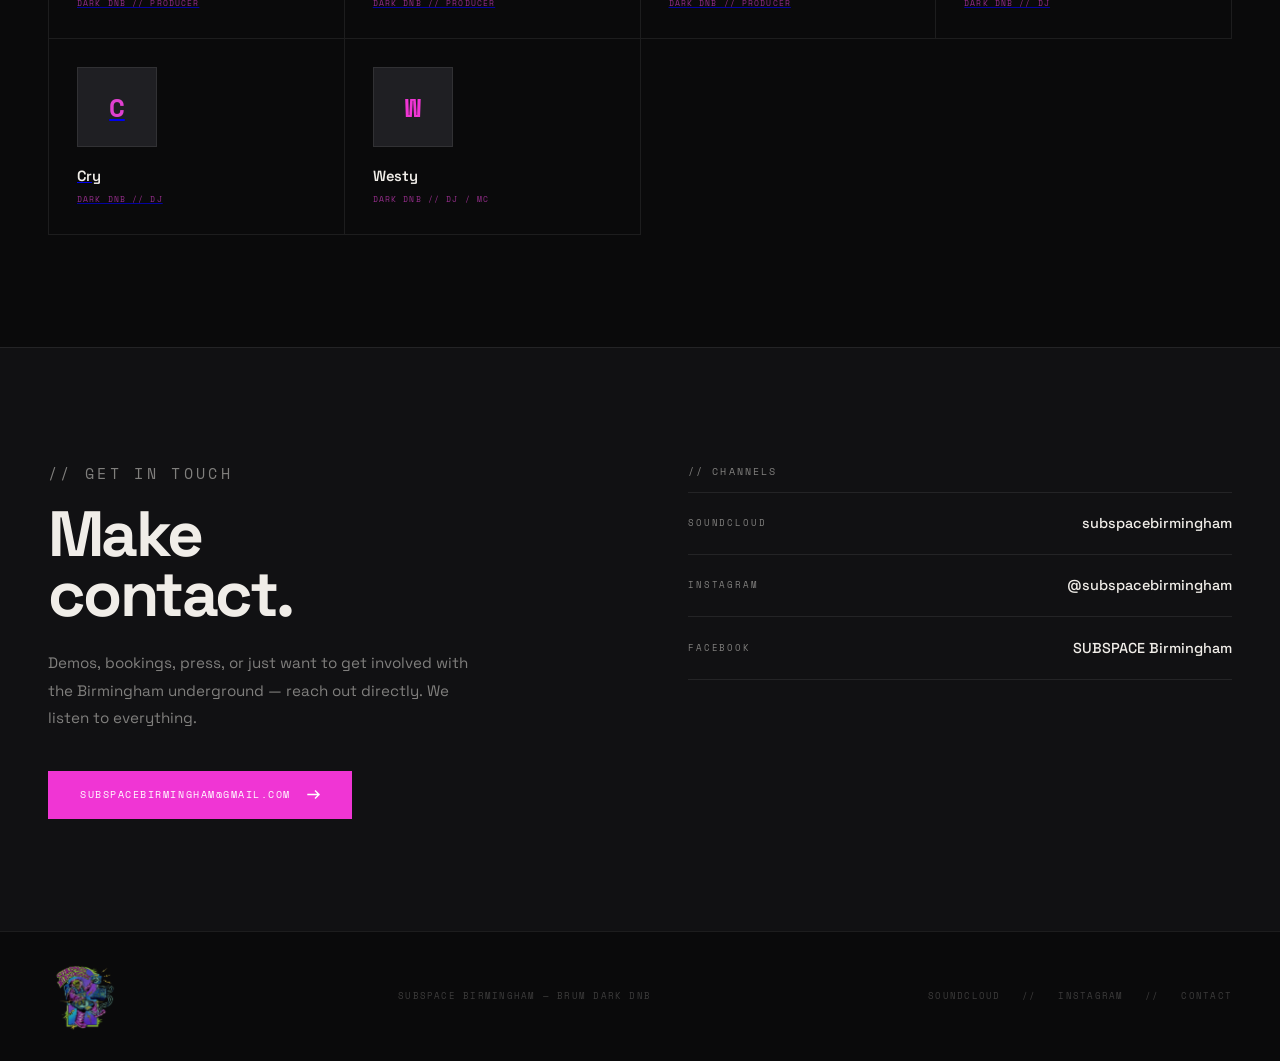
==== commit e7e5352f: "Multi-page site: Signal, Collective, Contact pages with dark theme, new artists, sessions, and event" ====
--- a/index.html
+++ b/index.html
@@ -8,1232 +8,28 @@
   <link rel="preconnect" href="https://fonts.googleapis.com">
   <link rel="preconnect" href="https://fonts.gstatic.com" crossorigin>
   <link href="https://fonts.googleapis.com/css2?family=Space+Grotesk:wght@300;400;500;600;700&family=Space+Mono:ital,wght@0,400;0,700;1,400&display=swap" rel="stylesheet">
-  <style>
-    /* ─── Reset ─────────────────────────────────────────────── */
-    *, *::before, *::after { margin: 0; padding: 0; box-sizing: border-box; }
-
-    :root {
-      --bg:           #f6f5f3;
-      --bg-2:         #edecea;
-      --bg-3:         #e4e2df;
-      --bg-4:         #dbd9d6;
-      --accent:       #f035d4;
-      --accent-dim:   rgba(240, 53, 212, 0.1);
-      --accent-hover: #ff55e8;
-      --pink:         #c038b8;
-      --pink-dim:     rgba(192, 56, 184, 0.12);
-      --pink-hover:   #d448ca;
-      --text:         #131210;
-      --text-muted:   rgba(19, 18, 16, 0.5);
-      --text-dim:     rgba(19, 18, 16, 0.25);
-      --border:       rgba(0, 0, 0, 0.08);
-      --border-hover: rgba(240, 53, 212, 0.18);
-      --font:         'Space Grotesk', sans-serif;
-      --mono:         'Space Mono', monospace;
-      --ease:         cubic-bezier(0.16, 1, 0.3, 1);
-      --ease-expo:    cubic-bezier(0.19, 1, 0.22, 1);
-    }
-
-    html { scroll-behavior: smooth; }
-
-    body {
-      background: var(--bg);
-      color: var(--text);
-      font-family: var(--font);
-      font-size: 16px;
-      line-height: 1.6;
-      overflow-x: hidden;
-      -webkit-font-smoothing: antialiased;
-      -moz-osx-font-smoothing: grayscale;
-    }
-
-    /* Grain — fixed, pointer-events-none, no scroll repaint */
-    body::after {
-      content: '';
-      position: fixed;
-      inset: 0;
-      z-index: 9999;
-      pointer-events: none;
-      opacity: 0.028;
-      background-image: url("data:image/svg+xml,%3Csvg xmlns='http://www.w3.org/2000/svg' width='256' height='256'%3E%3Cfilter id='n'%3E%3CfeTurbulence type='fractalNoise' baseFrequency='0.85' numOctaves='4' stitchTiles='stitch'/%3E%3C/filter%3E%3Crect width='100%25' height='100%25' filter='url(%23n)'/%3E%3C/svg%3E");
-      background-repeat: repeat;
-      background-size: 256px 256px;
-    }
-
-    /* ─── Shared ─────────────────────────────────────────────── */
-    .mono-label {
-      font-family: var(--mono);
-      font-size: 0.6rem;
-      letter-spacing: 0.22em;
-      text-transform: uppercase;
-      color: var(--text-muted);
-    }
-
-    /* section-header right labels get the pink */
-    .section-hd .mono-label,
-    .section-hd .mono-label-accent {
-      color: var(--pink);
-    }
-
-    .mono-label-accent {
-      font-family: var(--mono);
-      font-size: 0.6rem;
-      letter-spacing: 0.22em;
-      text-transform: uppercase;
-      color: var(--accent);
-    }
-
-    .page-max {
-      max-width: 1400px;
-      margin-inline: auto;
-    }
-
-    /* ─── Nav ─────────────────────────────────────────────────── */
-    .nav {
-      position: fixed;
-      top: 0; left: 0; right: 0;
-      z-index: 500;
-      display: flex;
-      align-items: center;
-      justify-content: space-between;
-      padding: 1.4rem 3rem;
-      border-bottom: 1px solid transparent;
-      transition:
-        background 0.5s var(--ease),
-        border-color 0.5s var(--ease),
-        backdrop-filter 0.5s;
-    }
-
-    .nav.scrolled {
-      background: rgba(246, 245, 243, 0.92);
-      backdrop-filter: blur(18px) saturate(1.2);
-      border-bottom-color: var(--border);
-    }
-
-    .nav-logo {
-      font-family: var(--mono);
-      font-size: 0.78rem;
-      font-weight: 700;
-      letter-spacing: 0.14em;
-      text-transform: uppercase;
-      color: var(--text);
-      text-decoration: none;
-    }
-
-    .nav-logo-mark {
-      color: var(--accent);
-    }
-
-    .nav-logo-img {
-      display: block;
-      width: 42px;
-      height: 42px;
-      object-fit: cover;
-      border-radius: 4px;
-      opacity: 0.92;
-      transition: opacity 0.2s;
-      flex-shrink: 0;
-    }
-
-    .nav-logo-img:hover { opacity: 1; }
-
-    .footer-logo-img {
-      display: block;
-      width: 52px;
-      height: 52px;
-      object-fit: cover;
-      border-radius: 4px;
-      opacity: 0.7;
-      transition: opacity 0.2s;
-      flex-shrink: 0;
-    }
-
-    .footer-logo-img:hover { opacity: 0.9; }
-
-    .nav-links {
-      display: flex;
-      gap: 2.25rem;
-      list-style: none;
-    }
-
-    .nav-links a {
-      font-family: var(--mono);
-      font-size: 0.58rem;
-      letter-spacing: 0.2em;
-      text-transform: uppercase;
-      color: var(--text-muted);
-      text-decoration: none;
-      transition: color 0.2s;
-    }
-
-    .nav-links a:hover { color: var(--text); }
-
-    /* ─── Hero ─────────────────────────────────────────────────── */
-    .hero {
-      position: relative;
-      min-height: 100dvh;
-      overflow: hidden;
-      display: flex;
-      align-items: center;
-      justify-content: center;
-    }
-
-    /* fullbleed video background */
-    .hero-video {
-      position: absolute;
-      inset: 0;
-      z-index: 0;
-      width: 100%;
-      height: 100%;
-      object-fit: cover;
-      object-position: center;
-      opacity: 0.35;
-    }
-
-    /* inward vignette — fades video hard into site bg on all edges */
-    .hero-vignette {
-      position: absolute;
-      inset: 0;
-      z-index: 1;
-      pointer-events: none;
-      background:
-        radial-gradient(
-          ellipse 90% 85% at 50% 50%,
-          transparent 30%,
-          rgba(246, 245, 243, 0.75) 62%,
-          var(--bg) 100%
-        );
-    }
-
-    /* atmospheric background */
-    .hero-atmosphere {
-      position: absolute;
-      inset: 0;
-      z-index: 2;
-      background:
-        radial-gradient(ellipse 60% 80% at 75% 55%, rgba(240, 53, 212, 0.04) 0%, transparent 55%),
-        radial-gradient(ellipse 40% 60% at 90% 85%, rgba(90, 60, 180, 0.06) 0%, transparent 50%);
-    }
-
-    /* subtle grid */
-    .hero-grid-lines {
-      position: absolute;
-      inset: 0;
-      z-index: 2;
-      background-image:
-        linear-gradient(rgba(255,255,255,0.018) 1px, transparent 1px),
-        linear-gradient(90deg, rgba(255,255,255,0.018) 1px, transparent 1px);
-      background-size: 60px 60px;
-      mask-image: radial-gradient(ellipse 60% 60% at 50% 50%, black 0%, transparent 70%);
-    }
-
-    /* decorative waveform right side */
-    .hero-freq {
-      position: absolute;
-      right: 0;
-      top: 0;
-      bottom: 0;
-      width: 42%;
-      z-index: 3;
-      display: flex;
-      align-items: center;
-      justify-content: center;
-      opacity: 0.045;
-    }
-
-    .hero-freq svg { width: 100%; height: 80%; }
-
-    .hero-content {
-      position: relative;
-      z-index: 4;
-      width: 100%;
-      padding: 8rem 3rem;
-      max-width: 1400px;
-      margin-inline: auto;
-      display: flex;
-      flex-direction: column;
-      align-items: center;
-      text-align: center;
-    }
-
-    .hero-eyebrow {
-      font-family: var(--mono);
-      font-size: 0.6rem;
-      letter-spacing: 0.28em;
-      text-transform: uppercase;
-      color: rgba(255, 255, 255, 0.65);
-      margin-bottom: 1.25rem;
-      opacity: 0;
-      transform: translateY(10px);
-      animation: fade-up 0.7s var(--ease) 0.15s forwards;
-    }
-
-    .hero-title {
-      font-size: clamp(3.5rem, 11vw, 10rem);
-      font-weight: 700;
-      line-height: 0.88;
-      letter-spacing: -0.04em;
-      color: #ffffff;
-      text-shadow: 0 2px 32px rgba(0, 0, 0, 0.18);
-      margin-bottom: 2.5rem;
-      opacity: 0;
-      transform: translateY(24px);
-      animation: fade-up 1s var(--ease) 0.3s forwards;
-    }
-
-    .hero-title .line-red {
-      color: var(--accent);
-      display: block;
-      text-shadow: 0 2px 24px rgba(0, 0, 0, 0.2);
-    }
-
-    .hero-base {
-      display: flex;
-      align-items: center;
-      justify-content: center;
-      gap: 3rem;
-      opacity: 0;
-      transform: translateY(12px);
-      animation: fade-up 0.8s var(--ease) 0.6s forwards;
-      flex-wrap: wrap;
-    }
-
-    .hero-desc {
-      max-width: 44ch;
-      text-align: center;
-    }
-
-    .hero-desc p {
-      font-size: 0.95rem;
-      color: rgba(255, 255, 255, 0.68);
-      line-height: 1.8;
-    }
-
-    .hero-meta-col {
-      text-align: center;
-      flex-shrink: 0;
-      display: flex;
-      flex-direction: row;
-      gap: 1.5rem;
-      align-items: center;
-    }
-
-    .hero-meta-col span {
-      font-family: var(--mono);
-      font-size: 0.58rem;
-      letter-spacing: 0.18em;
-      text-transform: uppercase;
-      color: rgba(255, 255, 255, 0.38);
-    }
-
-    /* vertical scroll line */
-    .hero-scroll-line {
-      position: absolute;
-      bottom: 2.5rem;
-      left: 50%;
-      transform: translateX(-50%);
-      width: 1px;
-      height: 50px;
-      background: linear-gradient(to bottom, transparent, var(--accent), transparent);
-      z-index: 5;
-      animation: pulse-line 2.8s ease-in-out infinite;
-    }
-
-    @keyframes pulse-line {
-      0%, 100% { opacity: 0.25; transform: translateX(-50%) scaleY(0.7); }
-      50%       { opacity: 1;    transform: translateX(-50%) scaleY(1); }
-    }
-
-    /* ─── Marquee ─────────────────────────────────────────────── */
-    .marquee-bar {
-      border-top: 1px solid var(--border);
-      border-bottom: 1px solid var(--border);
-      background: var(--bg-2);
-      overflow: hidden;
-      padding: 0.8rem 0;
-    }
-
-    .marquee-track {
-      display: flex;
-      white-space: nowrap;
-      animation: marquee-scroll 32s linear infinite;
-      will-change: transform;
-    }
-
-    .marquee-track:hover { animation-play-state: paused; }
-
-    .marquee-item {
-      font-family: var(--mono);
-      font-size: 0.58rem;
-      letter-spacing: 0.22em;
-      text-transform: uppercase;
-      color: var(--text-muted);
-      padding: 0 2.5rem;
-      display: flex;
-      align-items: center;
-      gap: 2rem;
-      flex-shrink: 0;
-    }
-
-    .marquee-dot {
-      width: 4px;
-      height: 4px;
-      border-radius: 50%;
-      background: var(--accent);
-    }
-
-    /* alternate marquee dots pink */
-    .marquee-item:nth-child(even) .marquee-dot {
-      background: var(--pink);
-      flex-shrink: 0;
-    }
-
-    @keyframes marquee-scroll {
-      from { transform: translateX(0); }
-      to   { transform: translateX(-50%); }
-    }
-
-    /* ─── Section base ────────────────────────────────────────── */
-    .section {
-      padding: 7rem 3rem;
-    }
-
-    .section-hd {
-      display: flex;
-      align-items: flex-start;
-      justify-content: space-between;
-      gap: 2rem;
-      margin-bottom: 4.5rem;
-    }
-
-    .section-title {
-      font-size: clamp(2.5rem, 5.5vw, 4.5rem);
-      font-weight: 700;
-      line-height: 0.95;
-      letter-spacing: -0.035em;
-    }
-
-    /* ─── Signal / About ──────────────────────────────────────── */
-    .about-grid {
-      display: grid;
-      grid-template-columns: 1fr 1.25fr;
-      gap: 6rem;
-      align-items: start;
-    }
-
-    /* CSS-art stand-in for a photo */
-    .about-visual {
-      position: relative;
-      /* stretch to match text column height; min clamps short viewports */
-      aspect-ratio: 3/4;
-      background: var(--bg-3);
-      border: 1px solid var(--border);
-      overflow: hidden;
-    }
-
-    .about-photo {
-      position: absolute;
-      inset: 0;
-      width: 100%;
-      height: 100%;
-      object-fit: cover;
-      /* keep the DJ lights cluster centred in the portrait crop */
-      object-position: center 55%;
-      display: block;
-      /* very slight desaturate so the lime palette reads over it */
-      filter: saturate(0.88) brightness(0.85);
-      transition: filter 0.4s;
-    }
-
-    .about-visual:hover .about-photo {
-      filter: saturate(1) brightness(0.95);
-    }
-
-    /* gradient veil so the label text stays legible */
-    .about-visual-overlay {
-      position: absolute;
-      inset: 0;
-      background: linear-gradient(
-        to bottom,
-        transparent 45%,
-        rgba(19, 18, 16, 0.55) 68%,
-        rgba(19, 18, 16, 0.88) 100%
-      );
-      pointer-events: none;
-    }
-
-    .about-visual-label {
-      position: absolute;
-      bottom: 2rem;
-      left: 2rem;
-      right: 2rem;
-    }
-
-    .about-visual-label p {
-      font-family: var(--mono);
-      font-size: 0.55rem;
-      letter-spacing: 0.22em;
-      text-transform: uppercase;
-      color: rgba(221, 221, 224, 0.55);
-      line-height: 2.2;
-    }
-
-    .about-text { padding-top: 0.5rem; }
-
-    .about-text h2 {
-      font-size: clamp(1.8rem, 3vw, 2.75rem);
-      font-weight: 700;
-      line-height: 1.1;
-      letter-spacing: -0.03em;
-      margin-bottom: 1.75rem;
-      margin-top: 1.25rem;
-    }
-
-    .about-text p {
-      font-size: 0.97rem;
-      color: var(--text-muted);
-      line-height: 1.85;
-      max-width: 52ch;
-      margin-bottom: 1.25rem;
-    }
-
-    .about-stats {
-      display: grid;
-      grid-template-columns: repeat(3, 1fr);
-      border-top: 1px solid var(--border);
-      border-left: 1px solid var(--border);
-      margin-top: 3rem;
-    }
-
-    .about-stat {
-      padding: 1.5rem 1.25rem;
-      border-right: 1px solid var(--border);
-      border-bottom: 1px solid var(--border);
-    }
-
-    .about-stat-num {
-      font-family: var(--mono);
-      font-size: 1.75rem;
-      font-weight: 700;
-      color: var(--text);
-      letter-spacing: -0.05em;
-      display: block;
-      margin-bottom: 0.3rem;
-    }
-
-    .about-stat-label {
-      font-family: var(--mono);
-      font-size: 0.55rem;
-      letter-spacing: 0.18em;
-      text-transform: uppercase;
-      color: var(--text-muted);
-    }
-
-    /* ─── Releases ─────────────────────────────────────────────── */
-    .releases-bg {
-      background: var(--bg-2);
-    }
-
-    .ep-block {
-      display: grid;
-      grid-template-columns: 1fr 1fr;
-      gap: 0;
-      border: 1px solid var(--border);
-      overflow: hidden;
-      margin-top: 1.5rem;
-    }
-
-    /* EP cover art — CSS-generated */
-    .ep-cover {
-      position: relative;
-      aspect-ratio: 1;
-      background: var(--bg-3);
-      overflow: hidden;
-    }
-
-    .ep-cover-base {
-      position: absolute;
-      inset: 0;
-      background:
-        radial-gradient(ellipse 70% 70% at 40% 60%, rgba(240, 53, 212, 0.08) 0%, transparent 55%),
-        linear-gradient(145deg, #e8e6e3 0%, #f0efed 55%, #e5e3e0 100%);
-    }
-
-    .ep-cover-img {
-      position: absolute;
-      inset: 0;
-      width: 100%;
-      height: 100%;
-      object-fit: cover;
-      object-position: center;
-      display: block;
-    }
-
-    .ep-cover-hatch {
-      position: absolute;
-      inset: 0;
-      background-image: repeating-linear-gradient(
-        -48deg,
-        transparent,
-        transparent 9px,
-        rgba(240, 53, 212, 0.035) 9px,
-        rgba(240, 53, 212, 0.035) 10px
-      );
-    }
-
-    .ep-cover-tag {
-      position: absolute;
-      top: 2rem;
-      left: 2rem;
-      font-family: var(--mono);
-      font-size: 0.5rem;
-      letter-spacing: 0.28em;
-      text-transform: uppercase;
-      color: var(--accent);
-      border: 1px solid var(--accent);
-      padding: 0.3rem 0.7rem;
-    }
-
-    .ep-cover-info {
-      position: absolute;
-      bottom: 2rem;
-      left: 2rem;
-      right: 2rem;
-    }
-
-    .ep-cover-info h3 {
-      font-size: clamp(1.2rem, 2.5vw, 1.65rem);
-      font-weight: 700;
-      letter-spacing: -0.03em;
-      color: var(--text);
-      line-height: 1.1;
-      margin-bottom: 0.5rem;
-    }
-
-    .ep-cover-info .ep-sub {
-      font-family: var(--mono);
-      font-size: 0.55rem;
-      letter-spacing: 0.2em;
-      text-transform: uppercase;
-      color: var(--text-muted);
-    }
-
-    .ep-details {
-      padding: 3rem;
-      border-left: 1px solid var(--border);
-      display: flex;
-      flex-direction: column;
-      justify-content: space-between;
-      gap: 2rem;
-    }
-
-    .ep-description p {
-      font-size: 0.95rem;
-      color: var(--text-muted);
-      line-height: 1.8;
-      max-width: 48ch;
-      margin-bottom: 2rem;
-    }
-
-    .tracklist { display: flex; flex-direction: column; }
-
-    .track {
-      display: grid;
-      grid-template-columns: 2rem 1fr 2rem;
-      align-items: center;
-      gap: 1.25rem;
-      padding: 0.85rem 0;
-      border-bottom: 1px solid var(--border);
-    }
-
-    .track:first-child { border-top: 1px solid var(--border); }
-
-    .track-n {
-      font-family: var(--mono);
-      font-size: 0.58rem;
-      color: var(--text-dim);
-      letter-spacing: 0.08em;
-    }
-
-    .track-info strong {
-      display: block;
-      font-size: 0.88rem;
-      font-weight: 600;
-      letter-spacing: 0.005em;
-      color: var(--text);
-      margin-bottom: 0.12rem;
-    }
-
-    .track-info span {
-      font-family: var(--mono);
-      font-size: 0.55rem;
-      letter-spacing: 0.14em;
-      text-transform: uppercase;
-      color: var(--text-muted);
-    }
-
-    .track-btn {
-      width: 28px;
-      height: 28px;
-      border: 1px solid var(--border);
-      border-radius: 50%;
-      display: flex;
-      align-items: center;
-      justify-content: center;
-      cursor: pointer;
-      background: none;
-      transition: border-color 0.2s, background 0.2s;
-      flex-shrink: 0;
-    }
-
-    .track-btn:hover {
-      border-color: var(--accent);
-      background: var(--accent-dim);
-    }
-
-    .track-btn svg {
-      width: 8px;
-      height: 9px;
-      fill: var(--text-muted);
-      margin-left: 1px;
-      transition: fill 0.2s;
-    }
-
-    .track-btn:hover svg { fill: var(--accent); }
-
-    .ep-cta {
-      display: inline-flex;
-      align-items: center;
-      gap: 1rem;
-      padding: 0.9rem 1.8rem;
-      background: var(--accent);
-      color: #fff;
-      font-family: var(--mono);
-      font-size: 0.6rem;
-      letter-spacing: 0.18em;
-      text-transform: uppercase;
-      text-decoration: none;
-      transition: background 0.2s, transform 0.1s;
-      align-self: flex-start;
-    }
-
-    .ep-cta:hover  { background: var(--accent-hover); }
-    .ep-cta:active { transform: scale(0.98) translateY(1px); }
-
-    /* ─── Latest Releases grid ──────────────────────────────────── */
-    .latest-hd {
-      display: flex;
-      align-items: center;
-      justify-content: space-between;
-      margin-top: 4rem;
-      margin-bottom: 1.5rem;
-    }
-
-    .latest-grid {
-      display: grid;
-      grid-template-columns: repeat(3, 1fr);
-      gap: 0;
-      border: 1px solid var(--border);
-      border-top: none;
-    }
-
-    .latest-card {
-      border-right: 1px solid var(--border);
-      transition: background 0.2s;
-      cursor: pointer;
-      text-decoration: none;
-      color: inherit;
-      display: block;
-    }
-
-    .latest-card:last-child { border-right: none; }
-    .latest-card:hover { background: var(--bg-3); }
-
-    .latest-artwork {
-      position: relative;
-      aspect-ratio: 1;
-      overflow: hidden;
-      background: var(--bg-4);
-      border-bottom: 1px solid var(--border);
-    }
-
-    .latest-artwork-img {
-      width: 100%;
-      height: 100%;
-      object-fit: cover;
-      display: block;
-      filter: saturate(0.7) brightness(0.88);
-      transition: filter 0.35s var(--ease), transform 0.5s var(--ease);
-    }
-
-    .latest-card:hover .latest-artwork-img {
-      filter: saturate(1) brightness(1);
-      transform: scale(1.03);
-    }
-
-    .latest-info {
-      padding: 1.25rem 1.5rem;
-    }
-
-    .latest-info strong {
-      display: block;
-      font-size: 0.88rem;
-      font-weight: 600;
-      letter-spacing: -0.01em;
-      color: var(--text);
-      margin-bottom: 0.3rem;
-    }
-
-    .latest-info .latest-artist {
-      font-family: var(--mono);
-      font-size: 0.55rem;
-      letter-spacing: 0.14em;
-      text-transform: uppercase;
-      color: var(--text-muted);
-      display: block;
-      margin-bottom: 0.5rem;
-    }
-
-    .latest-info .latest-tag {
-      font-family: var(--mono);
-      font-size: 0.5rem;
-      letter-spacing: 0.14em;
-      text-transform: uppercase;
-      color: var(--pink);
-      opacity: 0.75;
-    }
-
-    /* ─── Studio Sessions ─────────────────────────────────────── */
-    .sessions-intro {
-      font-size: 0.95rem;
-      color: var(--text-muted);
-      line-height: 1.85;
-      max-width: 50ch;
-      margin-bottom: 0;
-    }
-
-    .sessions-list {
-      margin-top: 3rem;
-      border-top: 1px solid var(--border);
-    }
-
-    .session-row {
-      display: grid;
-      grid-template-columns: 3rem 1fr auto;
-      align-items: center;
-      gap: 2rem;
-      padding: 1.85rem 0;
-      border-bottom: 1px solid var(--border);
-      position: relative;
-      cursor: pointer;
-      text-decoration: none;
-      color: inherit;
-    }
-
-    /* full-width hover fill */
-    .session-row::before {
-      content: '';
-      position: absolute;
-      inset: 0;
-      left: -3rem;
-      right: -3rem;
-      background: var(--bg-3);
-      opacity: 0;
-      transition: opacity 0.2s;
-      pointer-events: none;
-      z-index: 0;
-    }
-
-    .session-row:hover::before { opacity: 1; }
-
-    .session-row > * { position: relative; z-index: 1; }
-
-    .session-n {
-      font-family: var(--mono);
-      font-size: 0.58rem;
-      color: var(--text-dim);
-      letter-spacing: 0.1em;
-    }
-
-    .session-info h3 {
-      font-size: clamp(0.95rem, 1.8vw, 1.2rem);
-      font-weight: 600;
-      letter-spacing: -0.01em;
-      color: var(--text);
-      margin-bottom: 0.3rem;
-    }
-
-    .session-info p {
-      font-family: var(--mono);
-      font-size: 0.55rem;
-      letter-spacing: 0.16em;
-      text-transform: uppercase;
-      color: var(--text-muted);
-    }
-
-    .session-arrow {
-      font-family: var(--mono);
-      font-size: 0.58rem;
-      letter-spacing: 0.14em;
-      text-transform: uppercase;
-      color: var(--text-dim);
-      transition: color 0.2s;
-      white-space: nowrap;
-    }
-
-    .session-row:hover .session-arrow { color: var(--pink); }
-
-    /* ─── Events ───────────────────────────────────────────────── */
-    .events-bg { background: var(--bg-2); }
-
-    .events-grid {
-      display: grid;
-      grid-template-columns: 5fr 3fr;
-      gap: 1.5rem;
-    }
-
-    .event-card {
-      background: var(--bg-3);
-      border: 1px solid var(--border);
-      padding: 2.5rem;
-      position: relative;
-      overflow: hidden;
-      transition: border-color 0.3s;
-    }
-
-    .event-card:hover { border-color: var(--border-hover); }
-
-    /* accent top stripe on hover */
-    .event-card::after {
-      content: '';
-      position: absolute;
-      top: 0; left: 0; right: 0;
-      height: 2px;
-      background: var(--accent);
-      transform: scaleX(0);
-      transform-origin: left;
-      transition: transform 0.45s var(--ease);
-    }
-
-    .event-card:hover::after { transform: scaleX(1); }
-
-    .event-badge {
-      display: inline-block;
-      font-family: var(--mono);
-      font-size: 0.5rem;
-      letter-spacing: 0.22em;
-      text-transform: uppercase;
-      padding: 0.28rem 0.65rem;
-      border: 1px solid;
-      margin-bottom: 1.5rem;
-    }
-
-    .event-badge.past     { color: var(--text-dim);   border-color: var(--border); }
-    .event-badge.upcoming { color: var(--accent);      border-color: var(--accent); }
-
-    .event-card h3 {
-      font-size: clamp(1rem, 1.8vw, 1.3rem);
-      font-weight: 700;
-      letter-spacing: -0.02em;
-      line-height: 1.2;
-      color: var(--text);
-      margin-bottom: 0.85rem;
-    }
-
-    .event-meta {
-      font-family: var(--mono);
-      font-size: 0.56rem;
-      letter-spacing: 0.16em;
-      text-transform: uppercase;
-      color: var(--text-muted);
-      line-height: 2.2;
-    }
-
-    .event-tags {
-      display: flex;
-      flex-wrap: wrap;
-      gap: 0.5rem;
-      margin-top: 1.5rem;
-    }
-
-    .event-tag {
-      font-family: var(--mono);
-      font-size: 0.5rem;
-      letter-spacing: 0.12em;
-      text-transform: uppercase;
-      background: rgba(0,0,0,0.04);
-      border: 1px solid var(--border);
-      padding: 0.28rem 0.6rem;
-      color: var(--text-muted);
-    }
-
-    /* ─── Artists ──────────────────────────────────────────────── */
-    .artists-grid {
-      display: grid;
-      grid-template-columns: repeat(4, 1fr);
-      border-top: 1px solid var(--border);
-      border-left: 1px solid var(--border);
-      margin-top: 1rem;
-    }
-
-    .artist-cell {
-      border-right: 1px solid var(--border);
-      border-bottom: 1px solid var(--border);
-      padding: 1.75rem;
-      transition: background 0.2s;
-      cursor: default;
-    }
-
-    .artist-cell:hover { background: var(--bg-3); }
-
-    /* image wrapper — fixed square so real photos + initials stay consistent */
-    .artist-img-wrap {
-      width: 80px;
-      height: 80px;
-      margin-bottom: 1.15rem;
-      border: 1px solid var(--border);
-      background: var(--bg-4);
-      overflow: hidden;
-      position: relative;
-      transition: border-color 0.25s;
-    }
-
-    .artist-cell:hover .artist-img-wrap {
-      border-color: var(--border-hover);
-    }
-
-    /* real photo from SoundCloud CDN */
-    .artist-img {
-      width: 100%;
-      height: 100%;
-      object-fit: cover;
-      object-position: center top;
-      display: block;
-      filter: saturate(0.25) brightness(0.82);
-      transition: filter 0.4s var(--ease);
-    }
-
-    .artist-cell:hover .artist-img {
-      filter: saturate(1) brightness(1);
-    }
-
-    /* fallback initial block for artists without a found profile photo */
-    .artist-initial-wrap {
-      display: flex;
-      align-items: center;
-      justify-content: center;
-    }
-
-    .artist-initial {
-      font-family: var(--mono);
-      font-size: 1.6rem;
-      font-weight: 700;
-      letter-spacing: -0.02em;
-      /* alternate lime / pink per artist */
-    }
-
-    .artist-initial.lime { color: var(--accent); }
-    .artist-initial.pink { color: var(--pink); }
-
-    .artist-cell h4 {
-      font-size: 0.92rem;
-      font-weight: 600;
-      letter-spacing: -0.01em;
-      color: var(--text);
-      margin-bottom: 0.28rem;
-    }
-
-    /* role tag — pink */
-    .artist-cell p {
-      font-family: var(--mono);
-      font-size: 0.5rem;
-      letter-spacing: 0.14em;
-      text-transform: uppercase;
-      color: var(--pink);
-      opacity: 0.65;
-    }
-
-    /* ─── Contact / Footer ─────────────────────────────────────── */
-    .contact-bg {
-      background: var(--bg-2);
-      border-top: 1px solid var(--border);
-    }
-
-    .contact-grid {
-      display: grid;
-      grid-template-columns: 1fr 1fr;
-      gap: 6rem;
-      align-items: start;
-    }
-
-    .contact-left h2 {
-      font-size: clamp(2.5rem, 5vw, 4rem);
-      font-weight: 700;
-      line-height: 0.95;
-      letter-spacing: -0.04em;
-      margin-bottom: 1.5rem;
-      margin-top: 1rem;
-    }
-
-    .contact-left p {
-      font-size: 0.95rem;
-      color: var(--text-muted);
-      line-height: 1.8;
-      max-width: 44ch;
-    }
-
-    .contact-email-link {
-      display: inline-flex;
-      align-items: center;
-      gap: 1rem;
-      margin-top: 2.5rem;
-      padding: 1rem 2rem;
-      background: var(--accent);
-      color: #fff;
-      font-family: var(--mono);
-      font-size: 0.6rem;
-      letter-spacing: 0.16em;
-      text-transform: uppercase;
-      text-decoration: none;
-      transition: background 0.2s, transform 0.1s;
-    }
-
-    .contact-email-link:hover  { background: var(--accent-hover); }
-    .contact-email-link:active { transform: scale(0.98) translateY(1px); }
-
-    .socials {
-      padding-top: 0.25rem;
-    }
-
-    .socials-heading {
-      margin-bottom: 0.75rem;
-    }
-
-    .social-row {
-      display: flex;
-      align-items: center;
-      justify-content: space-between;
-      padding: 1.2rem 0;
-      border-bottom: 1px solid var(--border);
-      text-decoration: none;
-      transition: opacity 0.2s;
-    }
-
-    .social-row:first-of-type { border-top: 1px solid var(--border); }
-    .social-row:hover { opacity: 0.65; }
-
-    .social-platform {
-      font-family: var(--mono);
-      font-size: 0.58rem;
-      letter-spacing: 0.2em;
-      text-transform: uppercase;
-      color: var(--text-muted);
-    }
-
-    .social-handle {
-      font-size: 0.9rem;
-      font-weight: 500;
-      color: var(--text);
-    }
-
-    /* ─── Footer ────────────────────────────────────────────────── */
-    .site-footer {
-      background: var(--bg);
-      border-top: 1px solid var(--border);
-      padding: 1.75rem 3rem;
-    }
-
-    .footer-row {
-      max-width: 1400px;
-      margin-inline: auto;
-      display: flex;
-      align-items: center;
-      justify-content: space-between;
-    }
-
-    .footer-row p, .footer-row a {
-      font-family: var(--mono);
-      font-size: 0.55rem;
-      letter-spacing: 0.14em;
-      text-transform: uppercase;
-      color: var(--text-dim);
-      text-decoration: none;
-    }
-
-    .footer-row a:hover { color: var(--text-muted); }
-
-    /* ─── Reveal on scroll ─────────────────────────────────────── */
-    .reveal {
-      opacity: 0;
-      transform: translateY(20px);
-      transition: opacity 0.8s var(--ease), transform 0.8s var(--ease);
-    }
-
-    .reveal.visible {
-      opacity: 1;
-      transform: translateY(0);
-    }
-
-    .delay-1 { transition-delay: 0.08s; }
-    .delay-2 { transition-delay: 0.16s; }
-    .delay-3 { transition-delay: 0.24s; }
-    .delay-4 { transition-delay: 0.32s; }
-
-    /* ─── Animations ──────────────────────────────────────────── */
-    @keyframes fade-up {
-      to { opacity: 1; transform: translateY(0); }
-    }
-
-    /* ─── Mobile ──────────────────────────────────────────────── */
-    @media (max-width: 768px) {
-      .nav { padding: 1.2rem 1.5rem; }
-      .nav-links { display: none; }
-
-      .section { padding: 5rem 1.5rem; }
-      .hero-content { padding: 0 1.5rem 4.5rem; }
-
-      .hero-base  { flex-direction: column; align-items: flex-start; }
-      .hero-meta-col { text-align: left; }
-
-      .about-grid { grid-template-columns: 1fr; gap: 3rem; }
-      .about-visual { aspect-ratio: 16/9; }
-      .about-stats { grid-template-columns: 1fr 1fr; }
-
-      .ep-block   { grid-template-columns: 1fr; }
-      .ep-cover   { aspect-ratio: 16/9; }
-      .ep-details { border-left: none; border-top: 1px solid var(--border); padding: 2rem 1.5rem; }
-
-      .latest-grid  { grid-template-columns: 1fr; }
-      .latest-card  { border-right: none; border-bottom: 1px solid var(--border); }
-
-      .events-grid { grid-template-columns: 1fr; }
-
-      .artists-grid { grid-template-columns: 1fr 1fr; }
-
-      .contact-grid { grid-template-columns: 1fr; gap: 3.5rem; }
-
-      .site-footer { padding: 1.5rem; }
-      .footer-row  { flex-direction: column; gap: 0.5rem; text-align: center; }
-
-      .session-row { grid-template-columns: 2rem 1fr; }
-      .session-arrow { display: none; }
-    }
-  </style>
+  <link rel="stylesheet" href="assets/style.css">
 </head>
 <body>
 
+  <!-- ─── Splash ────────────────────────────────────────────── -->
+  <div id="splash" aria-hidden="true">
+    <div class="splash-inner">
+      <img src="assets/sbnewlogo.png" alt="Subspace Birmingham" class="splash-logo">
+      <span class="splash-label">Birmingham</span>
+      <div class="splash-pulse"></div>
+    </div>
+  </div>
+
   <!-- ─── Navigation ─────────────────────────────────────────── -->
   <nav class="nav" id="nav">
-    <a href="#hero">
-      <img src="assets/logo.jpg" alt="Subspace Birmingham" class="nav-logo-img">
+    <a href="index.html">
+      <img src="assets/sbnewlogo.png" alt="Subspace Birmingham" class="nav-logo-img">
     </a>
     <ul class="nav-links">
-      <li><a href="#about">Signal</a></li>
-      <li><a href="#releases">Releases</a></li>
-      <li><a href="#sessions">Sessions</a></li>
-      <li><a href="#events">Events</a></li>
-      <li><a href="#artists">Artists</a></li>
-      <li><a href="#contact">Contact</a></li>
+      <li><a href="signal.html">Signal</a></li>
+      <li><a href="collective.html">Collective</a></li>
+      <li><a href="contact.html">Contact</a></li>
     </ul>
   </nav>
 
@@ -1431,23 +227,10 @@
         <a href="https://soundcloud.com/subspacebirmingham" target="_blank" rel="noopener noreferrer" class="mono-label" style="text-decoration:none; transition: color 0.2s;" onmouseover="this.style.color='var(--text)'" onmouseout="this.style.color=''">All releases →</a>
       </div>
 
-      <!-- Latest Releases grid — artworks from SoundCloud CDN -->
       <div class="latest-grid">
-
-        <!-- MOURNE — LEDGER LP (most recent, Mar 2026) -->
-        <a
-          href="https://soundcloud.com/subspacebirmingham"
-          target="_blank"
-          rel="noopener noreferrer"
-          class="latest-card reveal"
-        >
+        <a href="https://soundcloud.com/subspacebirmingham/sets/mourne-ledger-lp" target="_blank" rel="noopener noreferrer" class="latest-card reveal">
           <div class="latest-artwork">
-            <img
-              src="https://i1.sndcdn.com/artworks-VwDSmxDwYIvjV8dr-2RCq4g-t500x500.jpg"
-              alt="Mourne — Ledger LP artwork"
-              class="latest-artwork-img"
-              loading="lazy"
-            >
+            <img src="https://i1.sndcdn.com/artworks-VwDSmxDwYIvjV8dr-2RCq4g-t500x500.jpg" alt="Mourne — Ledger LP artwork" class="latest-artwork-img" loading="lazy">
           </div>
           <div class="latest-info">
             <strong>Ledger LP</strong>
@@ -1455,21 +238,9 @@
             <span class="latest-tag">Subspace Birmingham — 2026</span>
           </div>
         </a>
-
-        <!-- Hickupz — Cusp (via Subspace Premieres) -->
-        <a
-          href="https://soundcloud.com/subspacebirmingham"
-          target="_blank"
-          rel="noopener noreferrer"
-          class="latest-card reveal delay-1"
-        >
+        <a href="https://soundcloud.com/subspacebirmingham/sets/cusp" target="_blank" rel="noopener noreferrer" class="latest-card reveal delay-1">
           <div class="latest-artwork">
-            <img
-              src="https://i1.sndcdn.com/artworks-fbt6uFqyF2mceJtX-oQTxew-t500x500.jpg"
-              alt="Hickupz — Cusp artwork"
-              class="latest-artwork-img"
-              loading="lazy"
-            >
+            <img src="https://i1.sndcdn.com/artworks-fbt6uFqyF2mceJtX-oQTxew-t500x500.jpg" alt="Hickupz — Cusp artwork" class="latest-artwork-img" loading="lazy">
           </div>
           <div class="latest-info">
             <strong>Cusp</strong>
@@ -1477,21 +248,9 @@
             <span class="latest-tag">Subspace Birmingham — Premiere</span>
           </div>
         </a>
-
-        <!-- ARMENEZ — Eventide (track now private; artwork via label page) -->
-        <a
-          href="https://soundcloud.com/armenez"
-          target="_blank"
-          rel="noopener noreferrer"
-          class="latest-card reveal delay-2"
-        >
+        <a href="https://soundcloud.com/armenez" target="_blank" rel="noopener noreferrer" class="latest-card reveal delay-2">
           <div class="latest-artwork">
-            <img
-              src="assets/armenez_eventide.jpg"
-              alt="Armenez — Eventide artwork"
-              class="latest-artwork-img"
-              loading="lazy"
-            >
+            <img src="assets/armenez_eventide.jpg" alt="Armenez — Eventide artwork" class="latest-artwork-img" loading="lazy">
           </div>
           <div class="latest-info">
             <strong>Eventide</strong>
@@ -1499,7 +258,6 @@
             <span class="latest-tag">Subspace Birmingham — 2024</span>
           </div>
         </a>
-
       </div>
     </div>
   </div>
@@ -1514,16 +272,56 @@
     <p class="sessions-intro reveal delay-1">Recorded live at After Dark. Raw sessions from the artists that define the Subspace sound — no edits, no polish. Just the frequencies as they fell.</p>
 
     <div class="sessions-list">
-      <a href="https://soundcloud.com/subspacebirmingham/hickupz-b2b-cry-w-westy" target="_blank" rel="noopener noreferrer" class="session-row reveal">
+      <a href="https://soundcloud.com/subspacebirmingham/beeney-b2b-br-a-le-w-n9ne-mouthy-subspace-cusp-420-stream" target="_blank" rel="noopener noreferrer" class="session-row reveal">
         <span class="session-n">01</span>
+        <div class="session-info">
+          <h3>Beeney B2B Br-A-Le w/ N9ne & Mouthy</h3>
+          <p>Subspace Cusp — 4/20 Stream</p>
+        </div>
+        <span class="session-arrow">Listen on SoundCloud →</span>
+      </a>
+      <a href="https://soundcloud.com/subspacebirmingham/001beeneyb2bnarsti3wmouthy" target="_blank" rel="noopener noreferrer" class="session-row reveal delay-1">
+        <span class="session-n">02</span>
+        <div class="session-info">
+          <h3>Beeney B2B Narsti3 w/ Mouthy</h3>
+          <p>Subspace Guest Mix — 001</p>
+        </div>
+        <span class="session-arrow">Listen on SoundCloud →</span>
+      </a>
+      <a href="https://soundcloud.com/subspacebirmingham/armenez-w-mouthy-subspace-eventide-stream" target="_blank" rel="noopener noreferrer" class="session-row reveal delay-2">
+        <span class="session-n">03</span>
+        <div class="session-info">
+          <h3>Armenez w/ Mouthy</h3>
+          <p>Subspace Eventide Stream</p>
+        </div>
+        <span class="session-arrow">Listen on SoundCloud →</span>
+      </a>
+      <a href="https://soundcloud.com/subspacebirmingham/beeney-b2b-brady-w-sox-gryhmez" target="_blank" rel="noopener noreferrer" class="session-row reveal delay-3">
+        <span class="session-n">04</span>
+        <div class="session-info">
+          <h3>Beeney B2B Brady w/ Sox & Gryhmez</h3>
+          <p>Subspace Eventide Stream</p>
+        </div>
+        <span class="session-arrow">Listen on SoundCloud →</span>
+      </a>
+      <a href="https://soundcloud.com/subspacebirmingham/hickupz-startah-n9ne-showerface-subspace-eventide-stream" target="_blank" rel="noopener noreferrer" class="session-row reveal">
+        <span class="session-n">05</span>
+        <div class="session-info">
+          <h3>Hickupz w/ Startah, N9ne & Showerface</h3>
+          <p>Subspace Eventide Stream</p>
+        </div>
+        <span class="session-arrow">Listen on SoundCloud →</span>
+      </a>
+      <a href="https://soundcloud.com/subspacebirmingham/hickupz-b2b-cry-w-westy" target="_blank" rel="noopener noreferrer" class="session-row reveal delay-1">
+        <span class="session-n">06</span>
         <div class="session-info">
           <h3>Hickupz B2B Cry w/ Westy</h3>
           <p>Subspace Studio Sessions — After Dark</p>
         </div>
         <span class="session-arrow">Listen on SoundCloud →</span>
       </a>
-      <a href="https://soundcloud.com/subspacebirmingham/konz-subspace-studio-sessions-part-2" target="_blank" rel="noopener noreferrer" class="session-row reveal delay-1">
-        <span class="session-n">02</span>
+      <a href="https://soundcloud.com/subspacebirmingham/konz-subspace-studio-sessions-part-2" target="_blank" rel="noopener noreferrer" class="session-row reveal delay-2">
+        <span class="session-n">07</span>
         <div class="session-info">
           <h3>Konz</h3>
           <p>Subspace Studio Sessions — Part 2</p>
@@ -1542,33 +340,36 @@
       </div>
 
       <div class="events-grid">
-        <div class="event-card reveal">
-          <span class="event-badge past">Past Event</span>
-          <h3>Drippyboi x Subspace Presents: Screamarts</h3>
+        <div class="event-card reveal" style="grid-column: 1 / -1;">
+          <span class="event-badge upcoming">Upcoming</span>
+          <h3>BLACKOUT</h3>
           <p class="event-meta">
-            21 / 04 / 2023<br>
-            Club PST — Birmingham<br>
-            Joint Presentation
+            08 / 05 / 2025<br>
+            The Four Horsemen — Bournemouth<br>
+            7PM – 2AM // £5 Entry
           </p>
           <div class="event-tags">
-            <span class="event-tag">Screamarts</span>
-            <span class="event-tag">Drippyboi</span>
+            <span class="event-tag">Dark DNB</span>
             <span class="event-tag">Subspace</span>
-            <span class="event-tag">Club PST</span>
-          </div>
-        </div>
-
-        <div class="event-card reveal delay-1">
-          <span class="event-badge upcoming">Stay Tuned</span>
-          <h3>More Events on the Way</h3>
-          <p class="event-meta">
-            Follow @subspacebirmingham<br>
-            for upcoming dates<br>
-            &nbsp;
-          </p>
-          <div class="event-tags">
-            <span class="event-tag">Birmingham</span>
-            <span class="event-tag">Dark DNB</span>
+            <span class="event-tag">Bournemouth</span>
+            <span class="event-tag">The Four Horsemen</span>
+          </div>
+          <a href="https://www.fatsoma.com/e/fp9bagdn/blackout" target="_blank" rel="noopener noreferrer" class="event-cta">
+            Buy Tickets — £5
+            <svg width="13" height="9" viewBox="0 0 13 9" fill="none" aria-hidden="true">
+              <path d="M8.5 1l3.5 3.5L8.5 8M1 4.5h11" stroke="currentColor" stroke-width="1.4" stroke-linecap="square"/>
+            </svg>
+          </a>
+        </div>
+      </div>
+
+      <div class="events-archive reveal">
+        <p class="mono-label-accent" style="margin-bottom: 1.5rem">// Archive</p>
+        <div class="archive-row">
+          <span class="event-badge past" style="margin-bottom: 0; flex-shrink: 0;">Past</span>
+          <div>
+            <strong>Drippyboi x Subspace Presents: Screamarts</strong>
+            <span>21 / 04 / 2023 — Club PST, Birmingham</span>
           </div>
         </div>
       </div>
@@ -1583,113 +384,69 @@
     </div>
 
     <div class="artists-grid">
-
-      <!-- Artorias — soundcloud.com/artoriasdnb -->
-      <div class="artist-cell reveal">
-        <div class="artist-img-wrap">
-          <img
-            src="https://i1.sndcdn.com/avatars-SrI6TpdIkrEs2QyK-LC0zRQ-t240x240.jpg"
-            alt="Artorias"
-            class="artist-img"
-            loading="lazy"
-            onerror="this.parentElement.classList.add('artist-initial-wrap'); this.outerHTML='<span class=\'artist-initial lime\'>A</span>'"
-          >
+      <a class="artist-cell reveal" href="https://soundcloud.com/subspacebirmingham" target="_blank" rel="noopener noreferrer">
+        <div class="artist-img-wrap">
+          <img src="assets/beeney.png" alt="Beeney" class="artist-img" loading="lazy" onerror="this.parentElement.classList.add('artist-initial-wrap'); this.outerHTML='<span class=\'artist-initial lime\'>B</span>'">
+        </div>
+        <h4>Beeney</h4>
+        <p>Dark DNB // DJ</p>
+      </a>
+      <a class="artist-cell reveal delay-1" href="https://soundcloud.com/jakeeq" target="_blank" rel="noopener noreferrer">
+        <div class="artist-img-wrap">
+          <img src="assets/jakeeq.png" alt="Jakeeq" class="artist-img" loading="lazy" onerror="this.parentElement.classList.add('artist-initial-wrap'); this.outerHTML='<span class=\'artist-initial pink\'>J</span>'">
+        </div>
+        <h4>Jakeeq</h4>
+        <p>Dark DNB // DJ / Producer</p>
+      </a>
+      <a class="artist-cell reveal delay-2" href="https://soundcloud.com/artoriasdnb" target="_blank" rel="noopener noreferrer">
+        <div class="artist-img-wrap">
+          <img src="https://i1.sndcdn.com/avatars-SrI6TpdIkrEs2QyK-LC0zRQ-t240x240.jpg" alt="Artorias" class="artist-img" loading="lazy" onerror="this.parentElement.classList.add('artist-initial-wrap'); this.outerHTML='<span class=\'artist-initial lime\'>A</span>'">
         </div>
         <h4>Artorias</h4>
         <p>Dark DNB // Producer</p>
-      </div>
-
-      <!-- Konz — soundcloud.com/sam-konz -->
-      <div class="artist-cell reveal delay-1">
-        <div class="artist-img-wrap">
-          <img
-            src="https://i1.sndcdn.com/avatars-ywWnMhibC4WdpwXD-GHgPwA-t240x240.jpg"
-            alt="Konz"
-            class="artist-img"
-            loading="lazy"
-            onerror="this.parentElement.classList.add('artist-initial-wrap'); this.outerHTML='<span class=\'artist-initial lime\'>K</span>'"
-          >
+      </a>
+      <a class="artist-cell reveal delay-1" href="https://soundcloud.com/sam-konz" target="_blank" rel="noopener noreferrer">
+        <div class="artist-img-wrap">
+          <img src="https://i1.sndcdn.com/avatars-ywWnMhibC4WdpwXD-GHgPwA-t240x240.jpg" alt="Konz" class="artist-img" loading="lazy" onerror="this.parentElement.classList.add('artist-initial-wrap'); this.outerHTML='<span class=\'artist-initial lime\'>K</span>'">
         </div>
         <h4>Konz</h4>
         <p>Dark DNB // DJ / Producer</p>
-      </div>
-
-      <!-- Perimita — soundcloud.com/perimita -->
-      <div class="artist-cell reveal delay-2">
-        <div class="artist-img-wrap">
-          <img
-            src="https://i1.sndcdn.com/avatars-YkE9kZPZo0aghYoH-j2UUmA-t240x240.jpg"
-            alt="Perimita"
-            class="artist-img"
-            loading="lazy"
-            onerror="this.parentElement.classList.add('artist-initial-wrap'); this.outerHTML='<span class=\'artist-initial pink\'>P</span>'"
-          >
+      </a>
+      <a class="artist-cell reveal delay-2" href="https://soundcloud.com/perimita" target="_blank" rel="noopener noreferrer">
+        <div class="artist-img-wrap">
+          <img src="https://i1.sndcdn.com/avatars-YkE9kZPZo0aghYoH-j2UUmA-t240x240.jpg" alt="Perimita" class="artist-img" loading="lazy" onerror="this.parentElement.classList.add('artist-initial-wrap'); this.outerHTML='<span class=\'artist-initial pink\'>P</span>'">
         </div>
         <h4>Perimita</h4>
         <p>Dark DNB // Producer</p>
-      </div>
-
-      <!-- Watz — soundcloud.com/bradley-james-watson -->
-      <div class="artist-cell reveal delay-3">
-        <div class="artist-img-wrap">
-          <img
-            src="https://i1.sndcdn.com/avatars-FKu7VLDeoCBTAtHj-NZpWKQ-t240x240.jpg"
-            alt="Watz"
-            class="artist-img"
-            loading="lazy"
-            onerror="this.parentElement.classList.add('artist-initial-wrap'); this.outerHTML='<span class=\'artist-initial lime\'>W</span>'"
-          >
+      </a>
+      <a class="artist-cell reveal delay-3" href="https://soundcloud.com/bradley-james-watson" target="_blank" rel="noopener noreferrer">
+        <div class="artist-img-wrap">
+          <img src="https://i1.sndcdn.com/avatars-FKu7VLDeoCBTAtHj-NZpWKQ-t240x240.jpg" alt="Watz" class="artist-img" loading="lazy" onerror="this.parentElement.classList.add('artist-initial-wrap'); this.outerHTML='<span class=\'artist-initial lime\'>W</span>'">
         </div>
         <h4>Watz</h4>
         <p>Dark DNB // Producer</p>
-      </div>
-
-      <!-- Armenez — soundcloud.com/armenez -->
-      <div class="artist-cell reveal">
-        <div class="artist-img-wrap">
-          <img
-            src="https://i1.sndcdn.com/avatars-dODQpzzBslilTm8k-Llm6pQ-t240x240.jpg"
-            alt="Armenez"
-            class="artist-img"
-            loading="lazy"
-            onerror="this.parentElement.classList.add('artist-initial-wrap'); this.outerHTML='<span class=\'artist-initial pink\'>A</span>'"
-          >
+      </a>
+      <a class="artist-cell reveal" href="https://soundcloud.com/armenez" target="_blank" rel="noopener noreferrer">
+        <div class="artist-img-wrap">
+          <img src="https://i1.sndcdn.com/avatars-dODQpzzBslilTm8k-Llm6pQ-t240x240.jpg" alt="Armenez" class="artist-img" loading="lazy" onerror="this.parentElement.classList.add('artist-initial-wrap'); this.outerHTML='<span class=\'artist-initial pink\'>A</span>'">
         </div>
         <h4>Armenez</h4>
         <p>Dark DNB // Producer</p>
-      </div>
-
-      <!-- Hickupz — soundcloud.com/hickupz-uk -->
-      <div class="artist-cell reveal delay-1">
-        <div class="artist-img-wrap">
-          <img
-            src="https://i1.sndcdn.com/avatars-nfJpUyClL9rjqDtD-nWzmkA-t240x240.jpg"
-            alt="Hickupz"
-            class="artist-img"
-            loading="lazy"
-            onerror="this.parentElement.classList.add('artist-initial-wrap'); this.outerHTML='<span class=\'artist-initial lime\'>H</span>'"
-          >
+      </a>
+      <a class="artist-cell reveal delay-1" href="https://soundcloud.com/hickupz-uk" target="_blank" rel="noopener noreferrer">
+        <div class="artist-img-wrap">
+          <img src="https://i1.sndcdn.com/avatars-nfJpUyClL9rjqDtD-nWzmkA-t240x240.jpg" alt="Hickupz" class="artist-img" loading="lazy" onerror="this.parentElement.classList.add('artist-initial-wrap'); this.outerHTML='<span class=\'artist-initial lime\'>H</span>'">
         </div>
         <h4>Hickupz</h4>
         <p>Dark DNB // DJ</p>
-      </div>
-
-      <!-- Cry — soundcloud.com/cry-uk -->
-      <div class="artist-cell reveal delay-2">
-        <div class="artist-img-wrap">
-          <img
-            src="https://i1.sndcdn.com/avatars-P61KtbHPv92t4NTQ-eEMyFw-t240x240.jpg"
-            alt="Cry"
-            class="artist-img"
-            loading="lazy"
-            onerror="this.parentElement.classList.add('artist-initial-wrap'); this.outerHTML='<span class=\'artist-initial pink\'>C</span>'"
-          >
+      </a>
+      <a class="artist-cell reveal delay-2" href="https://soundcloud.com/cry-uk" target="_blank" rel="noopener noreferrer">
+        <div class="artist-img-wrap">
+          <img src="https://i1.sndcdn.com/avatars-P61KtbHPv92t4NTQ-eEMyFw-t240x240.jpg" alt="Cry" class="artist-img" loading="lazy" onerror="this.parentElement.classList.add('artist-initial-wrap'); this.outerHTML='<span class=\'artist-initial pink\'>C</span>'">
         </div>
         <h4>Cry</h4>
         <p>Dark DNB // DJ</p>
-      </div>
-
-      <!-- Westy — no distinct profile confirmed, initial block -->
+      </a>
       <div class="artist-cell reveal delay-3">
         <div class="artist-img-wrap artist-initial-wrap">
           <span class="artist-initial lime">W</span>
@@ -1697,7 +454,6 @@
         <h4>Westy</h4>
         <p>Dark DNB // DJ / MC</p>
       </div>
-
     </div>
   </section>
 
@@ -1739,14 +495,14 @@
   <!-- ─── Footer ───────────────────────────────────────────────── -->
   <footer class="site-footer">
     <div class="footer-row">
-      <img src="assets/logo.jpg" alt="Subspace Birmingham" class="footer-logo-img">
+      <img src="assets/sbnewlogo.png" alt="Subspace Birmingham" class="footer-logo-img">
       <p>SUBSPACE Birmingham — Brum Dark DNB</p>
       <p>
         <a href="https://soundcloud.com/subspacebirmingham" target="_blank" rel="noopener noreferrer">SoundCloud</a>
         &nbsp;&nbsp;//&nbsp;&nbsp;
         <a href="https://www.instagram.com/subspacebirmingham/" target="_blank" rel="noopener noreferrer">Instagram</a>
         &nbsp;&nbsp;//&nbsp;&nbsp;
-        <a href="mailto:subspacebirmingham@gmail.com">Contact</a>
+        <a href="contact.html">Contact</a>
       </p>
     </div>
   </footer>
@@ -1759,7 +515,7 @@
       nav.classList.toggle('scrolled', window.scrollY > 60);
     }, { passive: true });
 
-    // Scroll reveal via IntersectionObserver
+    // Scroll reveal
     const reveals = document.querySelectorAll('.reveal');
     const revealObserver = new IntersectionObserver((entries) => {
       entries.forEach(entry => {
@@ -1769,8 +525,14 @@
         }
       });
     }, { threshold: 0.08, rootMargin: '0px 0px -32px 0px' });
-
     reveals.forEach(el => revealObserver.observe(el));
+
+    // Track play buttons — open SoundCloud in new tab
+    document.querySelectorAll('.track-btn').forEach(btn => {
+      btn.addEventListener('click', () => {
+        window.open('https://soundcloud.com/subspacebirmingham', '_blank', 'noopener,noreferrer');
+      });
+    });
 
     // Hero frequency waveform — random bar heights
     (function buildWaveform() {
@@ -1790,14 +552,23 @@
       svg.innerHTML = d;
     })();
 
-    // Track play buttons — open SoundCloud in new tab
-    document.querySelectorAll('.track-btn').forEach(btn => {
-      btn.addEventListener('click', () => {
-        window.open('https://soundcloud.com/subspacebirmingham', '_blank', 'noopener,noreferrer');
-      });
-    });
-
-    // latest-card links are native <a> elements — no extra JS needed
+    // ─── Splash ───────────────────────────────────────────────────
+    (function() {
+      const splash = document.getElementById('splash');
+      document.body.classList.add('splash-active');
+      function dismiss() {
+        splash.classList.add('splash-out');
+        document.body.classList.remove('splash-active');
+        sessionStorage.setItem('sb_entered', '1');
+        splash.addEventListener('transitionend', () => splash.remove(), { once: true });
+      }
+      if (sessionStorage.getItem('sb_entered')) {
+        setTimeout(dismiss, 1200);
+      } else {
+        splash.addEventListener('click', dismiss);
+        document.addEventListener('keydown', dismiss, { once: true });
+      }
+    })();
   </script>
 </body>
 </html>
--- a/assets/style.css
+++ b/assets/style.css
@@ -0,0 +1,1344 @@
+/* ─── Reset ─────────────────────────────────────────────── */
+*, *::before, *::after { margin: 0; padding: 0; box-sizing: border-box; }
+
+:root {
+  --bg:           #0a0a0b;
+  --bg-2:         #111113;
+  --bg-3:         #18181b;
+  --bg-4:         #1f1f23;
+  --accent:       #f035d4;
+  --accent-dim:   rgba(240, 53, 212, 0.12);
+  --accent-hover: #ff55e8;
+  --pink:         #e040d0;
+  --pink-dim:     rgba(224, 64, 208, 0.15);
+  --pink-hover:   #ee55dd;
+  --text:         #f0ede8;
+  --text-muted:   rgba(240, 237, 232, 0.5);
+  --text-dim:     rgba(240, 237, 232, 0.22);
+  --border:       rgba(255, 255, 255, 0.08);
+  --border-hover: rgba(240, 53, 212, 0.3);
+  --font:         'Space Grotesk', sans-serif;
+  --mono:         'Space Mono', monospace;
+  --ease:         cubic-bezier(0.16, 1, 0.3, 1);
+  --ease-expo:    cubic-bezier(0.19, 1, 0.22, 1);
+}
+
+html { scroll-behavior: smooth; }
+
+body {
+  background: var(--bg);
+  color: var(--text);
+  font-family: var(--font);
+  font-size: 16px;
+  line-height: 1.6;
+  overflow-x: hidden;
+  -webkit-font-smoothing: antialiased;
+  -moz-osx-font-smoothing: grayscale;
+}
+
+/* Grain — fixed, pointer-events-none, no scroll repaint */
+body::after {
+  content: '';
+  position: fixed;
+  inset: 0;
+  z-index: 9999;
+  pointer-events: none;
+  opacity: 0.055;
+  background-image: url("data:image/svg+xml,%3Csvg xmlns='http://www.w3.org/2000/svg' width='256' height='256'%3E%3Cfilter id='n'%3E%3CfeTurbulence type='fractalNoise' baseFrequency='0.85' numOctaves='4' stitchTiles='stitch'/%3E%3C/filter%3E%3Crect width='100%25' height='100%25' filter='url(%23n)'/%3E%3C/svg%3E");
+  background-repeat: repeat;
+  background-size: 256px 256px;
+}
+
+/* ─── Shared ─────────────────────────────────────────────── */
+.mono-label {
+  font-family: var(--mono);
+  font-size: 0.6rem;
+  letter-spacing: 0.22em;
+  text-transform: uppercase;
+  color: var(--text-muted);
+}
+
+/* section-header right labels get the pink */
+.section-hd .mono-label,
+.section-hd .mono-label-accent {
+  color: var(--pink);
+}
+
+.mono-label-accent {
+  font-family: var(--mono);
+  font-size: 0.6rem;
+  letter-spacing: 0.22em;
+  text-transform: uppercase;
+  color: var(--accent);
+}
+
+.page-max {
+  max-width: 1400px;
+  margin-inline: auto;
+}
+
+/* ─── Nav ─────────────────────────────────────────────────── */
+.nav {
+  position: fixed;
+  top: 0; left: 0; right: 0;
+  z-index: 500;
+  display: flex;
+  align-items: center;
+  justify-content: space-between;
+  padding: 1.4rem 3rem;
+  border-bottom: 1px solid transparent;
+  transition:
+    background 0.5s var(--ease),
+    border-color 0.5s var(--ease),
+    backdrop-filter 0.5s;
+}
+
+.nav.scrolled {
+  background: rgba(10, 10, 11, 0.92);
+  backdrop-filter: blur(18px) saturate(1.2);
+  border-bottom-color: var(--border);
+}
+
+.nav-logo {
+  font-family: var(--mono);
+  font-size: 0.78rem;
+  font-weight: 700;
+  letter-spacing: 0.14em;
+  text-transform: uppercase;
+  color: var(--text);
+  text-decoration: none;
+}
+
+.nav-logo-mark {
+  color: var(--accent);
+}
+
+.nav-logo-img {
+  display: block;
+  width: 59px;
+  height: 59px;
+  object-fit: cover;
+  border-radius: 4px;
+  opacity: 0.92;
+  transition: opacity 0.2s;
+  flex-shrink: 0;
+}
+
+.nav-logo-img:hover { opacity: 1; }
+
+.footer-logo-img {
+  display: block;
+  width: 73px;
+  height: 73px;
+  object-fit: cover;
+  border-radius: 4px;
+  opacity: 0.7;
+  transition: opacity 0.2s;
+  flex-shrink: 0;
+}
+
+.footer-logo-img:hover { opacity: 0.9; }
+
+.nav-links {
+  display: flex;
+  gap: 2.25rem;
+  list-style: none;
+}
+
+.nav-links a {
+  font-family: var(--mono);
+  font-size: 0.58rem;
+  letter-spacing: 0.2em;
+  text-transform: uppercase;
+  color: var(--text-muted);
+  text-decoration: none;
+  transition: color 0.2s;
+}
+
+.nav-links a:hover { color: var(--text); }
+
+.nav-links a[aria-current="page"] { color: var(--text); }
+
+/* ─── Hero ─────────────────────────────────────────────────── */
+.hero {
+  position: relative;
+  min-height: 100dvh;
+  overflow: hidden;
+  display: flex;
+  align-items: center;
+  justify-content: center;
+}
+
+/* fullbleed video background */
+.hero-video {
+  position: absolute;
+  inset: 0;
+  z-index: 0;
+  width: 100%;
+  height: 100%;
+  object-fit: cover;
+  object-position: center;
+  opacity: 0.55;
+}
+
+/* inward vignette — fades video hard into site bg on all edges */
+.hero-vignette {
+  position: absolute;
+  inset: 0;
+  z-index: 1;
+  pointer-events: none;
+  background:
+    radial-gradient(
+      ellipse 90% 85% at 50% 50%,
+      transparent 30%,
+      rgba(10, 10, 11, 0.75) 62%,
+      var(--bg) 100%
+    );
+}
+
+/* atmospheric background */
+.hero-atmosphere {
+  position: absolute;
+  inset: 0;
+  z-index: 2;
+  background:
+    radial-gradient(ellipse 60% 80% at 75% 55%, rgba(240, 53, 212, 0.04) 0%, transparent 55%),
+    radial-gradient(ellipse 40% 60% at 90% 85%, rgba(90, 60, 180, 0.06) 0%, transparent 50%);
+}
+
+/* subtle grid */
+.hero-grid-lines {
+  position: absolute;
+  inset: 0;
+  z-index: 2;
+  background-image:
+    linear-gradient(rgba(255,255,255,0.018) 1px, transparent 1px),
+    linear-gradient(90deg, rgba(255,255,255,0.018) 1px, transparent 1px);
+  background-size: 60px 60px;
+  mask-image: radial-gradient(ellipse 60% 60% at 50% 50%, black 0%, transparent 70%);
+}
+
+/* decorative waveform right side */
+.hero-freq {
+  position: absolute;
+  right: 0;
+  top: 0;
+  bottom: 0;
+  width: 42%;
+  z-index: 3;
+  display: flex;
+  align-items: center;
+  justify-content: center;
+  opacity: 0.045;
+}
+
+.hero-freq svg { width: 100%; height: 80%; }
+
+.hero-content {
+  position: relative;
+  z-index: 4;
+  width: 100%;
+  padding: 8rem 3rem;
+  max-width: 1400px;
+  margin-inline: auto;
+  display: flex;
+  flex-direction: column;
+  align-items: center;
+  text-align: center;
+}
+
+.hero-eyebrow {
+  font-family: var(--mono);
+  font-size: 0.6rem;
+  letter-spacing: 0.28em;
+  text-transform: uppercase;
+  color: rgba(255, 255, 255, 0.65);
+  margin-bottom: 1.25rem;
+  opacity: 0;
+  transform: translateY(10px);
+  animation: fade-up 0.7s var(--ease) 0.15s forwards;
+}
+
+.hero-title {
+  font-size: clamp(3.5rem, 11vw, 10rem);
+  font-weight: 700;
+  line-height: 0.88;
+  letter-spacing: -0.04em;
+  color: #ffffff;
+  text-shadow: 0 2px 32px rgba(0, 0, 0, 0.18);
+  margin-bottom: 2.5rem;
+  opacity: 0;
+  transform: translateY(24px);
+  animation: fade-up 1s var(--ease) 0.3s forwards;
+}
+
+.hero-title .line-red {
+  color: var(--accent);
+  display: block;
+  text-shadow: 0 2px 24px rgba(0, 0, 0, 0.2);
+}
+
+.hero-base {
+  display: flex;
+  align-items: center;
+  justify-content: center;
+  gap: 3rem;
+  opacity: 0;
+  transform: translateY(12px);
+  animation: fade-up 0.8s var(--ease) 0.6s forwards;
+  flex-wrap: wrap;
+}
+
+.hero-desc {
+  max-width: 44ch;
+  text-align: center;
+}
+
+.hero-desc p {
+  font-size: 0.95rem;
+  color: rgba(255, 255, 255, 0.68);
+  line-height: 1.8;
+}
+
+.hero-meta-col {
+  text-align: center;
+  flex-shrink: 0;
+  display: flex;
+  flex-direction: row;
+  gap: 1.5rem;
+  align-items: center;
+}
+
+.hero-meta-col span {
+  font-family: var(--mono);
+  font-size: 0.58rem;
+  letter-spacing: 0.18em;
+  text-transform: uppercase;
+  color: rgba(255, 255, 255, 0.38);
+}
+
+/* vertical scroll line */
+.hero-scroll-line {
+  position: absolute;
+  bottom: 2.5rem;
+  left: 50%;
+  transform: translateX(-50%);
+  width: 1px;
+  height: 50px;
+  background: linear-gradient(to bottom, transparent, var(--accent), transparent);
+  z-index: 5;
+  animation: pulse-line 2.8s ease-in-out infinite;
+}
+
+@keyframes pulse-line {
+  0%, 100% { opacity: 0.25; transform: translateX(-50%) scaleY(0.7); }
+  50%       { opacity: 1;    transform: translateX(-50%) scaleY(1); }
+}
+
+/* ─── Marquee ─────────────────────────────────────────────── */
+.marquee-bar {
+  border-top: 1px solid var(--border);
+  border-bottom: 1px solid var(--border);
+  background: var(--bg-2);
+  overflow: hidden;
+  padding: 0.8rem 0;
+}
+
+.marquee-track {
+  display: flex;
+  white-space: nowrap;
+  animation: marquee-scroll 32s linear infinite;
+  will-change: transform;
+}
+
+.marquee-track:hover { animation-play-state: paused; }
+
+.marquee-item {
+  font-family: var(--mono);
+  font-size: 0.58rem;
+  letter-spacing: 0.22em;
+  text-transform: uppercase;
+  color: var(--text-muted);
+  padding: 0 2.5rem;
+  display: flex;
+  align-items: center;
+  gap: 2rem;
+  flex-shrink: 0;
+}
+
+.marquee-dot {
+  width: 4px;
+  height: 4px;
+  border-radius: 50%;
+  background: var(--accent);
+}
+
+/* alternate marquee dots pink */
+.marquee-item:nth-child(even) .marquee-dot {
+  background: var(--pink);
+  flex-shrink: 0;
+}
+
+@keyframes marquee-scroll {
+  from { transform: translateX(0); }
+  to   { transform: translateX(-50%); }
+}
+
+/* ─── Section base ────────────────────────────────────────── */
+.section {
+  padding: 7rem 3rem;
+}
+
+.section-hd {
+  display: flex;
+  align-items: flex-start;
+  justify-content: space-between;
+  gap: 2rem;
+  margin-bottom: 4.5rem;
+}
+
+.section-title {
+  font-size: clamp(2.5rem, 5.5vw, 4.5rem);
+  font-weight: 700;
+  line-height: 0.95;
+  letter-spacing: -0.035em;
+}
+
+/* ─── Signal / About ──────────────────────────────────────── */
+.about-grid {
+  display: grid;
+  grid-template-columns: 1fr 1.25fr;
+  gap: 6rem;
+  align-items: start;
+}
+
+/* CSS-art stand-in for a photo */
+.about-visual {
+  position: relative;
+  /* stretch to match text column height; min clamps short viewports */
+  aspect-ratio: 3/4;
+  background: var(--bg-3);
+  border: 1px solid var(--border);
+  overflow: hidden;
+}
+
+.about-photo {
+  position: absolute;
+  inset: 0;
+  width: 100%;
+  height: 100%;
+  object-fit: cover;
+  /* keep the DJ lights cluster centred in the portrait crop */
+  object-position: center 55%;
+  display: block;
+  /* very slight desaturate so the lime palette reads over it */
+  filter: saturate(0.88) brightness(0.85);
+  transition: filter 0.4s;
+}
+
+.about-visual:hover .about-photo {
+  filter: saturate(1) brightness(0.95);
+}
+
+/* gradient veil so the label text stays legible */
+.about-visual-overlay {
+  position: absolute;
+  inset: 0;
+  background: linear-gradient(
+    to bottom,
+    transparent 45%,
+    rgba(19, 18, 16, 0.55) 68%,
+    rgba(19, 18, 16, 0.88) 100%
+  );
+  pointer-events: none;
+}
+
+.about-visual-label {
+  position: absolute;
+  bottom: 2rem;
+  left: 2rem;
+  right: 2rem;
+}
+
+.about-visual-label p {
+  font-family: var(--mono);
+  font-size: 0.55rem;
+  letter-spacing: 0.22em;
+  text-transform: uppercase;
+  color: rgba(221, 221, 224, 0.55);
+  line-height: 2.2;
+}
+
+.about-text { padding-top: 0.5rem; }
+
+.about-text h2 {
+  font-size: clamp(1.8rem, 3vw, 2.75rem);
+  font-weight: 700;
+  line-height: 1.1;
+  letter-spacing: -0.03em;
+  margin-bottom: 1.75rem;
+  margin-top: 1.25rem;
+}
+
+.about-text p {
+  font-size: 0.97rem;
+  color: var(--text-muted);
+  line-height: 1.85;
+  max-width: 52ch;
+  margin-bottom: 1.25rem;
+}
+
+.about-stats {
+  display: grid;
+  grid-template-columns: repeat(3, 1fr);
+  border-top: 1px solid var(--border);
+  border-left: 1px solid var(--border);
+  margin-top: 3rem;
+}
+
+.about-stat {
+  padding: 1.5rem 1.25rem;
+  border-right: 1px solid var(--border);
+  border-bottom: 1px solid var(--border);
+}
+
+.about-stat-num {
+  font-family: var(--mono);
+  font-size: 1.75rem;
+  font-weight: 700;
+  color: var(--text);
+  letter-spacing: -0.05em;
+  display: block;
+  margin-bottom: 0.3rem;
+}
+
+.about-stat-label {
+  font-family: var(--mono);
+  font-size: 0.55rem;
+  letter-spacing: 0.18em;
+  text-transform: uppercase;
+  color: var(--text-muted);
+}
+
+/* ─── Releases ─────────────────────────────────────────────── */
+.releases-bg {
+  background: var(--bg-2);
+}
+
+.ep-block {
+  display: grid;
+  grid-template-columns: 1fr 1fr;
+  gap: 0;
+  border: 1px solid var(--border);
+  overflow: hidden;
+  margin-top: 1.5rem;
+}
+
+/* EP cover art — CSS-generated */
+.ep-cover {
+  position: relative;
+  aspect-ratio: 1;
+  background: var(--bg-3);
+  overflow: hidden;
+}
+
+.ep-cover-base {
+  position: absolute;
+  inset: 0;
+  background:
+    radial-gradient(ellipse 70% 70% at 40% 60%, rgba(240, 53, 212, 0.12) 0%, transparent 55%),
+    linear-gradient(145deg, #141416 0%, #1a1a1e 55%, #111113 100%);
+}
+
+.ep-cover-img {
+  position: absolute;
+  inset: 0;
+  width: 100%;
+  height: 100%;
+  object-fit: cover;
+  object-position: center;
+  display: block;
+}
+
+.ep-cover-hatch {
+  position: absolute;
+  inset: 0;
+  background-image: repeating-linear-gradient(
+    -48deg,
+    transparent,
+    transparent 9px,
+    rgba(240, 53, 212, 0.035) 9px,
+    rgba(240, 53, 212, 0.035) 10px
+  );
+}
+
+.ep-cover-tag {
+  position: absolute;
+  top: 2rem;
+  left: 2rem;
+  font-family: var(--mono);
+  font-size: 0.5rem;
+  letter-spacing: 0.28em;
+  text-transform: uppercase;
+  color: var(--accent);
+  border: 1px solid var(--accent);
+  padding: 0.3rem 0.7rem;
+}
+
+.ep-cover-info {
+  position: absolute;
+  bottom: 2rem;
+  left: 2rem;
+  right: 2rem;
+}
+
+.ep-cover-info h3 {
+  font-size: clamp(1.2rem, 2.5vw, 1.65rem);
+  font-weight: 700;
+  letter-spacing: -0.03em;
+  color: var(--text);
+  line-height: 1.1;
+  margin-bottom: 0.5rem;
+}
+
+.ep-cover-info .ep-sub {
+  font-family: var(--mono);
+  font-size: 0.55rem;
+  letter-spacing: 0.2em;
+  text-transform: uppercase;
+  color: var(--text-muted);
+}
+
+.ep-details {
+  padding: 3rem;
+  border-left: 1px solid var(--border);
+  display: flex;
+  flex-direction: column;
+  justify-content: space-between;
+  gap: 2rem;
+}
+
+.ep-description p {
+  font-size: 0.95rem;
+  color: var(--text-muted);
+  line-height: 1.8;
+  max-width: 48ch;
+  margin-bottom: 2rem;
+}
+
+.tracklist { display: flex; flex-direction: column; }
+
+.track {
+  display: grid;
+  grid-template-columns: 2rem 1fr 2rem;
+  align-items: center;
+  gap: 1.25rem;
+  padding: 0.85rem 0;
+  border-bottom: 1px solid var(--border);
+}
+
+.track:first-child { border-top: 1px solid var(--border); }
+
+.track-n {
+  font-family: var(--mono);
+  font-size: 0.58rem;
+  color: var(--text-dim);
+  letter-spacing: 0.08em;
+}
+
+.track-info strong {
+  display: block;
+  font-size: 0.88rem;
+  font-weight: 600;
+  letter-spacing: 0.005em;
+  color: var(--text);
+  margin-bottom: 0.12rem;
+}
+
+.track-info span {
+  font-family: var(--mono);
+  font-size: 0.55rem;
+  letter-spacing: 0.14em;
+  text-transform: uppercase;
+  color: var(--text-muted);
+}
+
+.track-btn {
+  width: 28px;
+  height: 28px;
+  border: 1px solid var(--border);
+  border-radius: 50%;
+  display: flex;
+  align-items: center;
+  justify-content: center;
+  cursor: pointer;
+  background: none;
+  transition: border-color 0.2s, background 0.2s;
+  flex-shrink: 0;
+}
+
+.track-btn:hover {
+  border-color: var(--accent);
+  background: var(--accent-dim);
+}
+
+.track-btn svg {
+  width: 8px;
+  height: 9px;
+  fill: var(--text-muted);
+  margin-left: 1px;
+  transition: fill 0.2s;
+}
+
+.track-btn:hover svg { fill: var(--accent); }
+
+.ep-cta {
+  display: inline-flex;
+  align-items: center;
+  gap: 1rem;
+  padding: 0.9rem 1.8rem;
+  background: var(--accent);
+  color: #fff;
+  font-family: var(--mono);
+  font-size: 0.6rem;
+  letter-spacing: 0.18em;
+  text-transform: uppercase;
+  text-decoration: none;
+  transition: background 0.2s, transform 0.1s;
+  align-self: flex-start;
+}
+
+.ep-cta:hover  { background: var(--accent-hover); }
+.ep-cta:active { transform: scale(0.98) translateY(1px); }
+
+/* ─── Latest Releases grid ──────────────────────────────────── */
+.latest-hd {
+  display: flex;
+  align-items: center;
+  justify-content: space-between;
+  margin-top: 4rem;
+  margin-bottom: 1.5rem;
+}
+
+.latest-grid {
+  display: grid;
+  grid-template-columns: repeat(3, 1fr);
+  gap: 0;
+  border: 1px solid var(--border);
+  border-top: none;
+}
+
+.latest-card {
+  border-right: 1px solid var(--border);
+  transition: background 0.2s;
+  cursor: pointer;
+  text-decoration: none;
+  color: inherit;
+  display: block;
+}
+
+.latest-card:last-child { border-right: none; }
+.latest-card:hover { background: var(--bg-3); }
+
+.latest-artwork {
+  position: relative;
+  aspect-ratio: 1;
+  overflow: hidden;
+  background: var(--bg-4);
+  border-bottom: 1px solid var(--border);
+}
+
+.latest-artwork-img {
+  width: 100%;
+  height: 100%;
+  object-fit: cover;
+  display: block;
+  filter: saturate(0.7) brightness(0.88);
+  transition: filter 0.35s var(--ease), transform 0.5s var(--ease);
+}
+
+.latest-card:hover .latest-artwork-img {
+  filter: saturate(1) brightness(1);
+  transform: scale(1.03);
+}
+
+.latest-info {
+  padding: 1.25rem 1.5rem;
+}
+
+.latest-info strong {
+  display: block;
+  font-size: 0.88rem;
+  font-weight: 600;
+  letter-spacing: -0.01em;
+  color: var(--text);
+  margin-bottom: 0.3rem;
+}
+
+.latest-info .latest-artist {
+  font-family: var(--mono);
+  font-size: 0.55rem;
+  letter-spacing: 0.14em;
+  text-transform: uppercase;
+  color: var(--text-muted);
+  display: block;
+  margin-bottom: 0.5rem;
+}
+
+.latest-info .latest-tag {
+  font-family: var(--mono);
+  font-size: 0.5rem;
+  letter-spacing: 0.14em;
+  text-transform: uppercase;
+  color: var(--pink);
+  opacity: 0.75;
+}
+
+/* ─── Studio Sessions ─────────────────────────────────────── */
+.sessions-intro {
+  font-size: 0.95rem;
+  color: var(--text-muted);
+  line-height: 1.85;
+  max-width: 50ch;
+  margin-bottom: 0;
+}
+
+.sessions-list {
+  margin-top: 3rem;
+  border-top: 1px solid var(--border);
+}
+
+.session-row {
+  display: grid;
+  grid-template-columns: 3rem 1fr auto;
+  align-items: center;
+  gap: 2rem;
+  padding: 1.85rem 0;
+  border-bottom: 1px solid var(--border);
+  position: relative;
+  cursor: pointer;
+  text-decoration: none;
+  color: inherit;
+}
+
+/* full-width hover fill */
+.session-row::before {
+  content: '';
+  position: absolute;
+  inset: 0;
+  left: -3rem;
+  right: -3rem;
+  background: var(--bg-3);
+  opacity: 0;
+  transition: opacity 0.2s;
+  pointer-events: none;
+  z-index: 0;
+}
+
+.session-row:hover::before { opacity: 1; }
+
+.session-row > * { position: relative; z-index: 1; }
+
+.session-n {
+  font-family: var(--mono);
+  font-size: 0.58rem;
+  color: var(--text-dim);
+  letter-spacing: 0.1em;
+}
+
+.session-info h3 {
+  font-size: clamp(0.95rem, 1.8vw, 1.2rem);
+  font-weight: 600;
+  letter-spacing: -0.01em;
+  color: var(--text);
+  margin-bottom: 0.3rem;
+}
+
+.session-info p {
+  font-family: var(--mono);
+  font-size: 0.55rem;
+  letter-spacing: 0.16em;
+  text-transform: uppercase;
+  color: var(--text-muted);
+}
+
+.session-arrow {
+  font-family: var(--mono);
+  font-size: 0.58rem;
+  letter-spacing: 0.14em;
+  text-transform: uppercase;
+  color: var(--text-dim);
+  transition: color 0.2s;
+  white-space: nowrap;
+}
+
+.session-row:hover .session-arrow { color: var(--pink); }
+
+/* ─── Events ───────────────────────────────────────────────── */
+.events-bg { background: var(--bg-2); }
+
+.events-grid {
+  display: grid;
+  grid-template-columns: 5fr 3fr;
+  gap: 1.5rem;
+}
+
+.event-card {
+  background: var(--bg-3);
+  border: 1px solid var(--border);
+  padding: 2.5rem;
+  position: relative;
+  overflow: hidden;
+  transition: border-color 0.3s;
+}
+
+.event-card:hover { border-color: var(--border-hover); }
+
+/* accent top stripe on hover */
+.event-card::after {
+  content: '';
+  position: absolute;
+  top: 0; left: 0; right: 0;
+  height: 2px;
+  background: var(--accent);
+  transform: scaleX(0);
+  transform-origin: left;
+  transition: transform 0.45s var(--ease);
+}
+
+.event-card:hover::after { transform: scaleX(1); }
+
+.event-badge {
+  display: inline-block;
+  font-family: var(--mono);
+  font-size: 0.5rem;
+  letter-spacing: 0.22em;
+  text-transform: uppercase;
+  padding: 0.28rem 0.65rem;
+  border: 1px solid;
+  margin-bottom: 1.5rem;
+}
+
+.event-badge.past     { color: var(--text-dim);   border-color: var(--border); }
+.event-badge.upcoming { color: var(--accent);      border-color: var(--accent); }
+
+.event-card h3 {
+  font-size: clamp(1rem, 1.8vw, 1.3rem);
+  font-weight: 700;
+  letter-spacing: -0.02em;
+  line-height: 1.2;
+  color: var(--text);
+  margin-bottom: 0.85rem;
+}
+
+.event-meta {
+  font-family: var(--mono);
+  font-size: 0.56rem;
+  letter-spacing: 0.16em;
+  text-transform: uppercase;
+  color: var(--text-muted);
+  line-height: 2.2;
+}
+
+.event-tags {
+  display: flex;
+  flex-wrap: wrap;
+  gap: 0.5rem;
+  margin-top: 1.5rem;
+}
+
+.event-tag {
+  font-family: var(--mono);
+  font-size: 0.5rem;
+  letter-spacing: 0.12em;
+  text-transform: uppercase;
+  background: rgba(255,255,255,0.04);
+  border: 1px solid var(--border);
+  padding: 0.28rem 0.6rem;
+  color: var(--text-muted);
+}
+
+    .event-cta {
+      display: inline-flex;
+      align-items: center;
+      gap: 1rem;
+      margin-top: 1.75rem;
+      padding: 0.9rem 1.8rem;
+      background: var(--accent);
+      color: #fff;
+      font-family: var(--mono);
+      font-size: 0.6rem;
+      letter-spacing: 0.18em;
+      text-transform: uppercase;
+      text-decoration: none;
+      transition: background 0.2s, transform 0.1s;
+    }
+
+    .event-cta:hover  { background: var(--accent-hover); }
+    .event-cta:active { transform: scale(0.98) translateY(1px); }
+
+    .events-archive {
+      margin-top: 3rem;
+      padding-top: 2.5rem;
+      border-top: 1px solid var(--border);
+    }
+
+    .archive-row {
+      display: flex;
+      align-items: center;
+      gap: 1.5rem;
+      padding: 1.2rem 0;
+      border-bottom: 1px solid var(--border);
+    }
+
+    .archive-row:first-of-type { border-top: 1px solid var(--border); }
+
+    .archive-row strong {
+      display: block;
+      font-size: 0.88rem;
+      font-weight: 600;
+      color: var(--text);
+      margin-bottom: 0.2rem;
+    }
+
+    .archive-row span {
+      font-family: var(--mono);
+      font-size: 0.55rem;
+      letter-spacing: 0.14em;
+      text-transform: uppercase;
+      color: var(--text-muted);
+    }
+
+/* ─── Artists ──────────────────────────────────────────────── */
+.artists-grid {
+  display: grid;
+  grid-template-columns: repeat(4, 1fr);
+  border-top: 1px solid var(--border);
+  border-left: 1px solid var(--border);
+  margin-top: 1rem;
+}
+
+.artist-cell {
+  border-right: 1px solid var(--border);
+  border-bottom: 1px solid var(--border);
+  padding: 1.75rem;
+  transition: background 0.2s;
+  cursor: default;
+}
+
+.artist-cell:hover { background: var(--bg-3); }
+
+/* image wrapper — fixed square so real photos + initials stay consistent */
+.artist-img-wrap {
+  width: 80px;
+  height: 80px;
+  margin-bottom: 1.15rem;
+  border: 1px solid var(--border);
+  background: var(--bg-4);
+  overflow: hidden;
+  position: relative;
+  transition: border-color 0.25s;
+}
+
+.artist-cell:hover .artist-img-wrap {
+  border-color: var(--border-hover);
+}
+
+/* real photo from SoundCloud CDN */
+.artist-img {
+  width: 100%;
+  height: 100%;
+  object-fit: cover;
+  object-position: center top;
+  display: block;
+  filter: saturate(0.25) brightness(0.82);
+  transition: filter 0.4s var(--ease);
+}
+
+.artist-cell:hover .artist-img {
+  filter: saturate(1) brightness(1);
+}
+
+/* fallback initial block for artists without a found profile photo */
+.artist-initial-wrap {
+  display: flex;
+  align-items: center;
+  justify-content: center;
+}
+
+.artist-initial {
+  font-family: var(--mono);
+  font-size: 1.6rem;
+  font-weight: 700;
+  letter-spacing: -0.02em;
+  /* alternate lime / pink per artist */
+}
+
+.artist-initial.lime { color: var(--accent); }
+.artist-initial.pink { color: var(--pink); }
+
+.artist-cell h4 {
+  font-size: 0.92rem;
+  font-weight: 600;
+  letter-spacing: -0.01em;
+  color: var(--text);
+  margin-bottom: 0.28rem;
+}
+
+/* role tag — pink */
+.artist-cell p {
+  font-family: var(--mono);
+  font-size: 0.5rem;
+  letter-spacing: 0.14em;
+  text-transform: uppercase;
+  color: var(--pink);
+  opacity: 0.65;
+}
+
+/* ─── Contact / Footer ─────────────────────────────────────── */
+.contact-bg {
+  background: var(--bg-2);
+  border-top: 1px solid var(--border);
+}
+
+.contact-grid {
+  display: grid;
+  grid-template-columns: 1fr 1fr;
+  gap: 6rem;
+  align-items: start;
+}
+
+.contact-left h2 {
+  font-size: clamp(2.5rem, 5vw, 4rem);
+  font-weight: 700;
+  line-height: 0.95;
+  letter-spacing: -0.04em;
+  margin-bottom: 1.5rem;
+  margin-top: 1rem;
+}
+
+.contact-left p {
+  font-size: 0.95rem;
+  color: var(--text-muted);
+  line-height: 1.8;
+  max-width: 44ch;
+}
+
+.contact-email-link {
+  display: inline-flex;
+  align-items: center;
+  gap: 1rem;
+  margin-top: 2.5rem;
+  padding: 1rem 2rem;
+  background: var(--accent);
+  color: #fff;
+  font-family: var(--mono);
+  font-size: 0.6rem;
+  letter-spacing: 0.16em;
+  text-transform: uppercase;
+  text-decoration: none;
+  transition: background 0.2s, transform 0.1s;
+}
+
+.contact-email-link:hover  { background: var(--accent-hover); }
+.contact-email-link:active { transform: scale(0.98) translateY(1px); }
+
+.socials {
+  padding-top: 0.25rem;
+}
+
+.socials-heading {
+  margin-bottom: 0.75rem;
+}
+
+.social-row {
+  display: flex;
+  align-items: center;
+  justify-content: space-between;
+  padding: 1.2rem 0;
+  border-bottom: 1px solid var(--border);
+  text-decoration: none;
+  transition: opacity 0.2s;
+}
+
+.social-row:first-of-type { border-top: 1px solid var(--border); }
+.social-row:hover { opacity: 0.65; }
+
+.social-platform {
+  font-family: var(--mono);
+  font-size: 0.58rem;
+  letter-spacing: 0.2em;
+  text-transform: uppercase;
+  color: var(--text-muted);
+}
+
+.social-handle {
+  font-size: 0.9rem;
+  font-weight: 500;
+  color: var(--text);
+}
+
+/* ─── Footer ────────────────────────────────────────────────── */
+.site-footer {
+  background: var(--bg);
+  border-top: 1px solid var(--border);
+  padding: 1.75rem 3rem;
+}
+
+.footer-row {
+  max-width: 1400px;
+  margin-inline: auto;
+  display: flex;
+  align-items: center;
+  justify-content: space-between;
+}
+
+.footer-row p, .footer-row a {
+  font-family: var(--mono);
+  font-size: 0.55rem;
+  letter-spacing: 0.14em;
+  text-transform: uppercase;
+  color: var(--text-dim);
+  text-decoration: none;
+}
+
+.footer-row a:hover { color: var(--text-muted); }
+
+/* ─── Reveal on scroll ─────────────────────────────────────── */
+.reveal {
+  opacity: 0;
+  transform: translateY(20px);
+  transition: opacity 0.8s var(--ease), transform 0.8s var(--ease);
+}
+
+.reveal.visible {
+  opacity: 1;
+  transform: translateY(0);
+}
+
+.delay-1 { transition-delay: 0.08s; }
+.delay-2 { transition-delay: 0.16s; }
+.delay-3 { transition-delay: 0.24s; }
+.delay-4 { transition-delay: 0.32s; }
+
+/* ─── Animations ──────────────────────────────────────────── */
+@keyframes fade-up {
+  to { opacity: 1; transform: translateY(0); }
+}
+
+/* ─── Mobile ──────────────────────────────────────────────── */
+@media (max-width: 768px) {
+  .nav { padding: 1.2rem 1.5rem; }
+  .nav-links { display: none; }
+
+  .section { padding: 5rem 1.5rem; }
+  .hero-content { padding: 0 1.5rem 4.5rem; }
+
+  .hero-base  { flex-direction: column; align-items: flex-start; }
+  .hero-meta-col { text-align: left; }
+
+  .about-grid { grid-template-columns: 1fr; gap: 3rem; }
+  .about-visual { aspect-ratio: 16/9; }
+  .about-stats { grid-template-columns: 1fr 1fr; }
+
+  .ep-block   { grid-template-columns: 1fr; }
+  .ep-cover   { aspect-ratio: 16/9; }
+  .ep-details { border-left: none; border-top: 1px solid var(--border); padding: 2rem 1.5rem; }
+
+  .latest-grid  { grid-template-columns: 1fr; }
+  .latest-card  { border-right: none; border-bottom: 1px solid var(--border); }
+
+  .events-grid { grid-template-columns: 1fr; }
+
+  .artists-grid { grid-template-columns: 1fr 1fr; }
+
+  .contact-grid { grid-template-columns: 1fr; gap: 3.5rem; }
+
+  .site-footer { padding: 1.5rem; }
+  .footer-row  { flex-direction: column; gap: 0.5rem; text-align: center; }
+
+  .session-row { grid-template-columns: 2rem 1fr; }
+  .session-arrow { display: none; }
+}
+
+/* ─── Splash ──────────────────────────────────────────────── */
+body.splash-active { overflow: hidden; }
+
+#splash {
+  position: fixed;
+  inset: 0;
+  z-index: 9000;
+  background: #000;
+  display: flex;
+  align-items: center;
+  justify-content: center;
+  cursor: pointer;
+  transition: opacity 0.7s var(--ease);
+}
+
+#splash.splash-out { opacity: 0; pointer-events: none; }
+
+.splash-inner {
+  display: flex;
+  flex-direction: column;
+  align-items: center;
+  gap: 1.25rem;
+  user-select: none;
+}
+
+.splash-logo {
+  width: 218px;
+  height: 218px;
+  object-fit: contain;
+  animation: splash-logo-in 1s var(--ease) forwards;
+  opacity: 0;
+}
+
+@keyframes splash-logo-in {
+  from { opacity: 0; transform: scale(0.88); }
+  to   { opacity: 1; transform: scale(1); }
+}
+
+.splash-label {
+  font-family: var(--mono);
+  font-size: 0.55rem;
+  letter-spacing: 0.35em;
+  text-transform: uppercase;
+  color: rgba(240, 237, 232, 0.3);
+  animation: splash-logo-in 1s var(--ease) 0.2s forwards;
+  opacity: 0;
+}
+
+.splash-pulse {
+  width: 1px;
+  height: 32px;
+  background: linear-gradient(to bottom, transparent, var(--accent), transparent);
+  animation: splash-pulse-line 2s ease-in-out 0.8s infinite;
+  opacity: 0;
+}
+
+@keyframes splash-pulse-line {
+  0%   { opacity: 0;    transform: scaleY(0.5); }
+  40%  { opacity: 1;    transform: scaleY(1); }
+  100% { opacity: 0;    transform: scaleY(0.5); }
+}
+
+/* ─── Page Header ─────────────────────────────────────────── */
+.page-header {
+  padding: 10rem 3rem 5rem;
+  border-bottom: 1px solid var(--border);
+  background: linear-gradient(180deg, rgba(240, 53, 212, 0.05) 0%, transparent 100%);
+}
+
+.page-header .page-max {
+  max-width: 1400px;
+  margin-inline: auto;
+}
+
+.page-header-title {
+  font-size: clamp(3.5rem, 8vw, 7rem);
+  font-weight: 700;
+  line-height: 0.9;
+  letter-spacing: -0.04em;
+  margin-top: 1rem;
+}
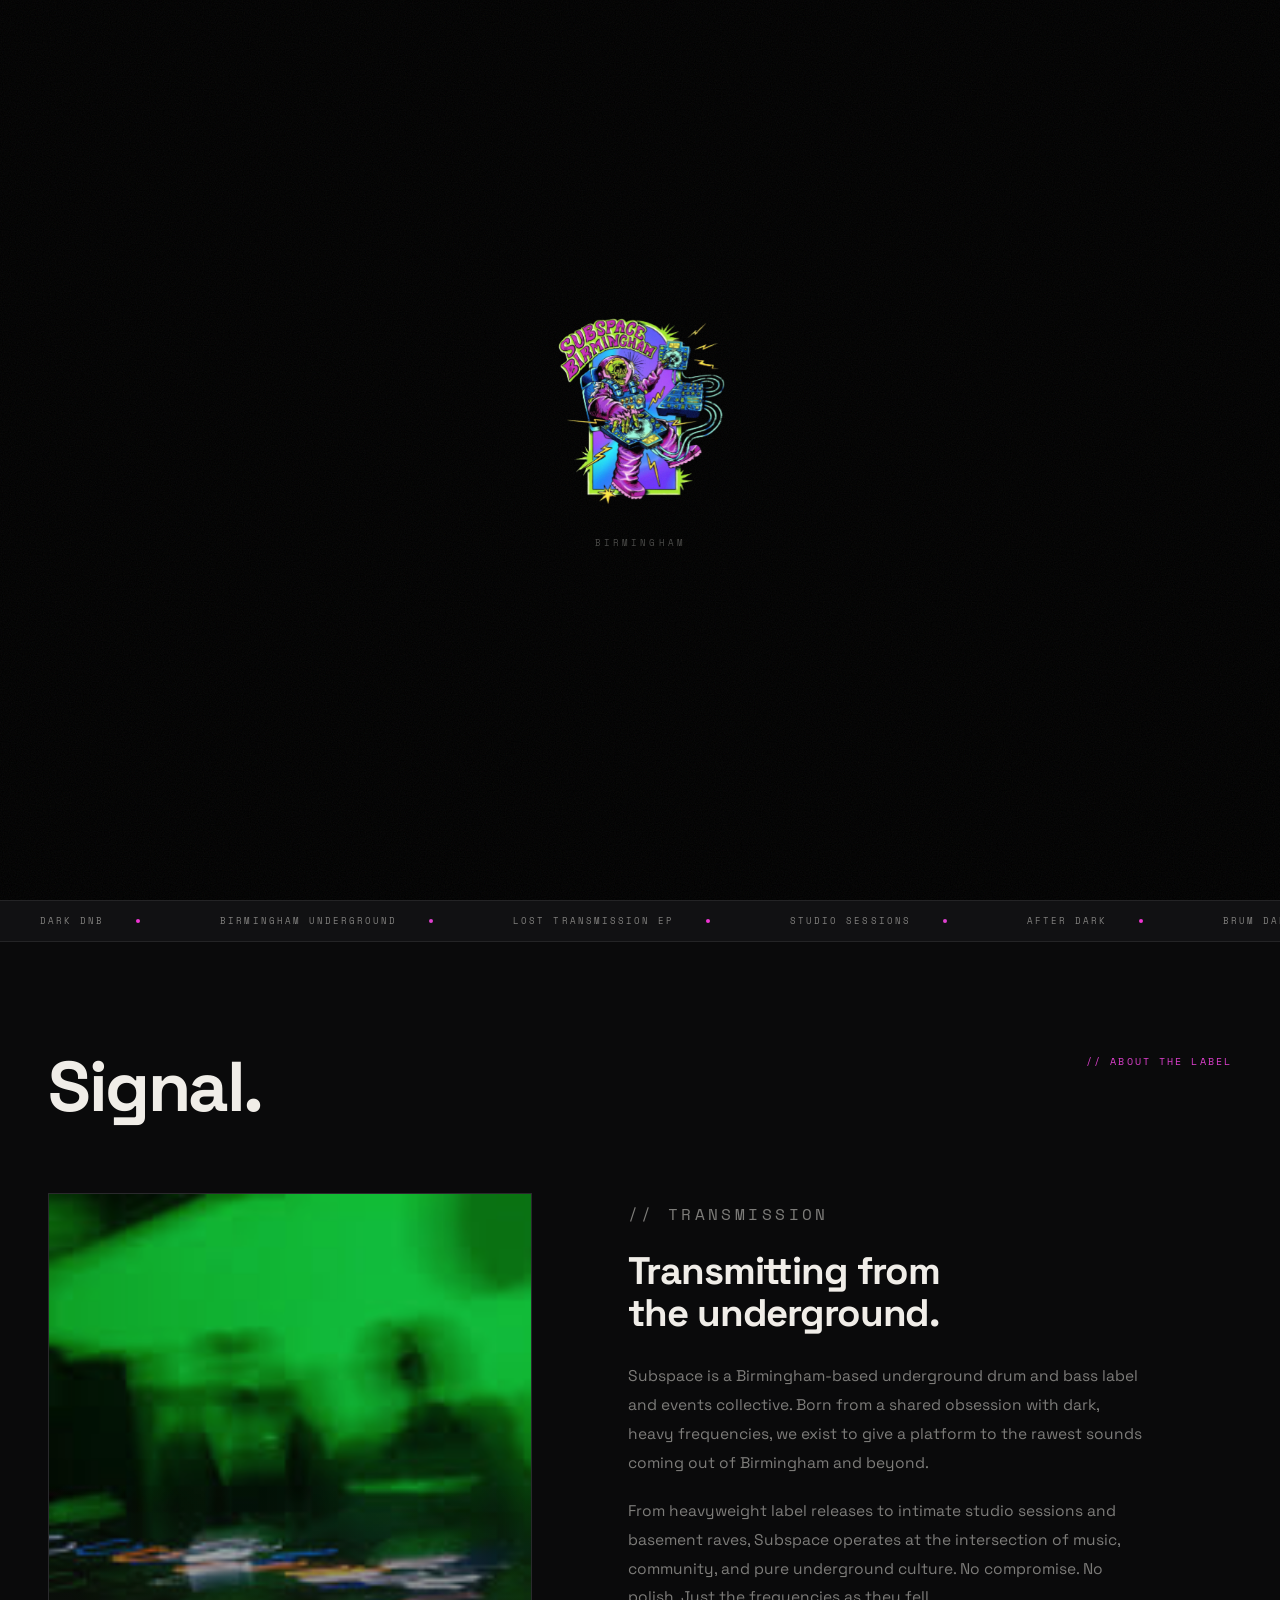
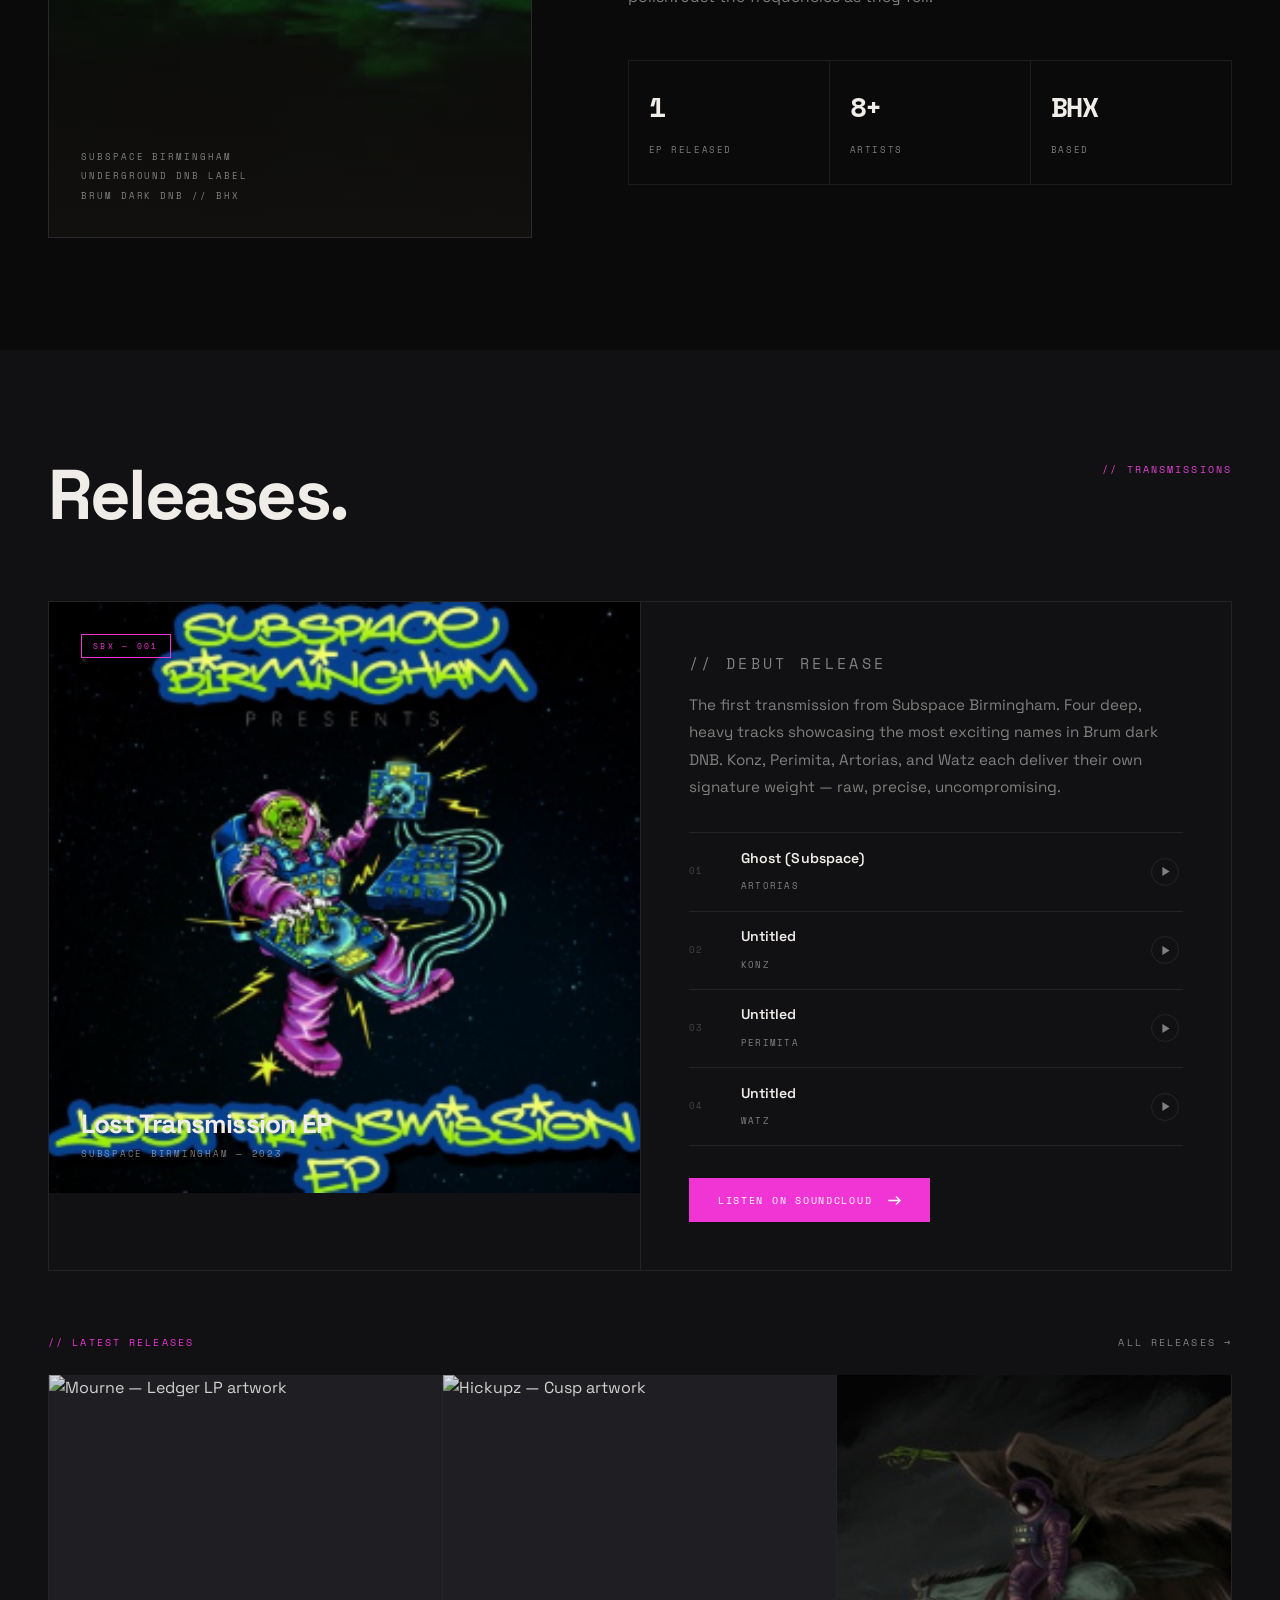
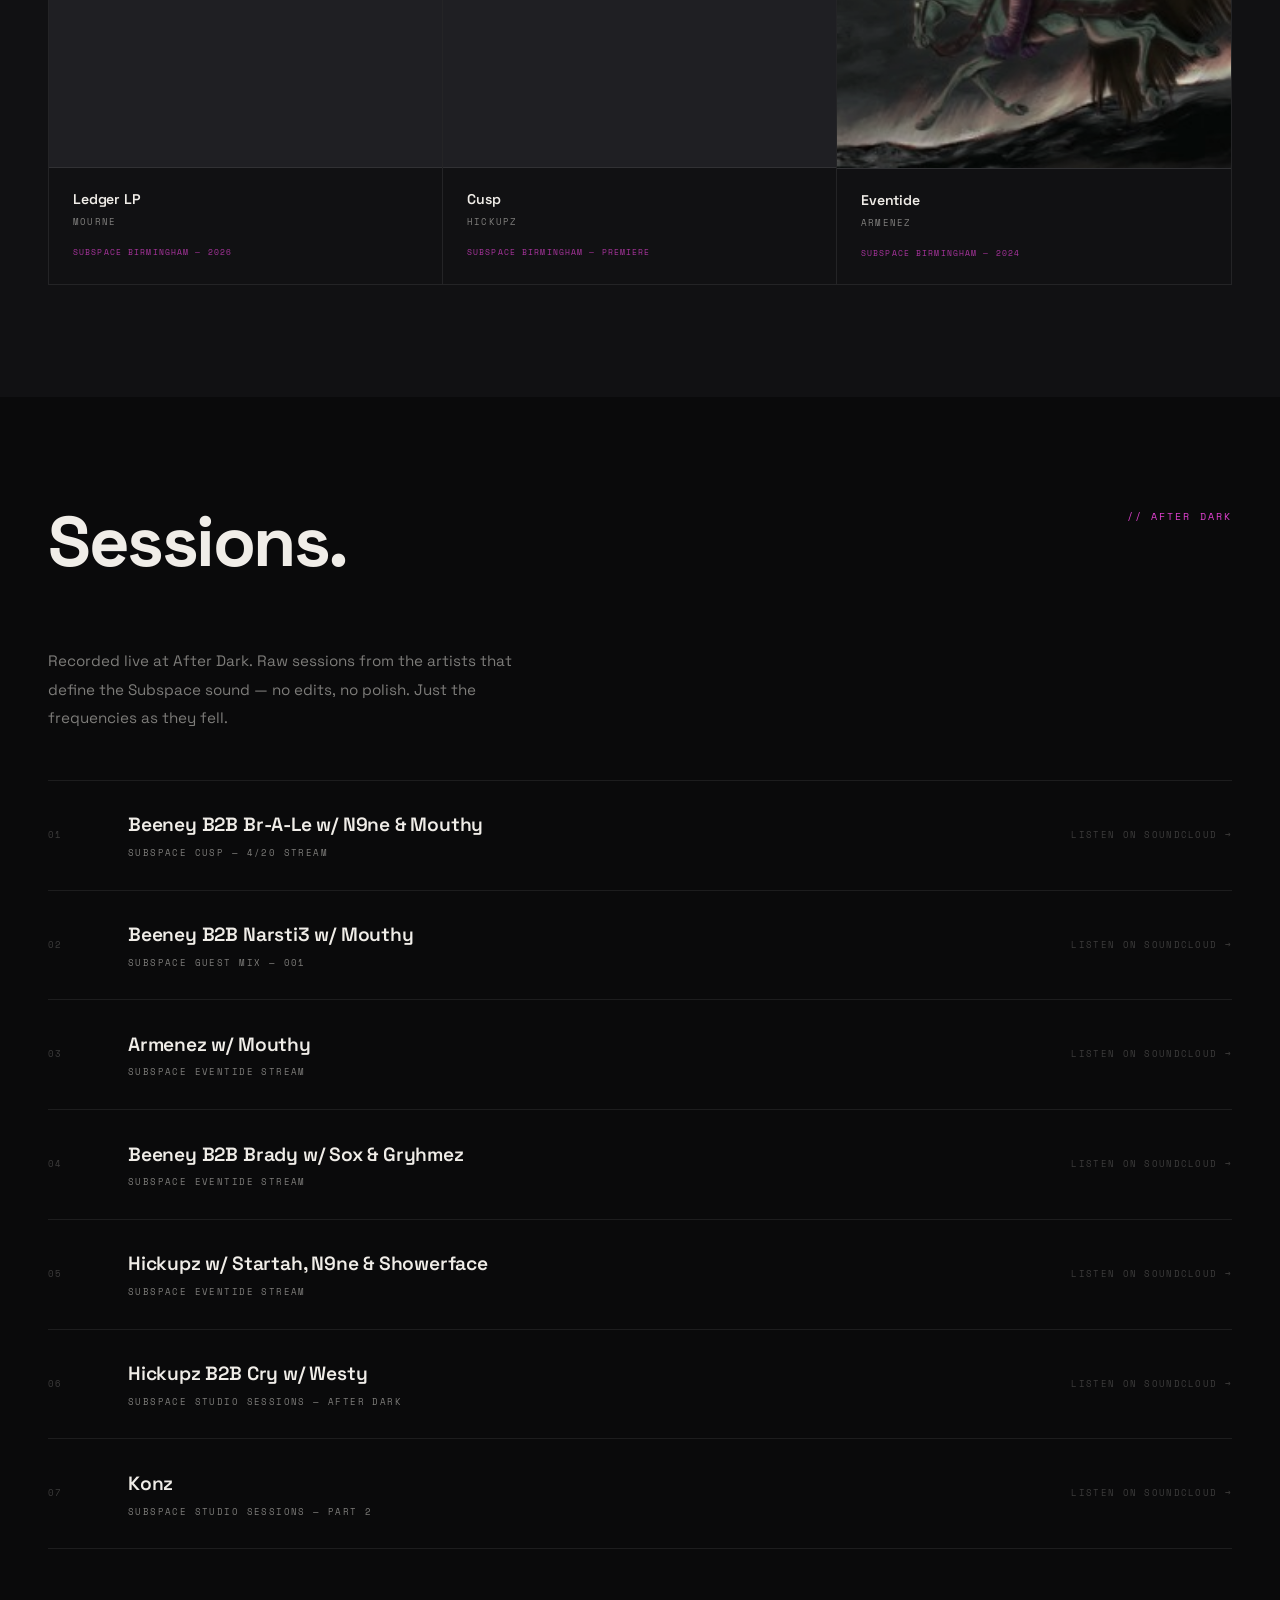
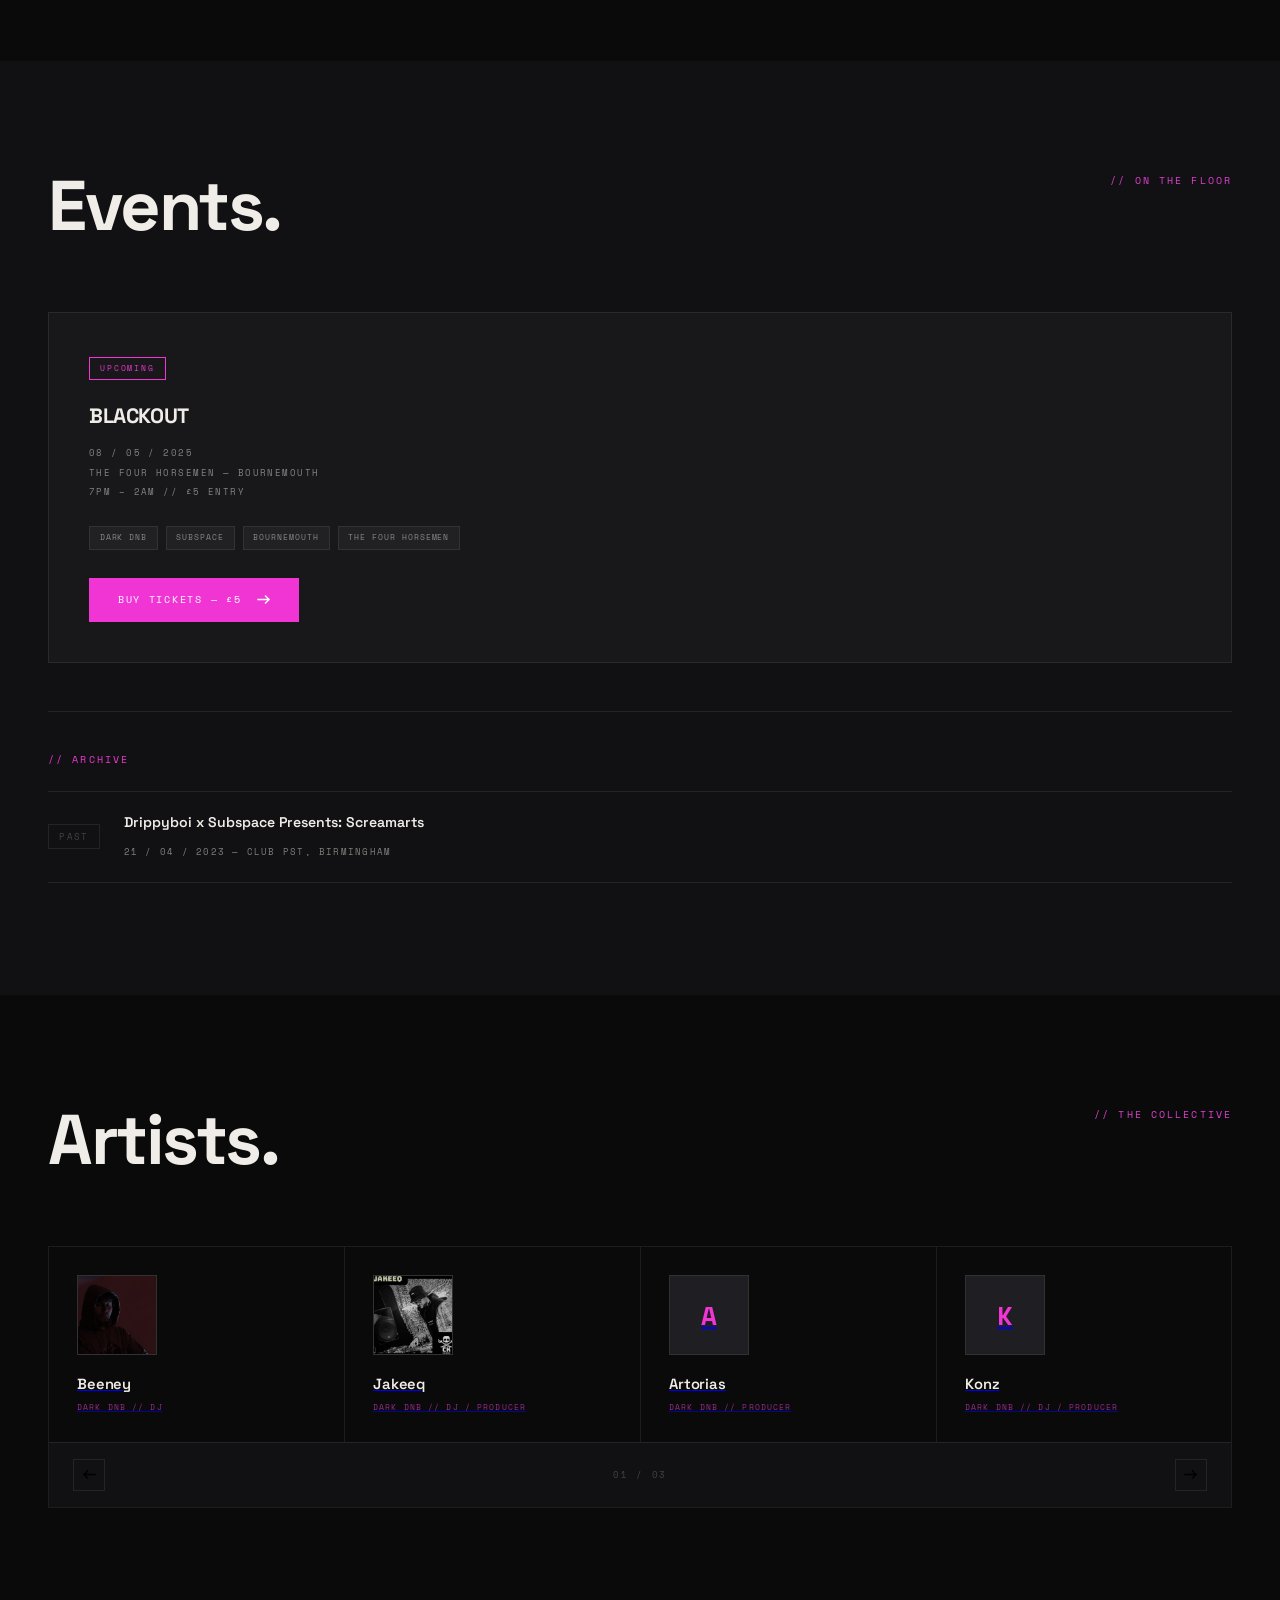
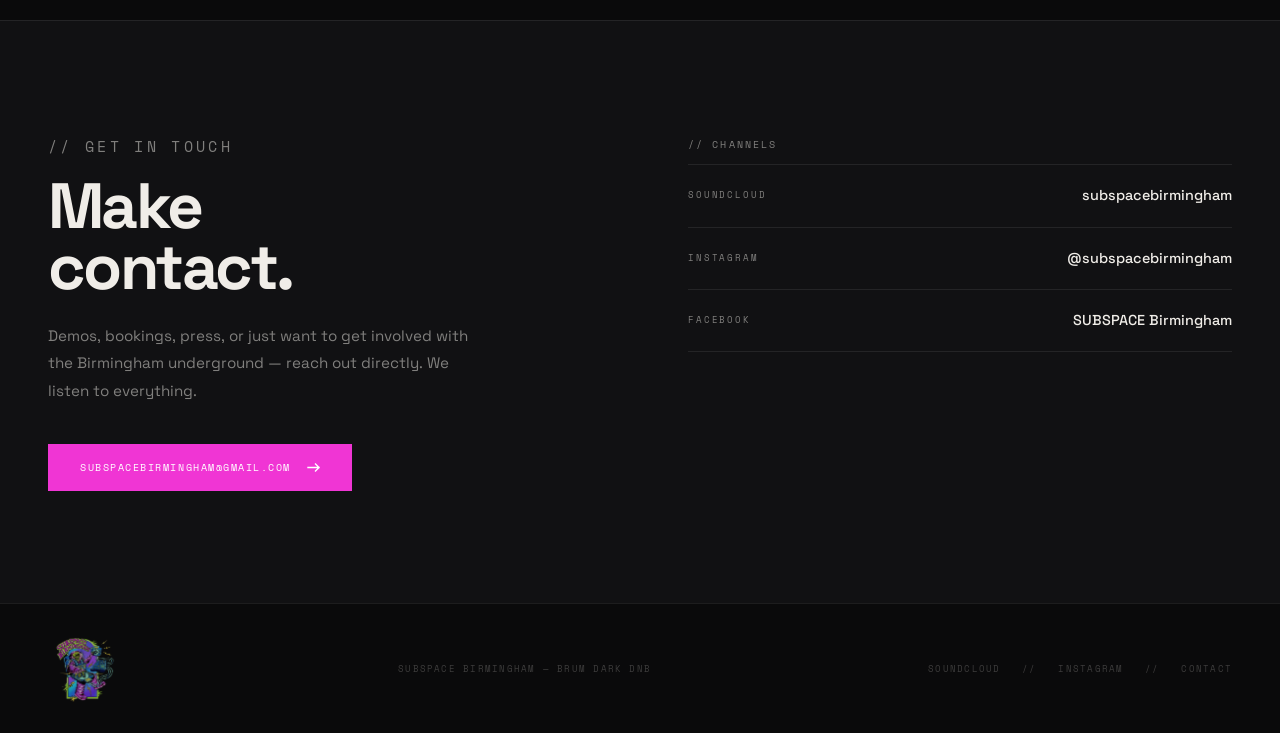
==== commit 812f91e6: "Add auto-playing artist carousel to homepage Replaces the static 4-column artists grid with a loopin" ====
--- a/index.html
+++ b/index.html
@@ -32,6 +32,18 @@
       <li><a href="contact.html">Contact</a></li>
     </ul>
   </nav>
+  <button class="nav-burger" id="navBurger" aria-label="Open menu" aria-expanded="false">
+    <span></span><span></span><span></span>
+  </button>
+
+  <div class="mobile-menu" id="mobileMenu">
+    <span class="mobile-menu-label">// Subspace Birmingham</span>
+    <nav class="mobile-menu-links">
+      <a href="signal.html">Signal</a>
+      <a href="collective.html">Collective</a>
+      <a href="contact.html">Contact</a>
+    </nav>
+  </div>
 
   <!-- ─── Hero ───────────────────────────────────────────────── -->
   <div class="hero" id="hero">
@@ -383,76 +395,92 @@
       <p class="mono-label">// The Collective</p>
     </div>
 
-    <div class="artists-grid">
-      <a class="artist-cell reveal" href="https://soundcloud.com/subspacebirmingham" target="_blank" rel="noopener noreferrer">
-        <div class="artist-img-wrap">
-          <img src="assets/beeney.png" alt="Beeney" class="artist-img" loading="lazy" onerror="this.parentElement.classList.add('artist-initial-wrap'); this.outerHTML='<span class=\'artist-initial lime\'>B</span>'">
-        </div>
-        <h4>Beeney</h4>
-        <p>Dark DNB // DJ</p>
-      </a>
-      <a class="artist-cell reveal delay-1" href="https://soundcloud.com/jakeeq" target="_blank" rel="noopener noreferrer">
-        <div class="artist-img-wrap">
-          <img src="assets/jakeeq.png" alt="Jakeeq" class="artist-img" loading="lazy" onerror="this.parentElement.classList.add('artist-initial-wrap'); this.outerHTML='<span class=\'artist-initial pink\'>J</span>'">
-        </div>
-        <h4>Jakeeq</h4>
-        <p>Dark DNB // DJ / Producer</p>
-      </a>
-      <a class="artist-cell reveal delay-2" href="https://soundcloud.com/artoriasdnb" target="_blank" rel="noopener noreferrer">
-        <div class="artist-img-wrap">
-          <img src="https://i1.sndcdn.com/avatars-SrI6TpdIkrEs2QyK-LC0zRQ-t240x240.jpg" alt="Artorias" class="artist-img" loading="lazy" onerror="this.parentElement.classList.add('artist-initial-wrap'); this.outerHTML='<span class=\'artist-initial lime\'>A</span>'">
-        </div>
-        <h4>Artorias</h4>
-        <p>Dark DNB // Producer</p>
-      </a>
-      <a class="artist-cell reveal delay-1" href="https://soundcloud.com/sam-konz" target="_blank" rel="noopener noreferrer">
-        <div class="artist-img-wrap">
-          <img src="https://i1.sndcdn.com/avatars-ywWnMhibC4WdpwXD-GHgPwA-t240x240.jpg" alt="Konz" class="artist-img" loading="lazy" onerror="this.parentElement.classList.add('artist-initial-wrap'); this.outerHTML='<span class=\'artist-initial lime\'>K</span>'">
-        </div>
-        <h4>Konz</h4>
-        <p>Dark DNB // DJ / Producer</p>
-      </a>
-      <a class="artist-cell reveal delay-2" href="https://soundcloud.com/perimita" target="_blank" rel="noopener noreferrer">
-        <div class="artist-img-wrap">
-          <img src="https://i1.sndcdn.com/avatars-YkE9kZPZo0aghYoH-j2UUmA-t240x240.jpg" alt="Perimita" class="artist-img" loading="lazy" onerror="this.parentElement.classList.add('artist-initial-wrap'); this.outerHTML='<span class=\'artist-initial pink\'>P</span>'">
-        </div>
-        <h4>Perimita</h4>
-        <p>Dark DNB // Producer</p>
-      </a>
-      <a class="artist-cell reveal delay-3" href="https://soundcloud.com/bradley-james-watson" target="_blank" rel="noopener noreferrer">
-        <div class="artist-img-wrap">
-          <img src="https://i1.sndcdn.com/avatars-FKu7VLDeoCBTAtHj-NZpWKQ-t240x240.jpg" alt="Watz" class="artist-img" loading="lazy" onerror="this.parentElement.classList.add('artist-initial-wrap'); this.outerHTML='<span class=\'artist-initial lime\'>W</span>'">
-        </div>
-        <h4>Watz</h4>
-        <p>Dark DNB // Producer</p>
-      </a>
-      <a class="artist-cell reveal" href="https://soundcloud.com/armenez" target="_blank" rel="noopener noreferrer">
-        <div class="artist-img-wrap">
-          <img src="https://i1.sndcdn.com/avatars-dODQpzzBslilTm8k-Llm6pQ-t240x240.jpg" alt="Armenez" class="artist-img" loading="lazy" onerror="this.parentElement.classList.add('artist-initial-wrap'); this.outerHTML='<span class=\'artist-initial pink\'>A</span>'">
-        </div>
-        <h4>Armenez</h4>
-        <p>Dark DNB // Producer</p>
-      </a>
-      <a class="artist-cell reveal delay-1" href="https://soundcloud.com/hickupz-uk" target="_blank" rel="noopener noreferrer">
-        <div class="artist-img-wrap">
-          <img src="https://i1.sndcdn.com/avatars-nfJpUyClL9rjqDtD-nWzmkA-t240x240.jpg" alt="Hickupz" class="artist-img" loading="lazy" onerror="this.parentElement.classList.add('artist-initial-wrap'); this.outerHTML='<span class=\'artist-initial lime\'>H</span>'">
-        </div>
-        <h4>Hickupz</h4>
-        <p>Dark DNB // DJ</p>
-      </a>
-      <a class="artist-cell reveal delay-2" href="https://soundcloud.com/cry-uk" target="_blank" rel="noopener noreferrer">
-        <div class="artist-img-wrap">
-          <img src="https://i1.sndcdn.com/avatars-P61KtbHPv92t4NTQ-eEMyFw-t240x240.jpg" alt="Cry" class="artist-img" loading="lazy" onerror="this.parentElement.classList.add('artist-initial-wrap'); this.outerHTML='<span class=\'artist-initial pink\'>C</span>'">
-        </div>
-        <h4>Cry</h4>
-        <p>Dark DNB // DJ</p>
-      </a>
-      <div class="artist-cell reveal delay-3">
-        <div class="artist-img-wrap artist-initial-wrap">
-          <span class="artist-initial lime">W</span>
-        </div>
-        <h4>Westy</h4>
-        <p>Dark DNB // DJ / MC</p>
+    <div class="artists-carousel reveal" id="artistsCarousel">
+      <div class="artists-track" id="artistsTrack">
+        <a class="artist-cell" href="https://soundcloud.com/subspacebirmingham" target="_blank" rel="noopener noreferrer">
+          <div class="artist-img-wrap">
+            <img src="assets/beeney.png" alt="Beeney" class="artist-img" loading="lazy" onerror="this.parentElement.classList.add('artist-initial-wrap'); this.outerHTML='<span class=\'artist-initial lime\'>B</span>'">
+          </div>
+          <h4>Beeney</h4>
+          <p>Dark DNB // DJ</p>
+        </a>
+        <a class="artist-cell" href="https://soundcloud.com/jakeeq" target="_blank" rel="noopener noreferrer">
+          <div class="artist-img-wrap">
+            <img src="assets/jakeeq.png" alt="Jakeeq" class="artist-img" loading="lazy" onerror="this.parentElement.classList.add('artist-initial-wrap'); this.outerHTML='<span class=\'artist-initial pink\'>J</span>'">
+          </div>
+          <h4>Jakeeq</h4>
+          <p>Dark DNB // DJ / Producer</p>
+        </a>
+        <a class="artist-cell" href="https://soundcloud.com/artoriasdnb" target="_blank" rel="noopener noreferrer">
+          <div class="artist-img-wrap">
+            <img src="https://i1.sndcdn.com/avatars-SrI6TpdIkrEs2QyK-LC0zRQ-t240x240.jpg" alt="Artorias" class="artist-img" loading="lazy" onerror="this.parentElement.classList.add('artist-initial-wrap'); this.outerHTML='<span class=\'artist-initial lime\'>A</span>'">
+          </div>
+          <h4>Artorias</h4>
+          <p>Dark DNB // Producer</p>
+        </a>
+        <a class="artist-cell" href="https://soundcloud.com/sam-konz" target="_blank" rel="noopener noreferrer">
+          <div class="artist-img-wrap">
+            <img src="https://i1.sndcdn.com/avatars-ywWnMhibC4WdpwXD-GHgPwA-t240x240.jpg" alt="Konz" class="artist-img" loading="lazy" onerror="this.parentElement.classList.add('artist-initial-wrap'); this.outerHTML='<span class=\'artist-initial lime\'>K</span>'">
+          </div>
+          <h4>Konz</h4>
+          <p>Dark DNB // DJ / Producer</p>
+        </a>
+        <a class="artist-cell" href="https://soundcloud.com/perimita" target="_blank" rel="noopener noreferrer">
+          <div class="artist-img-wrap">
+            <img src="https://i1.sndcdn.com/avatars-YkE9kZPZo0aghYoH-j2UUmA-t240x240.jpg" alt="Perimita" class="artist-img" loading="lazy" onerror="this.parentElement.classList.add('artist-initial-wrap'); this.outerHTML='<span class=\'artist-initial pink\'>P</span>'">
+          </div>
+          <h4>Perimita</h4>
+          <p>Dark DNB // Producer</p>
+        </a>
+        <a class="artist-cell" href="https://soundcloud.com/bradley-james-watson" target="_blank" rel="noopener noreferrer">
+          <div class="artist-img-wrap">
+            <img src="https://i1.sndcdn.com/avatars-FKu7VLDeoCBTAtHj-NZpWKQ-t240x240.jpg" alt="Watz" class="artist-img" loading="lazy" onerror="this.parentElement.classList.add('artist-initial-wrap'); this.outerHTML='<span class=\'artist-initial lime\'>W</span>'">
+          </div>
+          <h4>Watz</h4>
+          <p>Dark DNB // Producer</p>
+        </a>
+        <a class="artist-cell" href="https://soundcloud.com/armenez" target="_blank" rel="noopener noreferrer">
+          <div class="artist-img-wrap">
+            <img src="https://i1.sndcdn.com/avatars-dODQpzzBslilTm8k-Llm6pQ-t240x240.jpg" alt="Armenez" class="artist-img" loading="lazy" onerror="this.parentElement.classList.add('artist-initial-wrap'); this.outerHTML='<span class=\'artist-initial pink\'>A</span>'">
+          </div>
+          <h4>Armenez</h4>
+          <p>Dark DNB // Producer</p>
+        </a>
+        <a class="artist-cell" href="https://soundcloud.com/hickupz-uk" target="_blank" rel="noopener noreferrer">
+          <div class="artist-img-wrap">
+            <img src="https://i1.sndcdn.com/avatars-nfJpUyClL9rjqDtD-nWzmkA-t240x240.jpg" alt="Hickupz" class="artist-img" loading="lazy" onerror="this.parentElement.classList.add('artist-initial-wrap'); this.outerHTML='<span class=\'artist-initial lime\'>H</span>'">
+          </div>
+          <h4>Hickupz</h4>
+          <p>Dark DNB // DJ</p>
+        </a>
+        <a class="artist-cell" href="https://soundcloud.com/cry-uk" target="_blank" rel="noopener noreferrer">
+          <div class="artist-img-wrap">
+            <img src="https://i1.sndcdn.com/avatars-P61KtbHPv92t4NTQ-eEMyFw-t240x240.jpg" alt="Cry" class="artist-img" loading="lazy" onerror="this.parentElement.classList.add('artist-initial-wrap'); this.outerHTML='<span class=\'artist-initial pink\'>C</span>'">
+          </div>
+          <h4>Cry</h4>
+          <p>Dark DNB // DJ</p>
+        </a>
+        <div class="artist-cell">
+          <div class="artist-img-wrap artist-initial-wrap">
+            <span class="artist-initial lime">W</span>
+          </div>
+          <h4>Westy</h4>
+          <p>Dark DNB // DJ / MC</p>
+        </div>
+      </div>
+
+      <div class="artists-carousel-nav">
+        <button class="carousel-btn" id="artistsPrev" aria-label="Previous artists">
+          <svg viewBox="0 0 13 9" fill="none" xmlns="http://www.w3.org/2000/svg">
+            <path d="M4.5 1L1 4.5 4.5 8M12 4.5H1" stroke="currentColor" stroke-width="1.4" stroke-linecap="square"/>
+          </svg>
+        </button>
+        <span class="carousel-counter" id="artistsCounter"></span>
+        <button class="carousel-btn" id="artistsNext" aria-label="Next artists">
+          <svg viewBox="0 0 13 9" fill="none" xmlns="http://www.w3.org/2000/svg">
+            <path d="M8.5 1l3.5 3.5L8.5 8M1 4.5h11" stroke="currentColor" stroke-width="1.4" stroke-linecap="square"/>
+          </svg>
+        </button>
       </div>
     </div>
   </section>
@@ -515,6 +543,26 @@
       nav.classList.toggle('scrolled', window.scrollY > 60);
     }, { passive: true });
 
+    // ─── Hamburger menu ──────────────────────────────────────────
+    (function() {
+      const burger = document.getElementById('navBurger');
+      const menu   = document.getElementById('mobileMenu');
+      burger.addEventListener('click', function() {
+        const open = menu.classList.toggle('open');
+        burger.classList.toggle('active', open);
+        burger.setAttribute('aria-expanded', open);
+        document.body.style.overflow = open ? 'hidden' : '';
+      });
+      menu.querySelectorAll('a').forEach(function(a) {
+        a.addEventListener('click', function() {
+          menu.classList.remove('open');
+          burger.classList.remove('active');
+          burger.setAttribute('aria-expanded', 'false');
+          document.body.style.overflow = '';
+        });
+      });
+    })();
+
     // Scroll reveal
     const reveals = document.querySelectorAll('.reveal');
     const revealObserver = new IntersectionObserver((entries) => {
@@ -552,6 +600,92 @@
       svg.innerHTML = d;
     })();
 
+    // ─── Artists Carousel ─────────────────────────────────────────
+    (function() {
+      const carousel = document.getElementById('artistsCarousel');
+      const track    = document.getElementById('artistsTrack');
+      const prevBtn  = document.getElementById('artistsPrev');
+      const nextBtn  = document.getElementById('artistsNext');
+      const counter  = document.getElementById('artistsCounter');
+      const cells    = Array.from(track.querySelectorAll('.artist-cell'));
+
+      let current = 0;
+
+      function perView() {
+        if (window.innerWidth <= 768)  return 2;
+        if (window.innerWidth <= 1024) return 3;
+        return 4;
+      }
+
+      function totalSlides() {
+        return Math.ceil(cells.length / perView());
+      }
+
+      function setup() {
+        const pv = perView();
+        const cellW = carousel.offsetWidth / pv;
+        cells.forEach(c => { c.style.width = cellW + 'px'; });
+      }
+
+      function update() {
+        const maxSlide  = totalSlides() - 1;
+        current = Math.min(current, maxSlide);
+
+        const containerW = carousel.offsetWidth;
+        const maxOffset  = track.scrollWidth - containerW;
+        const offset     = Math.min(current * containerW, maxOffset);
+
+        track.style.transform = `translateX(-${offset}px)`;
+
+        const pad = n => String(n).padStart(2, '0');
+        counter.textContent = `${pad(current + 1)} / ${pad(totalSlides())}`;
+
+        prevBtn.disabled = false;
+        nextBtn.disabled = false;
+      }
+
+      let timer;
+
+      function advance() {
+        current = (current + 1) % totalSlides();
+        update();
+      }
+
+      function startAuto() {
+        clearInterval(timer);
+        timer = setInterval(advance, 3500);
+      }
+
+      function resetAuto() {
+        startAuto();
+      }
+
+      prevBtn.addEventListener('click', () => { current = (current - 1 + totalSlides()) % totalSlides(); update(); resetAuto(); });
+      nextBtn.addEventListener('click', () => { current = (current + 1) % totalSlides(); update(); resetAuto(); });
+
+      carousel.addEventListener('mouseenter', () => clearInterval(timer));
+      carousel.addEventListener('mouseleave', startAuto);
+
+      let touchStartX = 0;
+      track.addEventListener('touchstart', e => { touchStartX = e.touches[0].clientX; clearInterval(timer); }, { passive: true });
+      track.addEventListener('touchend',   e => {
+        const dx = e.changedTouches[0].clientX - touchStartX;
+        if (Math.abs(dx) > 50) {
+          current = dx < 0
+            ? (current + 1) % totalSlides()
+            : (current - 1 + totalSlides()) % totalSlides();
+          update();
+        }
+        startAuto();
+      });
+
+      window.addEventListener('resize', () => { setup(); update(); }, { passive: true });
+
+      setup();
+      update();
+      startAuto();
+    })();
+
     // ─── Splash ───────────────────────────────────────────────────
     (function() {
       const splash = document.getElementById('splash');
--- a/assets/style.css
+++ b/assets/style.css
@@ -1026,6 +1026,82 @@
   cursor: default;
 }
 
+/* ─── Artists Carousel ─────────────────────────────────────── */
+.artists-carousel {
+  border: 1px solid var(--border);
+  margin-top: 1rem;
+  overflow: hidden;
+}
+
+.artists-track {
+  display: flex;
+  flex-wrap: nowrap;
+  transition: transform 0.6s var(--ease-expo);
+  will-change: transform;
+}
+
+.artists-carousel .artist-cell {
+  flex-shrink: 0;
+  border-bottom: none;
+  border-right: 1px solid var(--border);
+}
+
+.artists-carousel .artist-cell:last-child {
+  border-right: none;
+}
+
+.artists-carousel-nav {
+  display: flex;
+  align-items: center;
+  justify-content: space-between;
+  padding: 1rem 1.5rem;
+  border-top: 1px solid var(--border);
+  background: var(--bg-2);
+}
+
+.carousel-btn {
+  width: 32px;
+  height: 32px;
+  border: 1px solid var(--border);
+  background: none;
+  cursor: pointer;
+  display: flex;
+  align-items: center;
+  justify-content: center;
+  transition: border-color 0.2s, background 0.2s;
+  flex-shrink: 0;
+}
+
+.carousel-btn:hover:not(:disabled) {
+  border-color: var(--accent);
+  background: var(--accent-dim);
+}
+
+.carousel-btn:disabled {
+  opacity: 0.25;
+  cursor: default;
+}
+
+.carousel-btn svg {
+  width: 13px;
+  height: 9px;
+  fill: none;
+  stroke: var(--text-muted);
+  transition: stroke 0.2s;
+}
+
+.carousel-btn:hover:not(:disabled) svg {
+  stroke: var(--accent);
+}
+
+.carousel-counter {
+  font-family: var(--mono);
+  font-size: 0.55rem;
+  letter-spacing: 0.2em;
+  text-transform: uppercase;
+  color: var(--text-dim);
+}
+
 .artist-cell:hover { background: var(--bg-3); }
 
 /* image wrapper — fixed square so real photos + initials stay consistent */
@@ -1226,10 +1302,101 @@
   to { opacity: 1; transform: translateY(0); }
 }
 
+/* ─── Hamburger nav ───────────────────────────────────────── */
+.nav-burger {
+  display: none;
+  position: fixed;
+  top: 1.1rem;
+  right: 1.5rem;
+  z-index: 700;
+  flex-direction: column;
+  justify-content: center;
+  gap: 5px;
+  background: none;
+  border: none;
+  cursor: pointer;
+  padding: 8px;
+}
+
+.nav-burger span {
+  display: block;
+  width: 22px;
+  height: 1.5px;
+  background: var(--text);
+  transition: transform 0.35s var(--ease), opacity 0.25s;
+}
+
+.nav-burger.active span:nth-child(1) { transform: translateY(6.5px) rotate(45deg); }
+.nav-burger.active span:nth-child(2) { opacity: 0; transform: scaleX(0); }
+.nav-burger.active span:nth-child(3) { transform: translateY(-6.5px) rotate(-45deg); }
+
+.mobile-menu {
+  position: fixed;
+  inset: 0;
+  z-index: 600;
+  background: rgba(10, 10, 11, 0.97);
+  backdrop-filter: blur(24px);
+  display: flex;
+  flex-direction: column;
+  align-items: center;
+  justify-content: center;
+  gap: 3rem;
+  opacity: 0;
+  pointer-events: none;
+  transition: opacity 0.4s var(--ease);
+}
+
+.mobile-menu.open {
+  opacity: 1;
+  pointer-events: all;
+}
+
+.mobile-menu-links {
+  display: flex;
+  flex-direction: column;
+  align-items: center;
+  gap: 2rem;
+}
+
+.mobile-menu-links a {
+  font-size: clamp(2.2rem, 9vw, 3.5rem);
+  font-weight: 700;
+  letter-spacing: -0.03em;
+  color: var(--text-muted);
+  text-decoration: none;
+  transition: color 0.2s;
+}
+
+.mobile-menu-links a:hover,
+.mobile-menu-links a[aria-current="page"] { color: var(--accent); }
+
+.mobile-menu-label {
+  font-family: var(--mono);
+  font-size: 0.55rem;
+  letter-spacing: 0.28em;
+  text-transform: uppercase;
+  color: var(--text-dim);
+}
+
+/* ─── Tablet ──────────────────────────────────────────────── */
+@media (max-width: 1024px) {
+  .about-grid { grid-template-columns: 1fr; gap: 3rem; }
+  .about-visual { aspect-ratio: 16/9; }
+
+  .contact-grid { grid-template-columns: 1fr; gap: 3rem; }
+
+  .artists-grid { grid-template-columns: repeat(3, 1fr); }
+
+  .events-grid { grid-template-columns: 1fr; }
+
+  .page-header { padding-top: 12rem !important; padding-bottom: 6rem !important; }
+}
+
 /* ─── Mobile ──────────────────────────────────────────────── */
 @media (max-width: 768px) {
   .nav { padding: 1.2rem 1.5rem; }
   .nav-links { display: none; }
+  .nav-burger { display: flex; }
 
   .section { padding: 5rem 1.5rem; }
   .hero-content { padding: 0 1.5rem 4.5rem; }
@@ -1237,8 +1404,6 @@
   .hero-base  { flex-direction: column; align-items: flex-start; }
   .hero-meta-col { text-align: left; }
 
-  .about-grid { grid-template-columns: 1fr; gap: 3rem; }
-  .about-visual { aspect-ratio: 16/9; }
   .about-stats { grid-template-columns: 1fr 1fr; }
 
   .ep-block   { grid-template-columns: 1fr; }
@@ -1248,17 +1413,22 @@
   .latest-grid  { grid-template-columns: 1fr; }
   .latest-card  { border-right: none; border-bottom: 1px solid var(--border); }
 
-  .events-grid { grid-template-columns: 1fr; }
-
   .artists-grid { grid-template-columns: 1fr 1fr; }
 
-  .contact-grid { grid-template-columns: 1fr; gap: 3.5rem; }
+  .session-row { grid-template-columns: 2rem 1fr; }
+  .session-arrow { display: none; }
+
+  .event-cta { width: 100%; justify-content: center; }
+
+  .events-archive { margin-top: 2rem; padding-top: 2rem; }
+  .archive-row { flex-wrap: wrap; gap: 0.75rem; }
+
+  .contact-grid { gap: 2.5rem; }
 
   .site-footer { padding: 1.5rem; }
   .footer-row  { flex-direction: column; gap: 0.5rem; text-align: center; }
 
-  .session-row { grid-template-columns: 2rem 1fr; }
-  .session-arrow { display: none; }
+  .page-header { padding-top: 9rem !important; padding-bottom: 4rem !important; }
 }
 
 /* ─── Splash ──────────────────────────────────────────────── */
